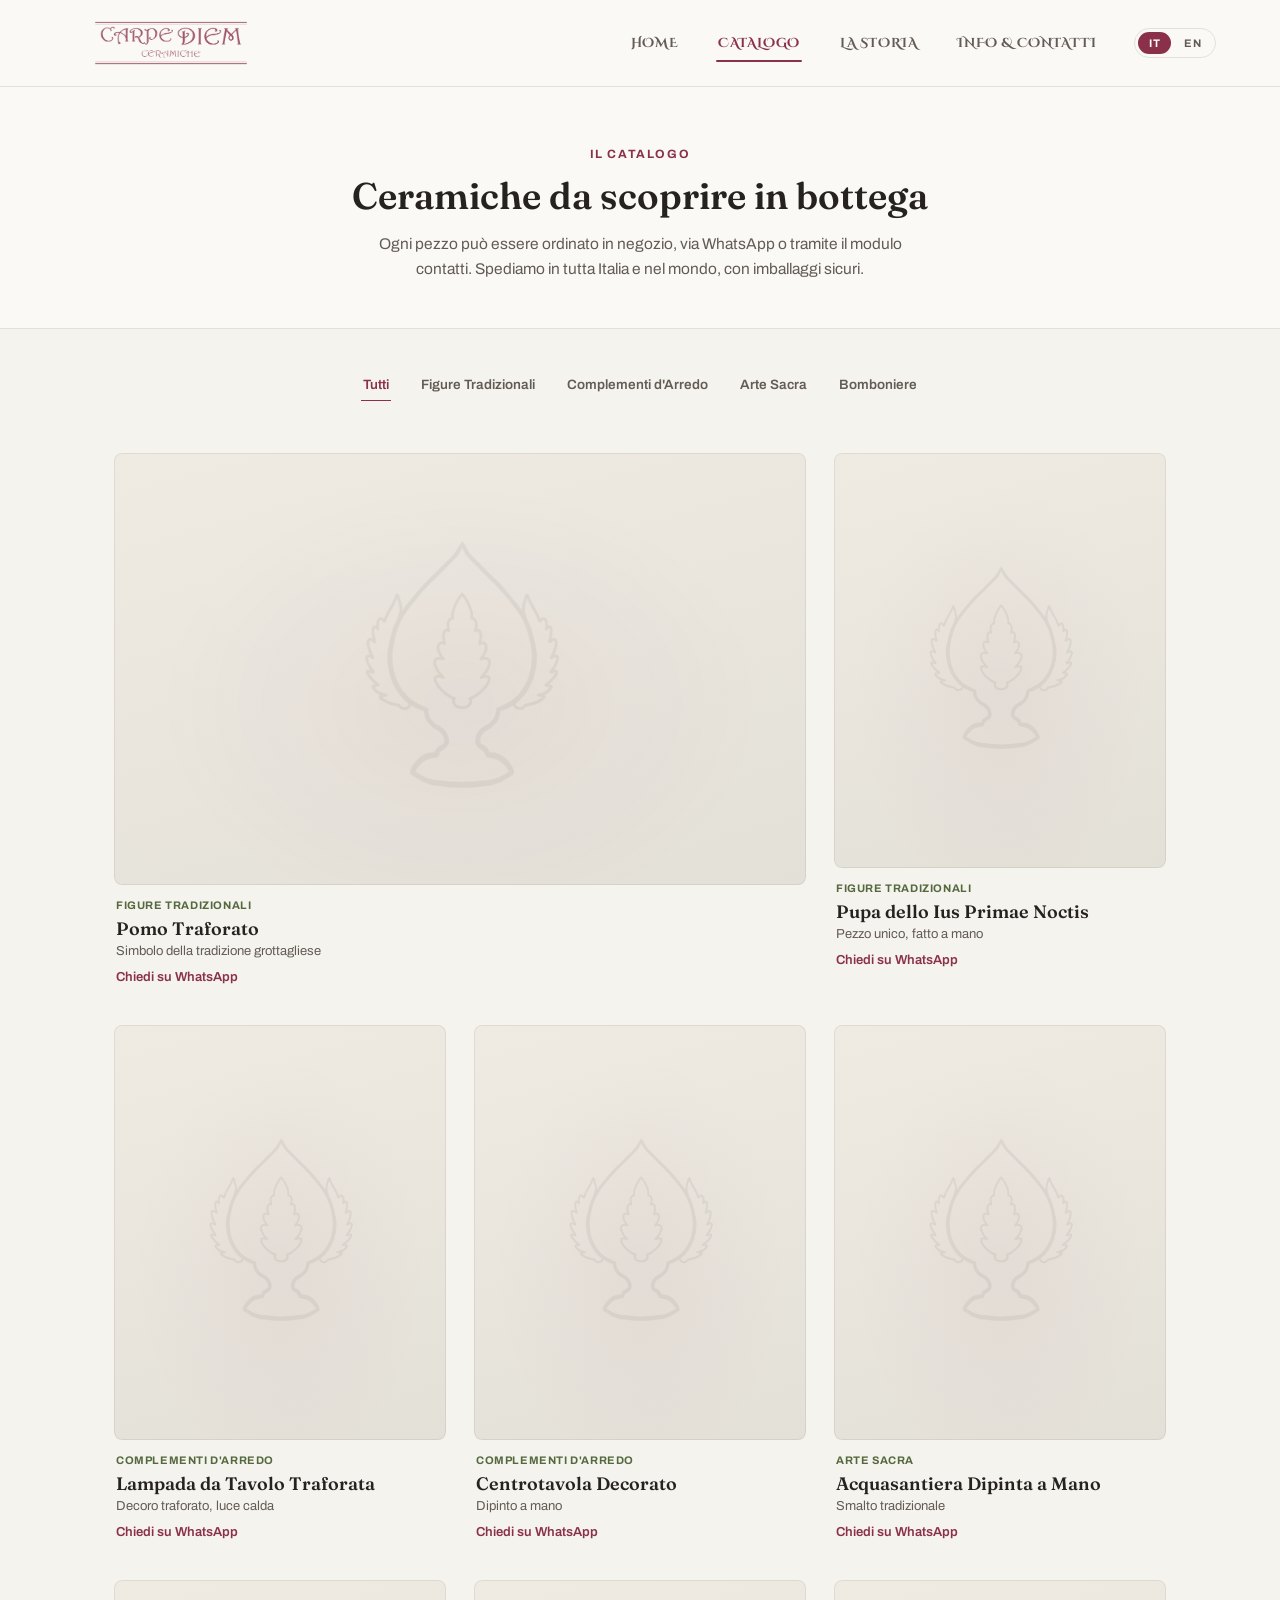
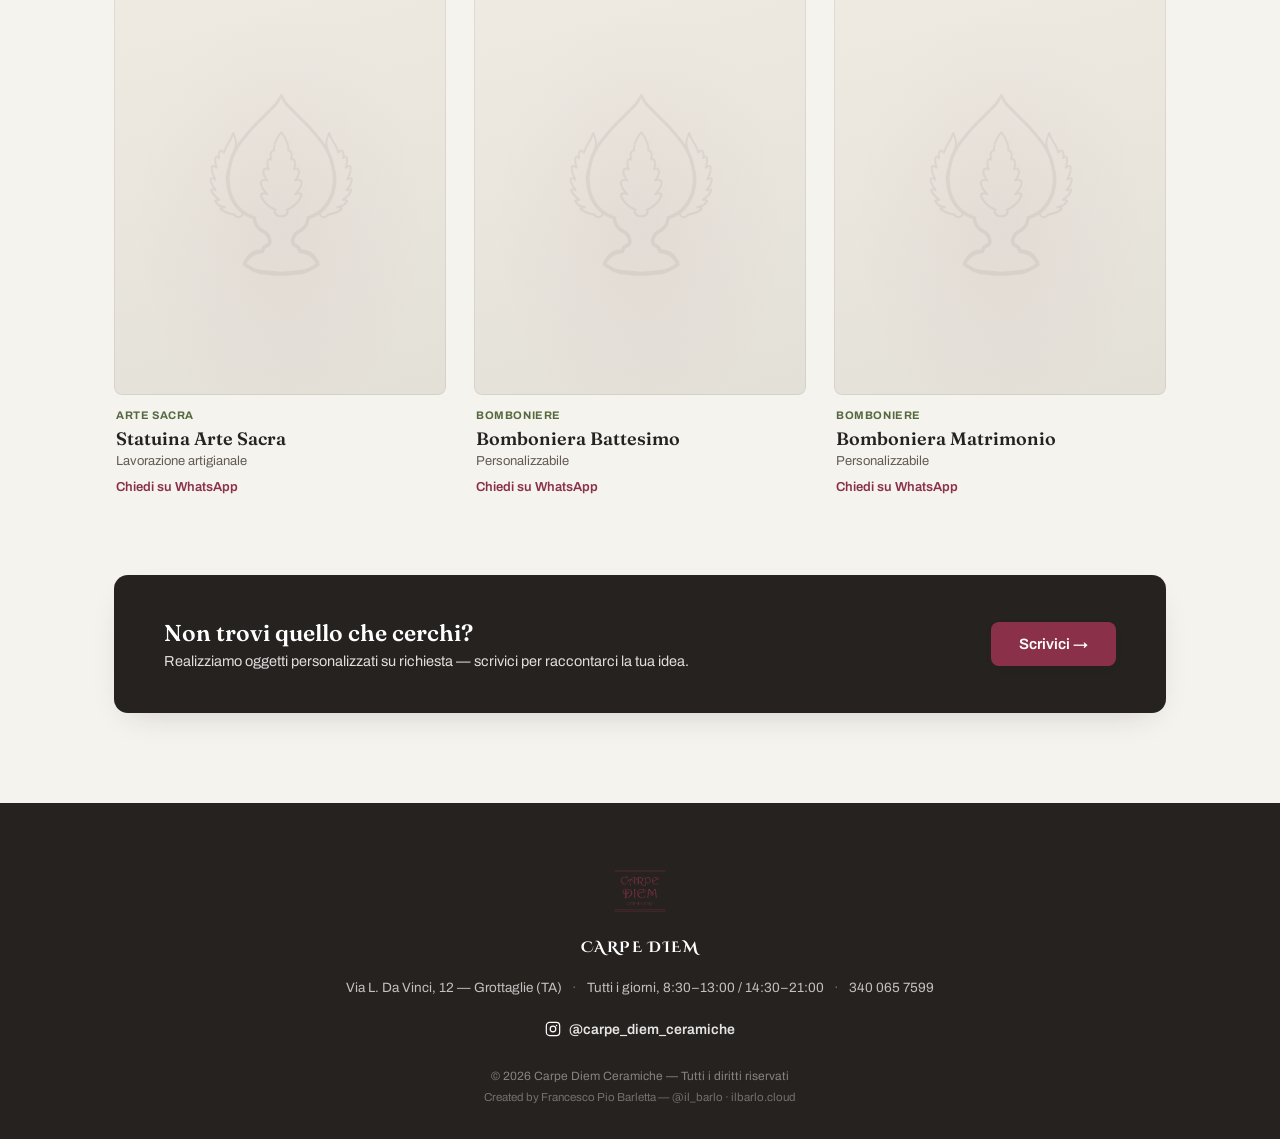
==== catalogo.html @ 472e9162 "beta version without photo" ====
<!DOCTYPE html>
<html lang="it">
<head>
<meta charset="UTF-8">
<meta name="viewport" content="width=device-width, initial-scale=1.0">
<title>Catalogo — Carpe Diem Ceramiche</title>
<link rel="icon" type="image/x-icon" href="favicon.ico">
<link rel="icon" type="image/png" sizes="32x32" href="assets/img/favicon-32.png">
<link rel="icon" type="image/png" sizes="16x16" href="assets/img/favicon-16.png">
<link rel="apple-touch-icon" sizes="180x180" href="assets/img/apple-touch-icon.png">
<link rel="stylesheet" href="css/style.css">
<link rel="preconnect" href="https://fonts.googleapis.com">
<link href="https://fonts.googleapis.com/css2?family=Cinzel+Decorative:wght@700&family=Fraunces:ital,wght@0,500;0,600;0,700;1,500;1,600&family=Archivo:wght@400;500;600;700&display=swap" rel="stylesheet">
</head>
<body>

<nav class="topnav">
  <a class="logo" href="index.html"><img src="assets/img/logo-wide.png" alt="Carpe Diem Ceramiche"></a>
  <button class="nav-toggle" type="button" aria-label="Menù" aria-expanded="false" aria-controls="site-menu">
    <span></span><span></span><span></span>
  </button>
  <div class="navlinks" id="site-menu">
    <div class="nav-list">
      <a href="index.html" data-en="Home">Home</a>
      <a href="catalogo.html" class="active" data-en="Catalog">Catalogo</a>
      <a href="storia.html" data-en="Our Story">La Storia</a>
      <a href="contatti.html" data-en="Info &amp; Contact">Info &amp; Contatti</a>
    </div>
    <div class="nav-meta">
      <div class="lang-toggle">
        <button class="lang-btn active" data-lang="it">IT</button>
        <button class="lang-btn" data-lang="en">EN</button>
      </div>
      <a class="nav-ig" href="https://www.instagram.com/carpe_diem_ceramiche/" target="_blank" rel="noopener">
        <svg viewBox="0 0 24 24" fill="none" aria-hidden="true"><rect x="2" y="2" width="20" height="20" rx="5" stroke="currentColor" stroke-width="1.8"/><circle cx="12" cy="12" r="4.2" stroke="currentColor" stroke-width="1.8"/><circle cx="17.3" cy="6.7" r="1.1" fill="currentColor"/></svg>
        @carpe_diem_ceramiche
      </a>
    </div>
  </div>
</nav>

<div class="page-hero">
  <div class="eyebrow" data-en="The Catalog">Il Catalogo</div>
  <h1 data-en="Ceramics to discover in our workshop">Ceramiche da scoprire in bottega</h1>
  <p data-en="Every piece can be ordered in-store, via WhatsApp, or through our contact form. We ship across Italy and worldwide, with secure packaging.">Ogni pezzo può essere ordinato in negozio, via WhatsApp o tramite il modulo contatti. Spediamo in tutta Italia e nel mondo, con imballaggi sicuri.</p>
</div>

<div class="wrap">
  <div class="filters reveal">
    <button class="filter-pill active" data-cat="all" data-en="All">Tutti</button>
    <button class="filter-pill" data-cat="tradizione" data-en="Traditional Figures">Figure Tradizionali</button>
    <button class="filter-pill" data-cat="arredo" data-en="Home Décor">Complementi d'Arredo</button>
    <button class="filter-pill" data-cat="sacra" data-en="Sacred Art">Arte Sacra</button>
    <button class="filter-pill" data-cat="bomboniere" data-en="Wedding Favors">Bomboniere</button>
  </div>

  <div class="prod-grid is-all reveal-stagger">
    <div class="prod-card is-featured" data-cat="tradizione">
      <div class="frame"></div>
      <div class="body">
        <div class="cat-tag" data-en="Traditional Figures">Figure Tradizionali</div>
        <div class="name" data-en="Pierced Pomo">Pomo Traforato</div>
        <div class="note" data-en="Symbol of Grottaglie's tradition">Simbolo della tradizione grottagliese</div>
        <a class="ask-wa" href="https://wa.me/393400657599?text=Ciao%2C%20vorrei%20informazioni%20su%20questo%20pezzo%3A%20Pomo%20Traforato" target="_blank" rel="noopener" data-en="Ask on WhatsApp">Chiedi su WhatsApp</a>
      </div>
    </div>
    <div class="prod-card" data-cat="tradizione">
      <div class="frame"></div>
      <div class="body">
        <div class="cat-tag" data-en="Traditional Figures">Figure Tradizionali</div>
        <div class="name" data-en="Ius Primae Noctis Figure">Pupa dello Ius Primae Noctis</div>
        <div class="note" data-en="One-of-a-kind, handmade">Pezzo unico, fatto a mano</div>
        <a class="ask-wa" href="https://wa.me/393400657599?text=Ciao%2C%20vorrei%20informazioni%20su%20questo%20pezzo%3A%20Pupa%20dello%20Ius%20Primae%20Noctis" target="_blank" rel="noopener" data-en="Ask on WhatsApp">Chiedi su WhatsApp</a>
      </div>
    </div>
    <div class="prod-card" data-cat="arredo">
      <div class="frame"></div>
      <div class="body">
        <div class="cat-tag" data-en="Home Décor">Complementi d'Arredo</div>
        <div class="name" data-en="Pierced Table Lamp">Lampada da Tavolo Traforata</div>
        <div class="note" data-en="Pierced design, warm light">Decoro traforato, luce calda</div>
        <a class="ask-wa" href="https://wa.me/393400657599?text=Ciao%2C%20vorrei%20informazioni%20su%20questo%20pezzo%3A%20Lampada%20da%20Tavolo%20Traforata" target="_blank" rel="noopener" data-en="Ask on WhatsApp">Chiedi su WhatsApp</a>
      </div>
    </div>
    <div class="prod-card" data-cat="arredo">
      <div class="frame"></div>
      <div class="body">
        <div class="cat-tag" data-en="Home Décor">Complementi d'Arredo</div>
        <div class="name" data-en="Decorated Centerpiece">Centrotavola Decorato</div>
        <div class="note" data-en="Hand-painted">Dipinto a mano</div>
        <a class="ask-wa" href="https://wa.me/393400657599?text=Ciao%2C%20vorrei%20informazioni%20su%20questo%20pezzo%3A%20Centrotavola%20Decorato" target="_blank" rel="noopener" data-en="Ask on WhatsApp">Chiedi su WhatsApp</a>
      </div>
    </div>
    <div class="prod-card" data-cat="sacra">
      <div class="frame"></div>
      <div class="body">
        <div class="cat-tag" data-en="Sacred Art">Arte Sacra</div>
        <div class="name" data-en="Hand-Painted Holy Water Font">Acquasantiera Dipinta a Mano</div>
        <div class="note" data-en="Traditional glaze">Smalto tradizionale</div>
        <a class="ask-wa" href="https://wa.me/393400657599?text=Ciao%2C%20vorrei%20informazioni%20su%20questo%20pezzo%3A%20Acquasantiera%20Dipinta%20a%20Mano" target="_blank" rel="noopener" data-en="Ask on WhatsApp">Chiedi su WhatsApp</a>
      </div>
    </div>
    <div class="prod-card" data-cat="sacra">
      <div class="frame"></div>
      <div class="body">
        <div class="cat-tag" data-en="Sacred Art">Arte Sacra</div>
        <div class="name" data-en="Sacred Art Figurine">Statuina Arte Sacra</div>
        <div class="note" data-en="Handcrafted">Lavorazione artigianale</div>
        <a class="ask-wa" href="https://wa.me/393400657599?text=Ciao%2C%20vorrei%20informazioni%20su%20questo%20pezzo%3A%20Statuina%20Arte%20Sacra" target="_blank" rel="noopener" data-en="Ask on WhatsApp">Chiedi su WhatsApp</a>
      </div>
    </div>
    <div class="prod-card" data-cat="bomboniere">
      <div class="frame"></div>
      <div class="body">
        <div class="cat-tag" data-en="Wedding Favors">Bomboniere</div>
        <div class="name" data-en="Christening Favor">Bomboniera Battesimo</div>
        <div class="note" data-en="Customizable">Personalizzabile</div>
        <a class="ask-wa" href="https://wa.me/393400657599?text=Ciao%2C%20vorrei%20informazioni%20su%20questo%20pezzo%3A%20Bomboniera%20Battesimo" target="_blank" rel="noopener" data-en="Ask on WhatsApp">Chiedi su WhatsApp</a>
      </div>
    </div>
    <div class="prod-card" data-cat="bomboniere">
      <div class="frame"></div>
      <div class="body">
        <div class="cat-tag" data-en="Wedding Favors">Bomboniere</div>
        <div class="name" data-en="Wedding Favor">Bomboniera Matrimonio</div>
        <div class="note" data-en="Customizable">Personalizzabile</div>
        <a class="ask-wa" href="https://wa.me/393400657599?text=Ciao%2C%20vorrei%20informazioni%20su%20questo%20pezzo%3A%20Bomboniera%20Matrimonio" target="_blank" rel="noopener" data-en="Ask on WhatsApp">Chiedi su WhatsApp</a>
      </div>
    </div>
  </div>

  <div class="cta-banner reveal">
    <div>
      <h3 data-en="Can't find what you're looking for?">Non trovi quello che cerchi?</h3>
      <p data-en="We create custom pieces on request — write to us and tell us your idea.">Realizziamo oggetti personalizzati su richiesta — scrivici per raccontarci la tua idea.</p>
    </div>
    <a href="contatti.html" class="btn-primary" data-en="Write to us →">Scrivici →</a>
  </div>
</div>


<footer class="site-footer">
  <div class="wrap footer-inner">
    <img class="footer-mark" src="assets/img/logo-mark.png" alt="">
    <p class="footer-sign">Carpe Diem</p>
    <div class="footer-facts">
      <span>Via L. Da Vinci, 12 — Grottaglie (TA)</span>
      <span data-en="Every day, 8:30–13:00 / 14:30–21:00">Tutti i giorni, 8:30–13:00 / 14:30–21:00</span>
      <a href="tel:+393400657599">340 065 7599</a>
    </div>
    <a href="https://www.instagram.com/carpe_diem_ceramiche/" target="_blank" rel="noopener" class="ig">
      <svg viewBox="0 0 24 24" fill="none" xmlns="http://www.w3.org/2000/svg"><rect x="2" y="2" width="20" height="20" rx="5" stroke="white" stroke-width="1.8"/><circle cx="12" cy="12" r="4.2" stroke="white" stroke-width="1.8"/><circle cx="17.3" cy="6.7" r="1.1" fill="white"/></svg>
      @carpe_diem_ceramiche
    </a>
    <div class="copyright" data-en="© 2026 Carpe Diem Ceramiche — All rights reserved">© 2026 Carpe Diem Ceramiche — Tutti i diritti riservati</div>
    <div class="credit">Created by Francesco Pio Barletta — <a href="https://www.instagram.com/il_barlo/" target="_blank" rel="noopener">@il_barlo</a> · <a href="https://ilbarlo.cloud" target="_blank" rel="noopener">ilbarlo.cloud</a></div>
  </div>
</footer>

<script src="js/motion.js"></script>
<script src="js/nav.js"></script>
<script src="js/i18n.js"></script>
<script src="js/catalogo.js"></script>

</body>
</html>
---- css/style.css ----
:root {
  --pietra: #F5F3EE;
  --pietra-soft: #FAF9F6;
  --pietra-line: #E3E0D8;
  --ink: #262220;
  --ink-soft: #635B54;
  --bordeaux: #8A3149;
  --bordeaux-deep: #5F2033;
  --ramina: #55693F;
  --white: #FFFFFF;
  --radius: 8px;
  --radius-lg: 14px;
  --shadow-card: 0 12px 32px -16px rgba(38, 34, 32, 0.22);
  --shadow-soft: 0 3px 14px -6px rgba(38, 34, 32, 0.12);
}

* { box-sizing: border-box; }
html, body { margin: 0; padding: 0; }

body {
  font-family: 'Archivo', sans-serif;
  color: var(--ink);
  background: var(--pietra);
  -webkit-font-smoothing: antialiased;
  overflow-x: hidden;
}

h1, h2, h3 { font-family: 'Fraunces', serif; font-weight: 600; margin: 0; text-wrap: balance; }
img, svg { display: block; max-width: 100%; }
a { color: inherit; text-decoration: none; }
button { font-family: inherit; cursor: pointer; border: none; background: none; }

/* ---------- Top nav ---------- */
.topnav {
  position: sticky;
  top: 0;
  z-index: 100;
  display: flex;
  align-items: center;
  justify-content: space-between;
  padding: 16px 64px;
  background: rgba(250, 249, 246, 0.94);
  backdrop-filter: blur(8px);
  border-bottom: 1px solid var(--pietra-line);
}

.topnav .logo { position: relative; z-index: 2; }
.topnav .logo img { height: 54px; width: auto; display: block; }

.topnav .navlinks { display: flex; align-items: center; gap: 36px; }
.nav-list,
.nav-meta { display: contents; }
.nav-ig { display: none; }

.lang-toggle {
  display: flex;
  align-items: center;
  border: 1.5px solid var(--pietra-line);
  border-radius: 20px;
  padding: 3px;
  gap: 2px;
}
.lang-btn {
  font-family: 'Archivo', sans-serif;
  font-size: 11px;
  font-weight: 700;
  letter-spacing: 0.4px;
  color: var(--ink-soft);
  padding: 5px 11px;
  border-radius: 16px;
  transition: background 0.2s ease, color 0.2s ease;
}
.lang-btn.active { background: var(--bordeaux); color: white; }
.lang-btn:not(.active):hover { color: var(--ink); }

.nav-list a {
  font-family: 'Cinzel Decorative', serif;
  font-size: 13px;
  font-weight: 700;
  text-transform: uppercase;
  letter-spacing: 0.6px;
  color: var(--ink-soft);
  padding: 8px 2px;
  position: relative;
  transition: color 0.25s ease;
}

.nav-list a::after {
  content: "";
  position: absolute;
  left: 0; right: 100%; bottom: -2px;
  height: 2px;
  background: var(--bordeaux);
  border-radius: 2px;
  transition: right 0.25s ease;
}

.nav-list a:hover { color: var(--bordeaux); }
.nav-list a:hover::after { right: 0; }

.nav-list a.active { color: var(--bordeaux); }
.nav-list a.active::after { right: 0; }

.nav-toggle {
  display: none;
  width: 44px;
  height: 44px;
  padding: 0;
  position: relative;
  flex-shrink: 0;
  z-index: 2;
  margin-right: -10px;
  -webkit-tap-highlight-color: transparent;
}
.nav-toggle span {
  position: absolute;
  left: 10px; right: 10px;
  height: 2px;
  background: var(--ink);
  border-radius: 2px;
  transition: transform 0.25s ease, opacity 0.25s ease, top 0.25s ease;
}
.nav-toggle span:nth-child(1) { top: 13px; }
.nav-toggle span:nth-child(2) { top: 21px; }
.nav-toggle span:nth-child(3) { top: 29px; }
.topnav.nav-open .nav-toggle span:nth-child(1) { top: 21px; transform: rotate(45deg); }
.topnav.nav-open .nav-toggle span:nth-child(2) { opacity: 0; }
.topnav.nav-open .nav-toggle span:nth-child(3) { top: 21px; transform: rotate(-45deg); }

html.nav-lock,
html.nav-lock body { overflow: hidden; }

@media (max-width: 780px) {
  .topnav { padding: 12px 20px; position: sticky; }
  .topnav .logo img { height: 40px; }
  .topnav.nav-open {
    background: var(--pietra-soft);
    border-bottom-color: transparent;
    backdrop-filter: none;
  }
  .nav-toggle { display: block; }

  .navlinks {
    position: fixed;
    inset: 0;
    z-index: 1;
    flex-direction: column;
    align-items: center;
    justify-content: center;
    gap: 0;
    padding: 88px 28px max(120px, calc(36px + env(safe-area-inset-bottom)));
    background: var(--pietra-soft);
    overflow: hidden;
    opacity: 0;
    visibility: hidden;
    pointer-events: none;
    transform: translateY(-6px);
    transition: opacity 0.28s ease, transform 0.28s ease, visibility 0s linear 0.28s;
  }
  .topnav.nav-open .navlinks {
    opacity: 1;
    visibility: visible;
    pointer-events: auto;
    transform: translateY(0);
    transition: opacity 0.28s ease, transform 0.28s ease;
  }
  .navlinks::before {
    content: "";
    position: absolute;
    top: 46%;
    left: 50%;
    width: min(420px, 90vw);
    aspect-ratio: 1;
    transform: translate(-50%, -50%);
    background: url("../assets/img/pumo-ink.png") center / contain no-repeat;
    opacity: 0.05;
    pointer-events: none;
  }
  .topnav.nav-open .navlinks::before {
    animation: pumoFloat 16s ease-in-out infinite;
  }

  .nav-list {
    display: flex;
    flex-direction: column;
    align-items: center;
    gap: 8px;
    position: relative;
    z-index: 1;
  }
  .nav-list a {
    display: inline-block;
    width: auto;
    text-align: center;
    padding: 12px 8px;
    font-size: clamp(17px, 5vw, 22px);
    letter-spacing: 1px;
    opacity: 0;
    transform: translateY(12px);
    transition: color 0.25s ease, opacity 0.4s ease, transform 0.4s ease;
  }
  .topnav.nav-open .nav-list a {
    opacity: 1;
    transform: none;
  }
  .topnav.nav-open .nav-list a:nth-child(1) { transition-delay: 0.06s; }
  .topnav.nav-open .nav-list a:nth-child(2) { transition-delay: 0.12s; }
  .topnav.nav-open .nav-list a:nth-child(3) { transition-delay: 0.18s; }
  .topnav.nav-open .nav-list a:nth-child(4) { transition-delay: 0.24s; }
  .nav-list a::after { bottom: 8px; height: 1.5px; }
  .nav-list a:focus-visible {
    outline: 2px solid var(--bordeaux);
    outline-offset: 6px;
    border-radius: 2px;
  }

  .nav-meta {
    display: flex;
    flex-direction: column;
    align-items: center;
    gap: 16px;
    position: absolute;
    left: 0;
    right: 0;
    bottom: max(28px, env(safe-area-inset-bottom));
    z-index: 1;
  }
  .lang-toggle { margin: 0; }

  .nav-ig {
    display: inline-flex;
    align-items: center;
    gap: 8px;
    font-family: 'Archivo', sans-serif;
    font-size: 13px;
    font-weight: 600;
    letter-spacing: 0.15px;
    text-transform: none;
    color: var(--ink-soft);
    padding: 4px 0;
    transition: color 0.2s ease;
  }
  .nav-ig svg { width: 15px; height: 15px; }
  .nav-ig:hover { color: var(--bordeaux); }
}

@media (prefers-reduced-motion: reduce) {
  .navlinks,
  .topnav.nav-open .navlinks,
  .nav-toggle span,
  .nav-list a::after { transition: none; }
  .nav-list a { opacity: 1; transform: none; }
}

.wrap { max-width: 1180px; margin: 0 auto; padding: 0 64px; }
@media (max-width: 860px) { .wrap { padding: 0 24px; } }

.eyebrow {
  font-family: 'Archivo', sans-serif;
  font-size: 12px;
  font-weight: 700;
  letter-spacing: 1.6px;
  text-transform: uppercase;
  color: var(--bordeaux);
}

/* Drop an <img> inside .frame to replace the placeholder. */
.frame {
  position: relative;
  overflow: hidden;
  background:
    radial-gradient(ellipse at 50% 58%, rgba(138, 49, 73, 0.05), transparent 62%),
    linear-gradient(165deg, #EFEBE3 0%, var(--pietra-line) 100%);
}
.frame:not(:has(img))::before {
  content: "";
  position: absolute;
  inset: 18%;
  background: url("../assets/img/pumo-ink.png") center / contain no-repeat;
  opacity: 0.08;
  pointer-events: none;
  transition: transform 0.6s ease, opacity 0.6s ease;
}
.frame::after {
  content: "";
  position: absolute;
  inset: 0;
  box-shadow: inset 0 0 0 1px rgba(38, 34, 32, 0.08);
  pointer-events: none;
  z-index: 2;
}
.frame img {
  position: absolute;
  inset: 0;
  width: 100%;
  height: 100%;
  object-fit: cover;
  z-index: 1;
  transition: transform 0.7s ease;
}

/* ================= HOME ================= */
.hero {
  position: relative;
  padding: 56px 0 72px;
  background: var(--pietra-soft);
  border-bottom: 1px solid var(--pietra-line);
  overflow: hidden;
}
.hero-ghost {
  position: absolute;
  top: 50%;
  left: 22%;
  transform: translate(-50%, -50%);
  width: 520px;
  height: auto;
  opacity: 0.045;
  z-index: 0;
  pointer-events: none;
  animation: pumoFloat 16s ease-in-out infinite;
}
.hero-grid {
  display: grid;
  grid-template-columns: 1fr 1.05fr;
  gap: 56px;
  align-items: center;
  position: relative;
  z-index: 1;
}
.hero-copy {
  display: flex;
  flex-direction: column;
  align-items: flex-start;
}
.hero h1 { font-size: 44px; font-weight: 600; line-height: 1.18; margin: 16px 0 18px; color: var(--ink); }
.hero p.lead { font-size: 17px; line-height: 1.65; color: var(--ink-soft); max-width: 42ch; margin-bottom: 28px; }
.hero-photo {
  position: relative;
  border-radius: var(--radius-lg);
  overflow: hidden;
  box-shadow: var(--shadow-card);
}
.hero-photo img.hero-image {
  display: block;
  width: 100%;
  aspect-ratio: 4/5;
  object-fit: cover;
  object-position: center 40%;
  transition: transform 1.1s ease;
}
.hero-photo:hover img.hero-image { transform: scale(1.035); }

@media (max-width: 780px) {
  .hero { padding: 36px 0 48px; }
  .hero-grid { grid-template-columns: 1fr; gap: 28px; }
  .hero-copy { order: 2; }
  .hero-photo { order: 1; }
  .hero h1 { font-size: 32px; }
  .hero p.lead { max-width: none; }
  .hero-ghost { width: 300px; left: 50%; top: 18%; }
  .hero-photo img.hero-image { aspect-ratio: 5/4; }
}

/* ---------- Entrance + scroll motion ---------- */
@keyframes fadeUp {
  from { opacity: 0; transform: translateY(16px); }
  to { opacity: 1; transform: translateY(0); }
}
@keyframes pumoFloat {
  0%, 100% { transform: translate(-50%, -50%); }
  50% { transform: translate(-50%, calc(-50% - 14px)); }
}
.hero-copy .eyebrow,
.hero-copy h1,
.hero-copy p.lead,
.hero-copy .btn-primary {
  opacity: 0;
  animation: fadeUp 0.7s ease forwards;
}
.hero-copy .eyebrow { animation-delay: 0.05s; }
.hero-copy h1 { animation-delay: 0.15s; }
.hero-copy p.lead { animation-delay: 0.28s; }
.hero-copy .btn-primary { animation-delay: 0.4s; }
.hero-photo {
  opacity: 0;
  animation: fadeUp 0.9s ease forwards;
  animation-delay: 0.18s;
}

.reveal {
  opacity: 0;
  transform: translateY(20px);
  transition: opacity 0.7s ease, transform 0.7s ease;
}
.reveal.is-visible { opacity: 1; transform: translateY(0); }

.reveal-stagger > * {
  opacity: 0;
  transform: translateY(18px);
  transition: opacity 0.55s ease, transform 0.55s ease;
}
.reveal-stagger.is-visible > * { opacity: 1; transform: none; }
.reveal-stagger.is-visible > *:nth-child(1) { transition-delay: 0.04s; }
.reveal-stagger.is-visible > *:nth-child(2) { transition-delay: 0.11s; }
.reveal-stagger.is-visible > *:nth-child(3) { transition-delay: 0.18s; }
.reveal-stagger.is-visible > *:nth-child(4) { transition-delay: 0.25s; }
.reveal-stagger.is-visible > *:nth-child(5) { transition-delay: 0.32s; }
.reveal-stagger.is-visible > *:nth-child(6) { transition-delay: 0.39s; }
.reveal-stagger.is-visible > *:nth-child(7) { transition-delay: 0.46s; }
.reveal-stagger.is-visible > *:nth-child(8) { transition-delay: 0.53s; }

.page-hero .eyebrow, .page-hero h1, .page-hero p {
  opacity: 0;
  animation: fadeUp 0.7s ease forwards;
}
.page-hero .eyebrow { animation-delay: 0.05s; }
.page-hero h1 { animation-delay: 0.15s; }
.page-hero p { animation-delay: 0.28s; }

@media (prefers-reduced-motion: reduce) {
  .hero-copy .eyebrow, .hero-copy h1, .hero-copy p.lead, .hero-copy .btn-primary, .hero-photo,
  .page-hero .eyebrow, .page-hero h1, .page-hero p {
    animation: none; opacity: 1;
  }
  .hero-ghost, .topnav.nav-open .navlinks::before { animation: none; transform: translate(-50%, -50%); }
  .reveal, .reveal-stagger > * { opacity: 1; transform: none; transition: none; }
  .frame img, .hero-photo img.hero-image, .frame:not(:has(img))::before { transition: none; }
}
.btn-primary {
  display: inline-flex;
  align-items: center;
  gap: 8px;
  background: var(--bordeaux);
  color: white;
  font-weight: 600;
  font-size: 15px;
  padding: 14px 28px;
  border-radius: var(--radius);
  box-shadow: var(--shadow-soft);
  transition: transform 0.18s ease, box-shadow 0.18s ease;
}
.btn-primary:hover { transform: translateY(-2px); box-shadow: var(--shadow-card); }
.btn-ghost {
  display: inline-flex;
  align-items: center;
  gap: 8px;
  border: 1.5px solid var(--ink);
  color: var(--ink);
  font-weight: 600;
  font-size: 15px;
  padding: 12px 26px;
  border-radius: var(--radius);
  transition: color 0.2s ease, border-color 0.2s ease, background 0.2s ease;
}
.btn-ghost:hover { color: var(--bordeaux); border-color: var(--bordeaux); }

.section-white { background: var(--white); padding: 80px 0; }
.section-pietra { background: var(--pietra); padding: 80px 0; }
@media (max-width: 560px) {
  .section-white, .section-pietra { padding: 52px 0; }
}
.section-head { text-align: center; margin-bottom: 46px; }
.section-head h2 { font-size: 32px; margin-top: 10px; }
.section-head p { color: var(--ink-soft); margin-top: 10px; font-size: 15.5px; }

.cat-grid { display: grid; grid-template-columns: repeat(4, 1fr); gap: 28px 22px; }
@media (max-width: 960px) { .cat-grid { grid-template-columns: repeat(2, 1fr); } }
.cat-card {
  display: block;
  color: inherit;
}
.cat-card .frame {
  aspect-ratio: 3/4;
  border-radius: var(--radius);
  transition: box-shadow 0.35s ease;
}
.cat-card .frame::after { border-radius: var(--radius); }
.cat-card:hover .frame { box-shadow: var(--shadow-card); }
.cat-card:hover .frame img { transform: scale(1.05); }
.cat-card:hover .frame:not(:has(img))::before { transform: scale(1.08); opacity: 0.14; }
.cat-card .body { padding: 14px 2px 0; }
.cat-card h3 { font-size: 18px; font-weight: 600; margin: 0 0 4px; }
.cat-card .count { font-size: 13px; color: var(--ink-soft); line-height: 1.4; }

.storia-teaser {
  display: grid;
  grid-template-columns: 0.9fr 1.2fr;
  gap: 56px;
  align-items: center;
}
.storia-teaser .frame {
  aspect-ratio: 4/5;
  border-radius: var(--radius-lg);
  box-shadow: var(--shadow-card);
}
.storia-teaser .frame::after { border-radius: var(--radius-lg); }
.storia-teaser h2 { font-size: 30px; margin: 10px 0 16px; }
.storia-teaser p { color: var(--ink-soft); line-height: 1.7; font-size: 15.5px; margin-bottom: 18px; }
.link-arrow { color: var(--bordeaux); font-weight: 600; font-size: 15px; border-bottom: 1px solid transparent; transition: border-color 0.2s ease, transform 0.2s ease; }
.link-arrow:hover { border-bottom-color: var(--bordeaux); transform: translateX(3px); }

@media (max-width: 780px) {
  .storia-teaser { grid-template-columns: 1fr; gap: 28px; }
  .storia-teaser .frame { margin-bottom: 0; aspect-ratio: 4/3; }
}

.info-teaser {
  display: grid;
  grid-template-columns: 1fr 1fr;
  gap: 60px;
  align-items: center;
}
.info-teaser .map { aspect-ratio: 4/3; border-radius: var(--radius-lg); overflow: hidden; box-shadow: var(--shadow-card); }
.info-teaser h2 { font-size: 30px; margin: 10px 0 18px; }
.info-teaser .line { display: flex; gap: 10px; margin-bottom: 10px; font-size: 15px; color: var(--ink-soft); }
.info-teaser .line b { color: var(--ink); font-weight: 700; min-width: 92px; display: inline-block; font-family: 'Archivo', sans-serif; }

@media (max-width: 780px) { .info-teaser { grid-template-columns: 1fr; gap: 28px; } }

/* ---------- Reviews carousel ---------- */
.reviews-carousel-wrap { position: relative; max-width: 720px; margin: 0 auto; }
.reviews-track {
  display: flex;
  overflow-x: auto;
  scroll-snap-type: x mandatory;
  gap: 24px;
  padding: 4px 4px 4px;
  scrollbar-width: none;
  -ms-overflow-style: none;
}
.reviews-track::-webkit-scrollbar { display: none; }
.review-card {
  flex: 0 0 100%;
  scroll-snap-align: center;
  background: var(--white);
  border-radius: var(--radius-lg);
  padding: 34px 38px;
  box-shadow: var(--shadow-soft);
}
.review-card .review-source { display: flex; align-items: center; gap: 9px; color: var(--bordeaux); margin-bottom: 16px; }
.review-card .review-source .google-g,
.review-card .review-source .fb-icon { width: 18px; height: 18px; flex-shrink: 0; }
.review-card .review-source span { font-size: 17px; letter-spacing: 3px; }
.review-card .review-source .fb-icon + span { font-size: 14px; font-weight: 700; letter-spacing: 0.3px; text-transform: uppercase; }
.review-card .review-text { font-size: 16px; line-height: 1.75; color: var(--ink); margin-bottom: 22px; white-space: pre-line; }
.review-card .review-author .name { font-family: 'Fraunces', serif; font-weight: 600; font-size: 15px; color: var(--ink); display: block; }
.review-card .review-author .meta { font-size: 12.5px; color: var(--ink-soft); }

.rev-nav {
  position: absolute; top: 50%; transform: translateY(-50%);
  width: 42px; height: 42px; border-radius: 50%;
  background: var(--white); box-shadow: var(--shadow-soft);
  display: flex; align-items: center; justify-content: center;
  font-size: 20px; color: var(--ink); z-index: 2;
  transition: transform 0.15s ease, box-shadow 0.15s ease;
}
.rev-nav:hover { transform: translateY(-50%) scale(1.08); box-shadow: var(--shadow-card); }
.rev-nav.prev { left: -21px; }
.rev-nav.next { right: -21px; }
@media (max-width: 860px) {
  .rev-nav.prev { left: -6px; }
  .rev-nav.next { right: -6px; }
}
@media (max-width: 640px) { .rev-nav { display: none; } }

.reviews-dots { display: flex; justify-content: center; gap: 8px; margin-top: 22px; }
.reviews-dots .dot { width: 8px; height: 8px; border-radius: 50%; background: var(--pietra-line); cursor: pointer; padding: 0; transition: background 0.2s ease, transform 0.2s ease; }
.reviews-dots .dot.active { background: var(--bordeaux); transform: scale(1.2); }

.reviews-cta { text-align: center; margin-top: 26px; }

footer.site-footer {
  background: var(--ink);
  color: rgba(255,255,255,0.88);
  padding: 56px 0 36px;
  text-align: center;
}
.footer-inner { display: flex; flex-direction: column; align-items: center; }
.footer-mark { height: 64px; width: auto; margin-bottom: 14px; opacity: 0.95; }
.footer-sign {
  font-family: 'Cinzel Decorative', serif;
  font-size: 15px;
  font-weight: 700;
  letter-spacing: 1.4px;
  text-transform: uppercase;
  color: white;
  margin: 0 0 22px;
}
.footer-facts {
  display: flex;
  flex-wrap: wrap;
  justify-content: center;
  gap: 8px 0;
  font-size: 13.5px;
  color: rgba(255,255,255,0.72);
  margin-bottom: 22px;
  max-width: 640px;
}
.footer-facts span + span::before,
.footer-facts a::before {
  content: "·";
  margin: 0 10px;
  opacity: 0.5;
}
.footer-facts a { color: inherit; }
.footer-facts a:hover { color: white; }
footer.site-footer .ig { display: inline-flex; align-items: center; gap: 8px; font-weight: 600; font-size: 14px; padding: 4px 0; color: rgba(255,255,255,0.88); }
footer.site-footer .ig svg { width: 16px; height: 16px; }
footer.site-footer .ig:hover { color: white; }
footer.site-footer .copyright { margin-top: 28px; font-size: 12px; opacity: 0.5; }
footer.site-footer .credit { margin-top: 8px; font-size: 11.5px; opacity: 0.4; }
footer.site-footer .credit a { border-bottom: 1px solid transparent; transition: border-color 0.15s ease, opacity 0.15s ease; }
footer.site-footer .credit a:hover { border-bottom-color: currentColor; opacity: 0.85; }

/* ================= CATALOGO ================= */
.page-hero {
  padding: 60px 0 46px;
  background: var(--pietra-soft);
  border-bottom: 1px solid var(--pietra-line);
  text-align: center;
}
.page-hero h1 { font-size: 37px; margin: 12px 0 14px; }
.page-hero p { color: var(--ink-soft); max-width: 560px; margin: 0 auto; font-size: 15.5px; line-height: 1.6; }

@media (max-width: 560px) {
  .page-hero { padding: 44px 0 36px; }
  .page-hero h1 { font-size: 28px; }
}

.filters { display: flex; gap: 6px 28px; justify-content: center; flex-wrap: wrap; margin: 40px 0 52px; }
.filter-pill {
  padding: 8px 2px;
  border-radius: 0;
  font-size: 13.5px;
  font-weight: 600;
  border: none;
  border-bottom: 1.5px solid transparent;
  color: var(--ink-soft);
  background: transparent;
  transition: color 0.2s ease, border-color 0.2s ease;
}
.filter-pill:hover { color: var(--ink); }
.filter-pill.active {
  background: transparent;
  color: var(--bordeaux);
  border-bottom-color: var(--bordeaux);
}

.prod-grid {
  display: grid;
  grid-template-columns: 1fr;
  gap: 40px 28px;
  padding-bottom: 80px;
}
@media (min-width: 700px) { .prod-grid { grid-template-columns: repeat(2, 1fr); } }
@media (min-width: 1100px) {
  .prod-grid { grid-template-columns: repeat(3, 1fr); }
  .prod-grid.is-all .prod-card.is-featured { grid-column: 1 / 3; }
  .prod-grid.is-all .prod-card.is-featured .frame { aspect-ratio: 16/10; }
}
.prod-card { background: none; }
.prod-card .frame {
  aspect-ratio: 4/5;
  border-radius: var(--radius);
  transition: box-shadow 0.35s ease;
}
.prod-card .frame::after { border-radius: var(--radius); }
.prod-card:hover .frame { box-shadow: var(--shadow-card); }
.prod-card:hover .frame img { transform: scale(1.05); }
.prod-card:hover .frame:not(:has(img))::before { transform: scale(1.08); opacity: 0.14; }
.prod-card .body { padding: 14px 2px 0; }
.prod-card .cat-tag { font-size: 11px; text-transform: uppercase; letter-spacing: 0.6px; color: var(--ramina); font-weight: 700; }
.prod-card .name { font-family: 'Fraunces', serif; font-size: 18px; font-weight: 600; margin-top: 6px; }
.prod-card .note { font-size: 13px; color: var(--ink-soft); margin-top: 4px; }
.prod-card .ask-wa {
  display: inline-block;
  margin-top: 12px;
  font-size: 13px;
  font-weight: 600;
  color: var(--bordeaux);
  border-bottom: 1px solid transparent;
  transition: border-color 0.2s ease;
}
.prod-card .ask-wa:hover { border-bottom-color: var(--bordeaux); }

.cta-banner {
  background: var(--ink);
  border-radius: var(--radius-lg);
  padding: 44px 50px;
  display: flex;
  align-items: center;
  justify-content: space-between;
  color: white;
  margin-bottom: 90px;
  box-shadow: var(--shadow-card);
}
.cta-banner h3 { font-size: 23px; margin-bottom: 6px; }
.cta-banner p { font-size: 14.5px; opacity: 0.85; margin: 0; }
.cta-banner .btn-primary { background: var(--bordeaux); color: white; }

@media (max-width: 640px) {
  .cta-banner { flex-direction: column; align-items: flex-start; gap: 20px; padding: 32px 28px; }
  .cta-banner .btn-primary { align-self: stretch; justify-content: center; }
}

/* ================= STORIA ================= */
.storia-banner { aspect-ratio: 16/7; min-height: 280px; }
.storia-banner.frame { border-radius: 0; }
.storia-banner.frame::after { border-radius: 0; }

.storia-seal { display: flex; justify-content: center; margin: -58px 0 40px; position: relative; z-index: 3; }
.storia-seal img { height: 116px; width: auto; background: var(--white); border-radius: 50%; padding: 14px; box-shadow: var(--shadow-card); }

.storia-body { padding-top: 66px; padding-bottom: 24px; display: grid; grid-template-columns: 1.3fr 1fr; gap: 70px; }
@media (max-width: 900px) { .storia-body { grid-template-columns: 1fr; gap: 44px; } }
@media (max-width: 560px) {
  .storia-seal img { height: 88px; padding: 10px; }
  .storia-seal { margin: -44px 0 28px; }
  .storia-banner { aspect-ratio: 16/10; min-height: 200px; }
}
.storia-body .prose p { font-size: 16px; line-height: 1.85; color: var(--ink-soft); margin-bottom: 20px; }
.pull-quote {
  font-family: 'Fraunces', serif;
  font-style: italic;
  font-weight: 500;
  font-size: 22px;
  line-height: 1.5;
  color: var(--ink);
  border-left: 3px solid var(--bordeaux);
  padding-left: 22px;
  margin: 34px 0;
}
.pull-quote .who { display: block; font-family: 'Archivo', sans-serif; font-style: normal; font-size: 13px; color: var(--ink-soft); margin-top: 10px; font-weight: 700; }

.block-label { font-size: 12px; font-weight: 700; letter-spacing: 1px; text-transform: uppercase; color: var(--bordeaux); margin: 30px 0 8px; }
.block-label:first-child { margin-top: 0; }

.fact-list { display: flex; flex-direction: column; gap: 26px; }
.fact-item { border-left: 3px solid var(--bordeaux); padding-left: 18px; }
.fact-item .fact-label { font-size: 11.5px; font-weight: 700; text-transform: uppercase; letter-spacing: 0.8px; color: var(--bordeaux); margin-bottom: 5px; }
.fact-item .fact-value { font-family: 'Fraunces', serif; font-size: 19px; font-weight: 600; color: var(--ink); line-height: 1.35; }
.fact-item .fact-note { font-size: 13.5px; color: var(--ink-soft); margin-top: 4px; }

.storia-gallery { display: grid; grid-template-columns: repeat(3, 1fr); gap: 18px; align-items: start; padding-top: 46px; padding-bottom: 90px; }
.storia-gallery .frame { aspect-ratio: 1/1; border-radius: var(--radius); cursor: default; }
.storia-gallery .frame::after { border-radius: var(--radius); }
.storia-gallery .frame:nth-child(2) { aspect-ratio: 3/4; margin-top: 36px; }
.storia-gallery .frame:hover img { transform: scale(1.05); }
.storia-gallery .frame:hover:not(:has(img))::before { transform: scale(1.08); opacity: 0.14; }
@media (max-width: 560px) {
  .storia-gallery { grid-template-columns: 1fr 1fr; }
  .storia-gallery .frame:nth-child(2) { margin-top: 0; aspect-ratio: 1/1; }
}

/* ================= INFO & CONTATTI ================= */
.info-grid { display: grid; grid-template-columns: 1fr 1.1fr; gap: 60px; padding-top: 60px; padding-bottom: 80px; }
@media (max-width: 900px) { .info-grid { grid-template-columns: 1fr; gap: 32px; } }
@media (max-width: 560px) {
  .info-grid { padding: 40px 0 50px; }
  .info-card { padding: 26px 22px; }
  .map-block { min-height: 280px; }
}

.info-card {
  background: var(--white);
  border-radius: var(--radius-lg);
  padding: 34px 36px;
  box-shadow: var(--shadow-soft);
}
.info-card h3 { font-size: 21px; margin-bottom: 20px; }
.info-row { display: flex; gap: 14px; padding: 14px 0; border-bottom: 1px solid var(--pietra-line); align-items: flex-start; }
.info-row:last-of-type { border-bottom: none; }
.info-row .ic { width: 20px; height: 20px; color: var(--bordeaux); flex-shrink: 0; margin-top: 2px; }
.info-row .lbl { font-size: 11.5px; text-transform: uppercase; letter-spacing: 0.6px; color: var(--ink-soft); font-weight: 700; margin-bottom: 3px; }
.info-row .val { font-size: 15px; color: var(--ink); font-weight: 500; }
.info-row .val a { border-bottom: 1px solid transparent; transition: border-color 0.15s ease; }
.info-row .val a:hover { border-bottom-color: var(--bordeaux); }

.btn-whatsapp {
  display: flex;
  align-items: center;
  justify-content: center;
  gap: 10px;
  background: var(--ramina);
  color: white;
  font-weight: 600;
  font-size: 15px;
  padding: 14px 22px;
  border-radius: var(--radius);
  margin-top: 18px;
  box-shadow: var(--shadow-soft);
  transition: transform 0.18s ease, box-shadow 0.18s ease;
}
.btn-whatsapp svg { width: 20px; height: 20px; }
.btn-whatsapp:hover { transform: translateY(-2px); box-shadow: var(--shadow-card); }

/* ---------- Contact form ---------- */
.contact-form-section { background: var(--white); padding: 72px 0 86px; border-top: 1px solid var(--pietra-line); }
.contact-form-section .inner {
  max-width: 620px;
  margin: 0 auto;
  text-align: center;
}
.contact-form-section .section-head { margin-bottom: 36px; }
form.contact-form {
  text-align: left;
  display: flex;
  flex-direction: column;
  gap: 18px;
}
form.contact-form .field { display: flex; flex-direction: column; gap: 6px; }
form.contact-form label {
  font-size: 12px;
  font-weight: 700;
  text-transform: uppercase;
  letter-spacing: 0.6px;
  color: var(--ink-soft);
}
form.contact-form input,
form.contact-form textarea {
  font-family: 'Archivo', sans-serif;
  font-size: 15px;
  color: var(--ink);
  background: var(--pietra-soft);
  border: 1.5px solid var(--pietra-line);
  border-radius: var(--radius);
  padding: 12px 14px;
  resize: vertical;
}
form.contact-form input:focus,
form.contact-form textarea:focus {
  outline: none;
  border-color: var(--bordeaux);
}
form.contact-form .honeypot { position: absolute; left: -9999px; }
form.contact-form button.btn-primary { align-self: flex-start; margin-top: 6px; }

table.hours { width: 100%; border-collapse: collapse; margin-top: 6px; }
table.hours td { padding: 6px 0; font-size: 14.5px; }
table.hours td:first-child { color: var(--ink-soft); }
table.hours td:last-child { text-align: right; font-weight: 600; font-variant-numeric: tabular-nums; }

.map-block { border-radius: var(--radius-lg); overflow: hidden; box-shadow: var(--shadow-card); position: relative; height: 100%; min-height: 380px; }
.map-open-btn { position: absolute; bottom: 20px; left: 20px; }

.ig-strip { background: var(--pietra-soft); padding: 60px 0 80px; text-align: center; border-top: 1px solid var(--pietra-line); }
.ig-strip h3 { font-size: 24px; margin-bottom: 6px; }
.ig-strip p.handle { color: var(--bordeaux); font-weight: 600; margin-bottom: 30px; }
.ig-tiles { display: grid; grid-template-columns: repeat(5, 1fr); gap: 14px; max-width: 720px; margin: 0 auto 30px; }
@media (max-width: 560px) { .ig-tiles { grid-template-columns: repeat(3, 1fr); } }
.ig-tiles .frame { aspect-ratio: 1/1; border-radius: var(--radius); }
.ig-tiles .frame::after { border-radius: var(--radius); }
.ig-tiles .frame:hover img { transform: scale(1.06); }
.ig-tiles .frame:hover:not(:has(img))::before { transform: scale(1.08); opacity: 0.14; }
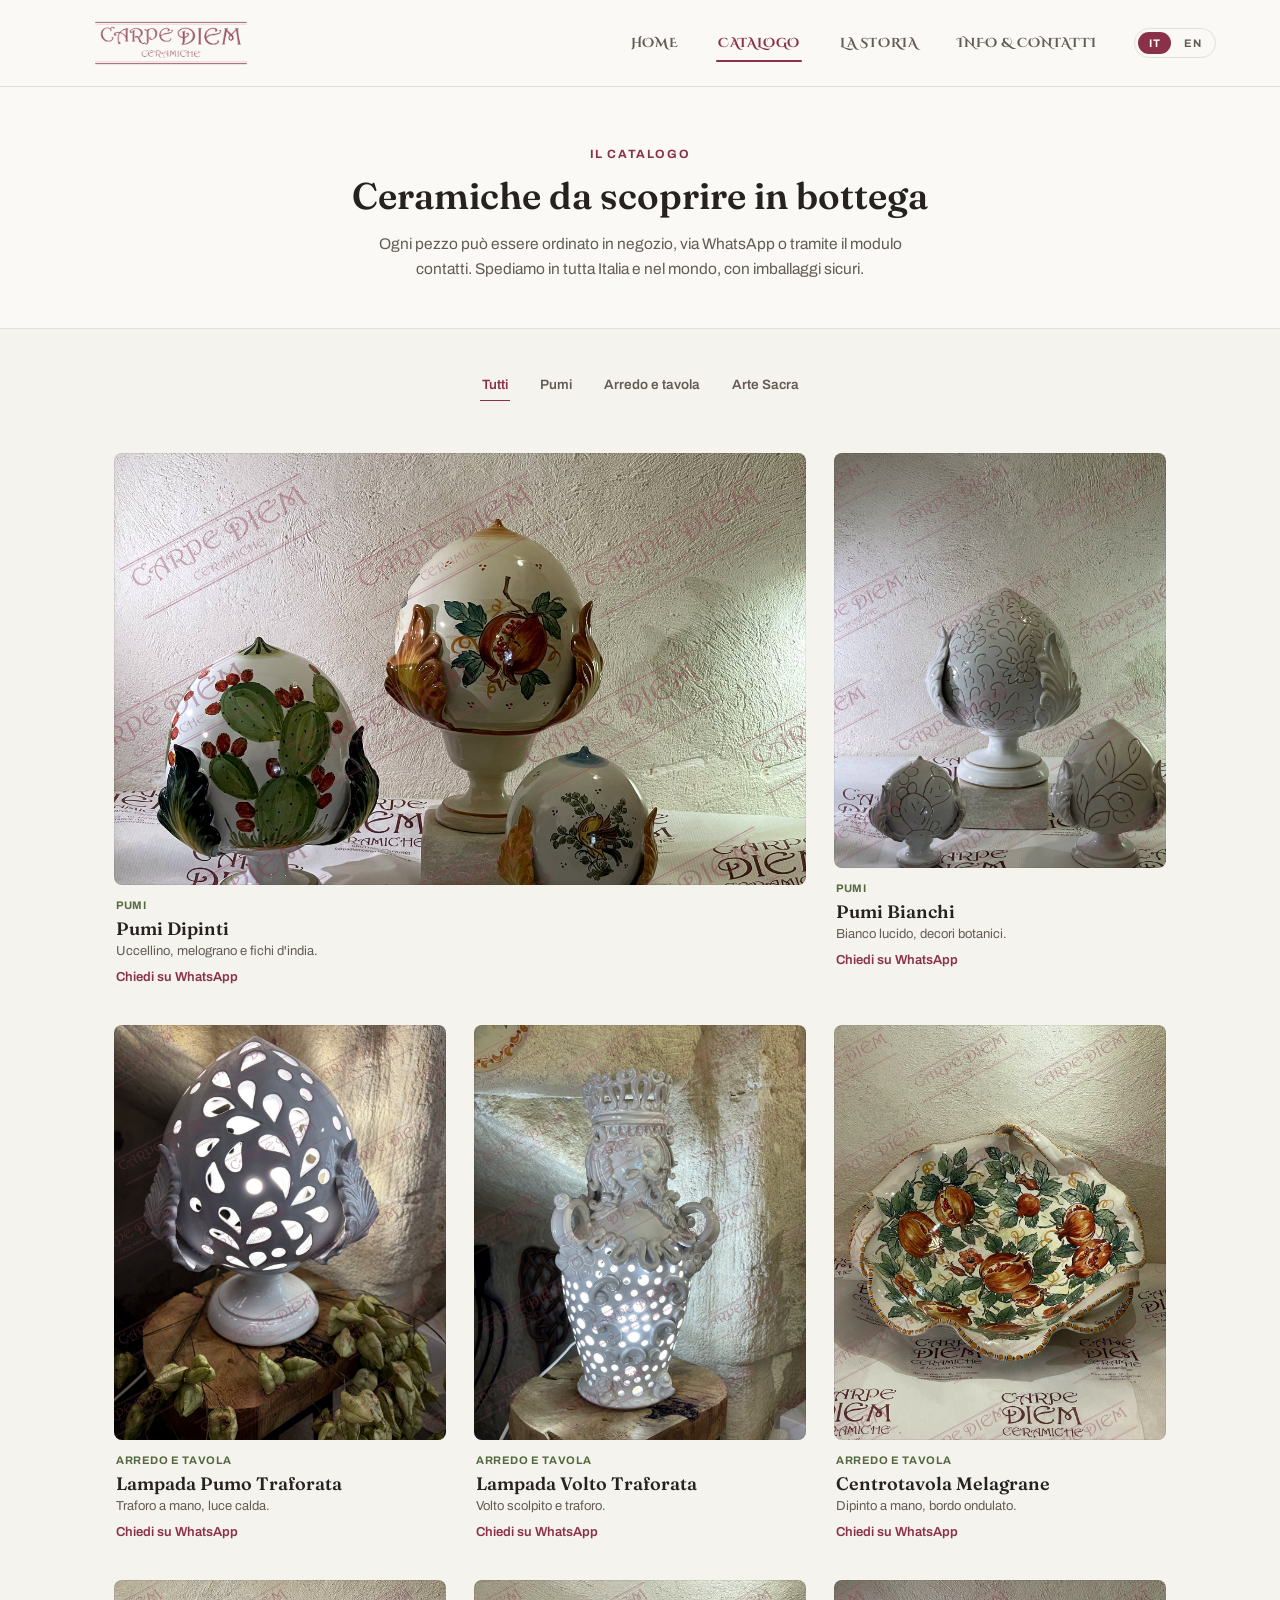
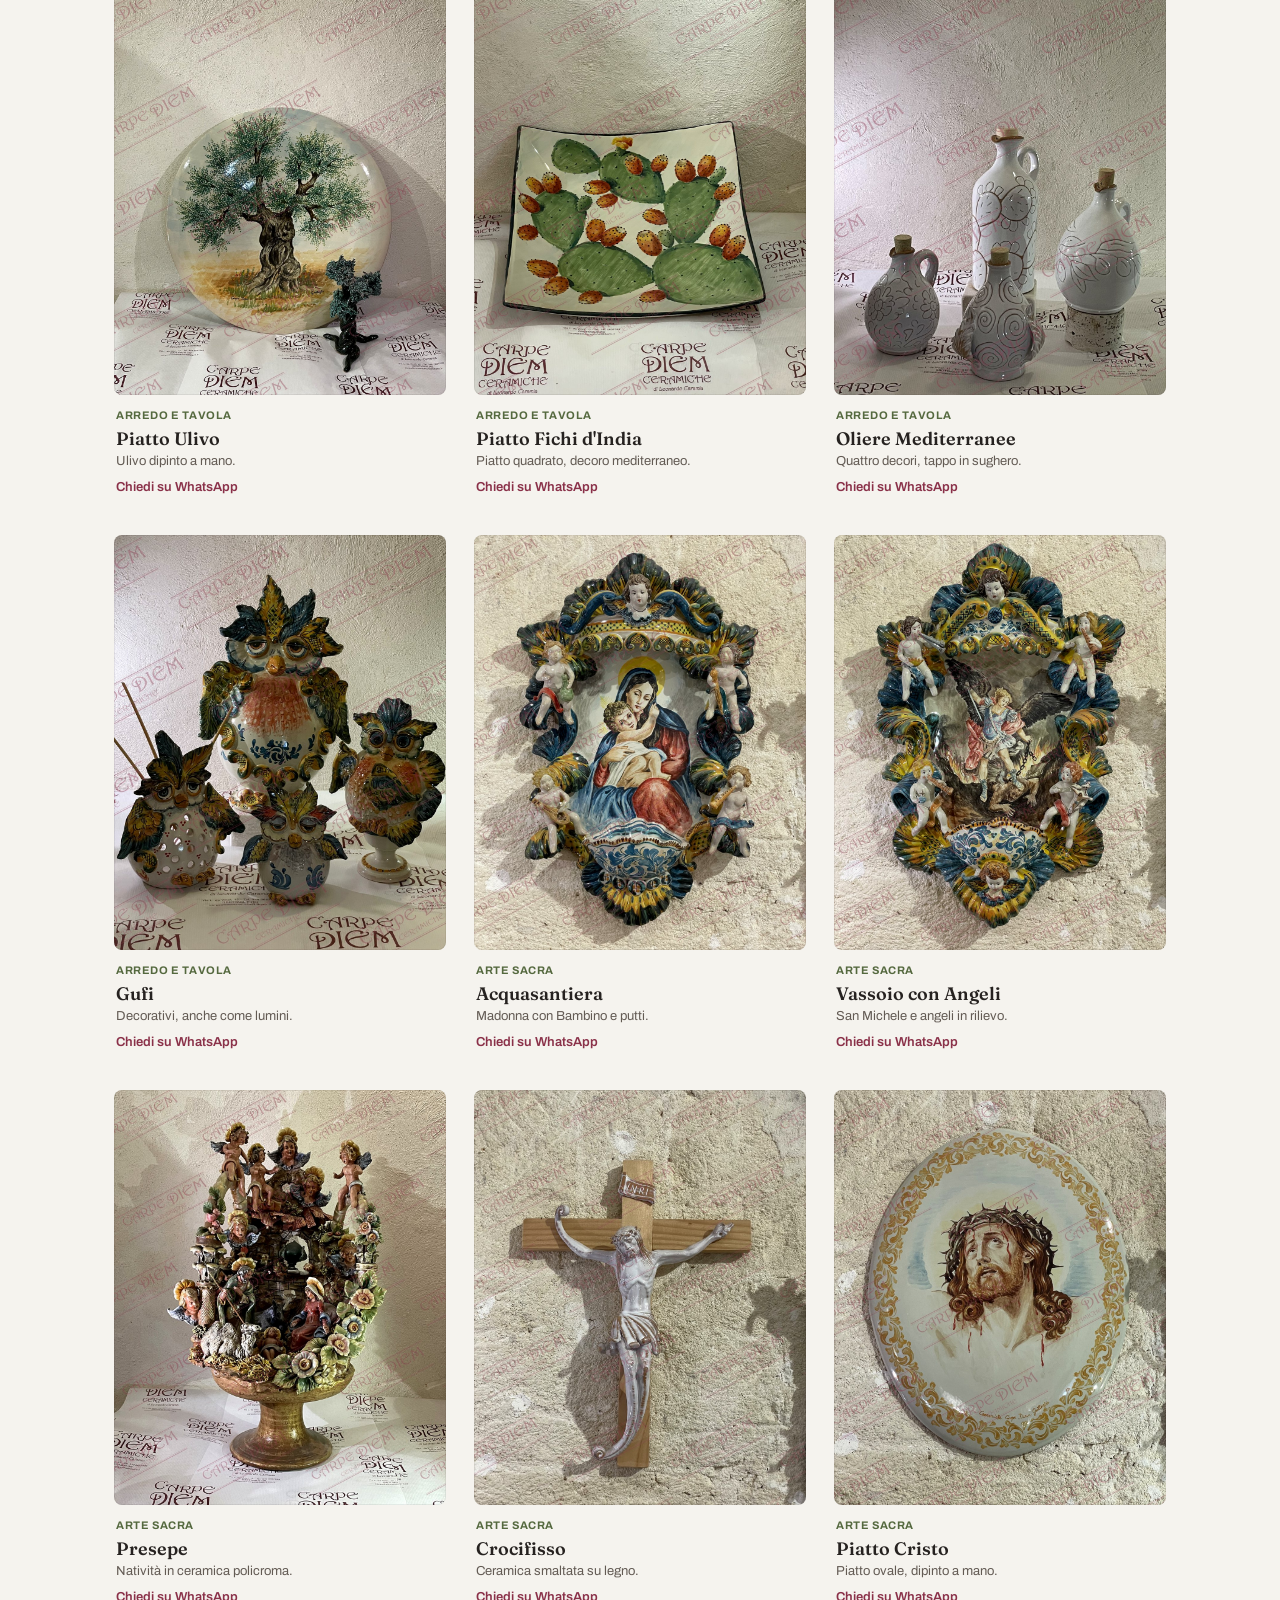
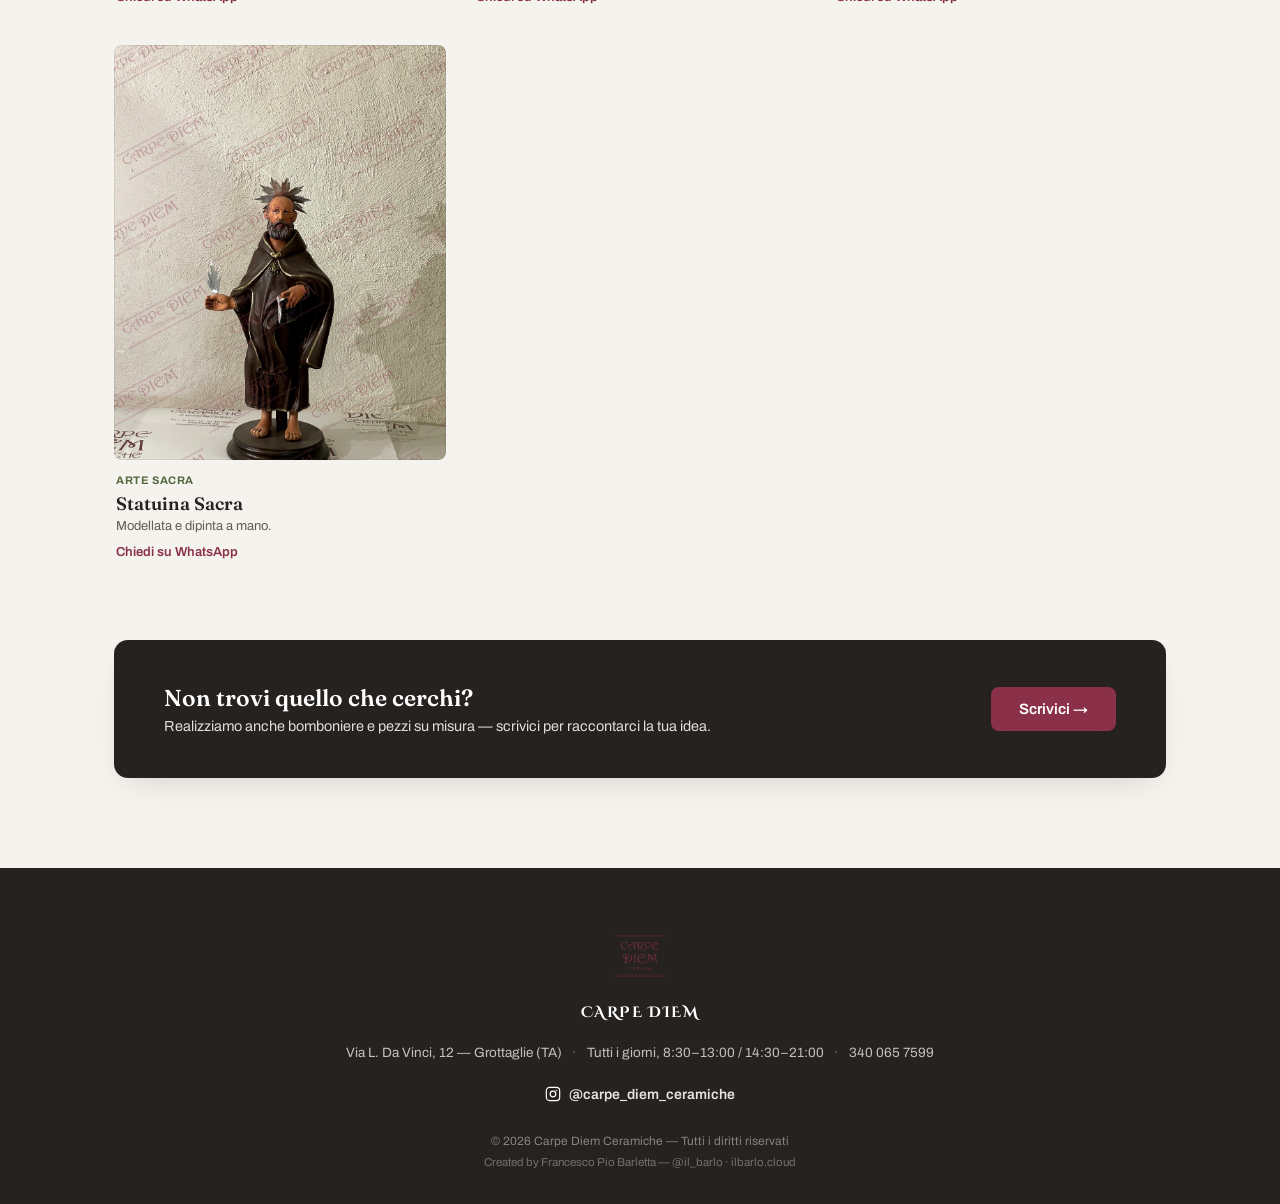
==== commit cb43e24c: "new version of website" ====
--- a/catalogo.html
+++ b/catalogo.html
@@ -48,83 +48,145 @@
 <div class="wrap">
   <div class="filters reveal">
     <button class="filter-pill active" data-cat="all" data-en="All">Tutti</button>
-    <button class="filter-pill" data-cat="tradizione" data-en="Traditional Figures">Figure Tradizionali</button>
-    <button class="filter-pill" data-cat="arredo" data-en="Home Décor">Complementi d'Arredo</button>
+    <button class="filter-pill" data-cat="pumi" data-en="Pumi">Pumi</button>
+    <button class="filter-pill" data-cat="arredo" data-en="Home &amp; Table">Arredo e tavola</button>
     <button class="filter-pill" data-cat="sacra" data-en="Sacred Art">Arte Sacra</button>
-    <button class="filter-pill" data-cat="bomboniere" data-en="Wedding Favors">Bomboniere</button>
   </div>
 
   <div class="prod-grid is-all reveal-stagger">
-    <div class="prod-card is-featured" data-cat="tradizione">
-      <div class="frame"></div>
-      <div class="body">
-        <div class="cat-tag" data-en="Traditional Figures">Figure Tradizionali</div>
-        <div class="name" data-en="Pierced Pomo">Pomo Traforato</div>
-        <div class="note" data-en="Symbol of Grottaglie's tradition">Simbolo della tradizione grottagliese</div>
-        <a class="ask-wa" href="https://wa.me/393400657599?text=Ciao%2C%20vorrei%20informazioni%20su%20questo%20pezzo%3A%20Pomo%20Traforato" target="_blank" rel="noopener" data-en="Ask on WhatsApp">Chiedi su WhatsApp</a>
-      </div>
-    </div>
-    <div class="prod-card" data-cat="tradizione">
-      <div class="frame"></div>
-      <div class="body">
-        <div class="cat-tag" data-en="Traditional Figures">Figure Tradizionali</div>
-        <div class="name" data-en="Ius Primae Noctis Figure">Pupa dello Ius Primae Noctis</div>
-        <div class="note" data-en="One-of-a-kind, handmade">Pezzo unico, fatto a mano</div>
-        <a class="ask-wa" href="https://wa.me/393400657599?text=Ciao%2C%20vorrei%20informazioni%20su%20questo%20pezzo%3A%20Pupa%20dello%20Ius%20Primae%20Noctis" target="_blank" rel="noopener" data-en="Ask on WhatsApp">Chiedi su WhatsApp</a>
-      </div>
-    </div>
-    <div class="prod-card" data-cat="arredo">
-      <div class="frame"></div>
-      <div class="body">
-        <div class="cat-tag" data-en="Home Décor">Complementi d'Arredo</div>
-        <div class="name" data-en="Pierced Table Lamp">Lampada da Tavolo Traforata</div>
-        <div class="note" data-en="Pierced design, warm light">Decoro traforato, luce calda</div>
-        <a class="ask-wa" href="https://wa.me/393400657599?text=Ciao%2C%20vorrei%20informazioni%20su%20questo%20pezzo%3A%20Lampada%20da%20Tavolo%20Traforata" target="_blank" rel="noopener" data-en="Ask on WhatsApp">Chiedi su WhatsApp</a>
-      </div>
-    </div>
-    <div class="prod-card" data-cat="arredo">
-      <div class="frame"></div>
-      <div class="body">
-        <div class="cat-tag" data-en="Home Décor">Complementi d'Arredo</div>
-        <div class="name" data-en="Decorated Centerpiece">Centrotavola Decorato</div>
-        <div class="note" data-en="Hand-painted">Dipinto a mano</div>
-        <a class="ask-wa" href="https://wa.me/393400657599?text=Ciao%2C%20vorrei%20informazioni%20su%20questo%20pezzo%3A%20Centrotavola%20Decorato" target="_blank" rel="noopener" data-en="Ask on WhatsApp">Chiedi su WhatsApp</a>
-      </div>
-    </div>
-    <div class="prod-card" data-cat="sacra">
-      <div class="frame"></div>
-      <div class="body">
-        <div class="cat-tag" data-en="Sacred Art">Arte Sacra</div>
-        <div class="name" data-en="Hand-Painted Holy Water Font">Acquasantiera Dipinta a Mano</div>
-        <div class="note" data-en="Traditional glaze">Smalto tradizionale</div>
-        <a class="ask-wa" href="https://wa.me/393400657599?text=Ciao%2C%20vorrei%20informazioni%20su%20questo%20pezzo%3A%20Acquasantiera%20Dipinta%20a%20Mano" target="_blank" rel="noopener" data-en="Ask on WhatsApp">Chiedi su WhatsApp</a>
-      </div>
-    </div>
-    <div class="prod-card" data-cat="sacra">
-      <div class="frame"></div>
-      <div class="body">
-        <div class="cat-tag" data-en="Sacred Art">Arte Sacra</div>
-        <div class="name" data-en="Sacred Art Figurine">Statuina Arte Sacra</div>
-        <div class="note" data-en="Handcrafted">Lavorazione artigianale</div>
-        <a class="ask-wa" href="https://wa.me/393400657599?text=Ciao%2C%20vorrei%20informazioni%20su%20questo%20pezzo%3A%20Statuina%20Arte%20Sacra" target="_blank" rel="noopener" data-en="Ask on WhatsApp">Chiedi su WhatsApp</a>
-      </div>
-    </div>
-    <div class="prod-card" data-cat="bomboniere">
-      <div class="frame"></div>
-      <div class="body">
-        <div class="cat-tag" data-en="Wedding Favors">Bomboniere</div>
-        <div class="name" data-en="Christening Favor">Bomboniera Battesimo</div>
-        <div class="note" data-en="Customizable">Personalizzabile</div>
-        <a class="ask-wa" href="https://wa.me/393400657599?text=Ciao%2C%20vorrei%20informazioni%20su%20questo%20pezzo%3A%20Bomboniera%20Battesimo" target="_blank" rel="noopener" data-en="Ask on WhatsApp">Chiedi su WhatsApp</a>
-      </div>
-    </div>
-    <div class="prod-card" data-cat="bomboniere">
-      <div class="frame"></div>
-      <div class="body">
-        <div class="cat-tag" data-en="Wedding Favors">Bomboniere</div>
-        <div class="name" data-en="Wedding Favor">Bomboniera Matrimonio</div>
-        <div class="note" data-en="Customizable">Personalizzabile</div>
-        <a class="ask-wa" href="https://wa.me/393400657599?text=Ciao%2C%20vorrei%20informazioni%20su%20questo%20pezzo%3A%20Bomboniera%20Matrimonio" target="_blank" rel="noopener" data-en="Ask on WhatsApp">Chiedi su WhatsApp</a>
+    <div class="prod-card is-featured" data-cat="pumi">
+      <div class="frame"><img src="assets/img/foto/web/pumi-dipinti.jpg" alt="Tris di pumi dipinti a mano"></div>
+      <div class="body">
+        <div class="cat-tag" data-en="Pumi">Pumi</div>
+        <div class="name" data-en="Hand-Painted Pumi">Pumi Dipinti</div>
+        <div class="note" data-en="Bird, pomegranate, prickly pear.">Uccellino, melograno e fichi d'india.</div>
+        <a class="ask-wa" href="https://wa.me/393400657599?text=Ciao%2C%20vorrei%20informazioni%20su%20questo%20pezzo%3A%20Pumi%20Dipinti" target="_blank" rel="noopener" data-en="Ask on WhatsApp">Chiedi su WhatsApp</a>
+      </div>
+    </div>
+    <div class="prod-card" data-cat="pumi">
+      <div class="frame"><img src="assets/img/foto/web/pumi-bianchi.jpg" alt="Tris di pumi bianchi" loading="lazy"></div>
+      <div class="body">
+        <div class="cat-tag" data-en="Pumi">Pumi</div>
+        <div class="name" data-en="White Floral Pumi">Pumi Bianchi</div>
+        <div class="note" data-en="Gloss white, botanical etching.">Bianco lucido, decori botanici.</div>
+        <a class="ask-wa" href="https://wa.me/393400657599?text=Ciao%2C%20vorrei%20informazioni%20su%20questo%20pezzo%3A%20Pumi%20Bianchi" target="_blank" rel="noopener" data-en="Ask on WhatsApp">Chiedi su WhatsApp</a>
+      </div>
+    </div>
+    <div class="prod-card" data-cat="arredo">
+      <div class="frame"><img src="assets/img/foto/web/lampada-pumo.jpg" alt="Lampada pumo traforata" loading="lazy"></div>
+      <div class="body">
+        <div class="cat-tag" data-en="Home &amp; Table">Arredo e tavola</div>
+        <div class="name" data-en="Pierced Pumo Lamp">Lampada Pumo Traforata</div>
+        <div class="note" data-en="Hand-pierced, warm glow.">Traforo a mano, luce calda.</div>
+        <a class="ask-wa" href="https://wa.me/393400657599?text=Ciao%2C%20vorrei%20informazioni%20su%20questo%20pezzo%3A%20Lampada%20Pumo%20Traforata" target="_blank" rel="noopener" data-en="Ask on WhatsApp">Chiedi su WhatsApp</a>
+      </div>
+    </div>
+    <div class="prod-card" data-cat="arredo">
+      <div class="frame"><img src="assets/img/foto/web/lampada-volto.jpg" alt="Lampada volto traforata" loading="lazy"></div>
+      <div class="body">
+        <div class="cat-tag" data-en="Home &amp; Table">Arredo e tavola</div>
+        <div class="name" data-en="Pierced Face Lamp">Lampada Volto Traforata</div>
+        <div class="note" data-en="Sculpted bust and pierced light.">Volto scolpito e traforo.</div>
+        <a class="ask-wa" href="https://wa.me/393400657599?text=Ciao%2C%20vorrei%20informazioni%20su%20questo%20pezzo%3A%20Lampada%20Volto%20Traforata" target="_blank" rel="noopener" data-en="Ask on WhatsApp">Chiedi su WhatsApp</a>
+      </div>
+    </div>
+    <div class="prod-card" data-cat="arredo">
+      <div class="frame"><img src="assets/img/foto/web/centrotavola-melagrane.jpg" alt="Centrotavola con melagrane" loading="lazy"></div>
+      <div class="body">
+        <div class="cat-tag" data-en="Home &amp; Table">Arredo e tavola</div>
+        <div class="name" data-en="Pomegranate Centerpiece">Centrotavola Melagrane</div>
+        <div class="note" data-en="Hand-painted, ruffled rim.">Dipinto a mano, bordo ondulato.</div>
+        <a class="ask-wa" href="https://wa.me/393400657599?text=Ciao%2C%20vorrei%20informazioni%20su%20questo%20pezzo%3A%20Centrotavola%20Melagrane" target="_blank" rel="noopener" data-en="Ask on WhatsApp">Chiedi su WhatsApp</a>
+      </div>
+    </div>
+    <div class="prod-card" data-cat="arredo">
+      <div class="frame"><img src="assets/img/foto/web/piatto-ulivo.jpg" alt="Piatto con ulivo" loading="lazy"></div>
+      <div class="body">
+        <div class="cat-tag" data-en="Home &amp; Table">Arredo e tavola</div>
+        <div class="name" data-en="Olive Tree Plate">Piatto Ulivo</div>
+        <div class="note" data-en="Hand-painted olive tree.">Ulivo dipinto a mano.</div>
+        <a class="ask-wa" href="https://wa.me/393400657599?text=Ciao%2C%20vorrei%20informazioni%20su%20questo%20pezzo%3A%20Piatto%20Ulivo" target="_blank" rel="noopener" data-en="Ask on WhatsApp">Chiedi su WhatsApp</a>
+      </div>
+    </div>
+    <div class="prod-card" data-cat="arredo">
+      <div class="frame"><img src="assets/img/foto/web/piatto-fichi-dindia.jpg" alt="Piatto fichi d'india" loading="lazy"></div>
+      <div class="body">
+        <div class="cat-tag" data-en="Home &amp; Table">Arredo e tavola</div>
+        <div class="name" data-en="Prickly Pear Plate">Piatto Fichi d'India</div>
+        <div class="note" data-en="Mediterranean square plate.">Piatto quadrato, decoro mediterraneo.</div>
+        <a class="ask-wa" href="https://wa.me/393400657599?text=Ciao%2C%20vorrei%20informazioni%20su%20questo%20pezzo%3A%20Piatto%20Fichi%20d%27India" target="_blank" rel="noopener" data-en="Ask on WhatsApp">Chiedi su WhatsApp</a>
+      </div>
+    </div>
+    <div class="prod-card" data-cat="arredo">
+      <div class="frame"><img src="assets/img/foto/web/oliere-mediterranee.jpg" alt="Oliere mediterranee" loading="lazy"></div>
+      <div class="body">
+        <div class="cat-tag" data-en="Home &amp; Table">Arredo e tavola</div>
+        <div class="name" data-en="Mediterranean Oil Bottles">Oliere Mediterranee</div>
+        <div class="note" data-en="Four motifs, cork stoppers.">Quattro decori, tappo in sughero.</div>
+        <a class="ask-wa" href="https://wa.me/393400657599?text=Ciao%2C%20vorrei%20informazioni%20su%20questo%20pezzo%3A%20Oliere%20Mediterranee" target="_blank" rel="noopener" data-en="Ask on WhatsApp">Chiedi su WhatsApp</a>
+      </div>
+    </div>
+    <div class="prod-card" data-cat="arredo">
+      <div class="frame"><img src="assets/img/foto/web/gufi.jpg" alt="Gufi in ceramica" loading="lazy"></div>
+      <div class="body">
+        <div class="cat-tag" data-en="Home &amp; Table">Arredo e tavola</div>
+        <div class="name" data-en="Ceramic Owls">Gufi</div>
+        <div class="note" data-en="Decorative, some as luminaries.">Decorativi, anche come lumini.</div>
+        <a class="ask-wa" href="https://wa.me/393400657599?text=Ciao%2C%20vorrei%20informazioni%20su%20questo%20pezzo%3A%20Gufi" target="_blank" rel="noopener" data-en="Ask on WhatsApp">Chiedi su WhatsApp</a>
+      </div>
+    </div>
+    <div class="prod-card" data-cat="sacra">
+      <div class="frame"><img src="assets/img/foto/web/acquasantiera.jpg" alt="Acquasantiera Madonna con Bambino" loading="lazy"></div>
+      <div class="body">
+        <div class="cat-tag" data-en="Sacred Art">Arte Sacra</div>
+        <div class="name" data-en="Madonna Holy Water Font">Acquasantiera</div>
+        <div class="note" data-en="Madonna and Child, cherubs.">Madonna con Bambino e putti.</div>
+        <a class="ask-wa" href="https://wa.me/393400657599?text=Ciao%2C%20vorrei%20informazioni%20su%20questo%20pezzo%3A%20Acquasantiera%20Madonna%20con%20Bambino" target="_blank" rel="noopener" data-en="Ask on WhatsApp">Chiedi su WhatsApp</a>
+      </div>
+    </div>
+    <div class="prod-card" data-cat="sacra">
+      <div class="frame"><img src="assets/img/foto/web/vassoio-angeli.jpg" alt="Vassoio con angeli" loading="lazy"></div>
+      <div class="body">
+        <div class="cat-tag" data-en="Sacred Art">Arte Sacra</div>
+        <div class="name" data-en="Angel Platter">Vassoio con Angeli</div>
+        <div class="note" data-en="St Michael, angels in relief.">San Michele e angeli in rilievo.</div>
+        <a class="ask-wa" href="https://wa.me/393400657599?text=Ciao%2C%20vorrei%20informazioni%20su%20questo%20pezzo%3A%20Vassoio%20con%20Angeli" target="_blank" rel="noopener" data-en="Ask on WhatsApp">Chiedi su WhatsApp</a>
+      </div>
+    </div>
+    <div class="prod-card" data-cat="sacra">
+      <div class="frame"><img src="assets/img/foto/web/presepe.jpg" alt="Presepe in ceramica" loading="lazy"></div>
+      <div class="body">
+        <div class="cat-tag" data-en="Sacred Art">Arte Sacra</div>
+        <div class="name" data-en="Nativity Centerpiece">Presepe</div>
+        <div class="note" data-en="Polychrome nativity, angels.">Natività in ceramica policroma.</div>
+        <a class="ask-wa" href="https://wa.me/393400657599?text=Ciao%2C%20vorrei%20informazioni%20su%20questo%20pezzo%3A%20Presepe" target="_blank" rel="noopener" data-en="Ask on WhatsApp">Chiedi su WhatsApp</a>
+      </div>
+    </div>
+    <div class="prod-card" data-cat="sacra">
+      <div class="frame"><img src="assets/img/foto/web/crocifisso.jpg" alt="Crocifisso in ceramica e legno" loading="lazy"></div>
+      <div class="body">
+        <div class="cat-tag" data-en="Sacred Art">Arte Sacra</div>
+        <div class="name" data-en="Ceramic Crucifix">Crocifisso</div>
+        <div class="note" data-en="Glazed ceramic on wood.">Ceramica smaltata su legno.</div>
+        <a class="ask-wa" href="https://wa.me/393400657599?text=Ciao%2C%20vorrei%20informazioni%20su%20questo%20pezzo%3A%20Crocifisso" target="_blank" rel="noopener" data-en="Ask on WhatsApp">Chiedi su WhatsApp</a>
+      </div>
+    </div>
+    <div class="prod-card" data-cat="sacra">
+      <div class="frame"><img src="assets/img/foto/web/piatto-cristo.jpg" alt="Piatto con Cristo" loading="lazy"></div>
+      <div class="body">
+        <div class="cat-tag" data-en="Sacred Art">Arte Sacra</div>
+        <div class="name" data-en="Christ Plate">Piatto Cristo</div>
+        <div class="note" data-en="Hand-painted oval plaque.">Piatto ovale, dipinto a mano.</div>
+        <a class="ask-wa" href="https://wa.me/393400657599?text=Ciao%2C%20vorrei%20informazioni%20su%20questo%20pezzo%3A%20Piatto%20Cristo" target="_blank" rel="noopener" data-en="Ask on WhatsApp">Chiedi su WhatsApp</a>
+      </div>
+    </div>
+    <div class="prod-card" data-cat="sacra">
+      <div class="frame"><img src="assets/img/foto/web/statuina-santo.jpg" alt="Statuina sacra" loading="lazy"></div>
+      <div class="body">
+        <div class="cat-tag" data-en="Sacred Art">Arte Sacra</div>
+        <div class="name" data-en="Saint Figurine">Statuina Sacra</div>
+        <div class="note" data-en="Hand-modeled and painted.">Modellata e dipinta a mano.</div>
+        <a class="ask-wa" href="https://wa.me/393400657599?text=Ciao%2C%20vorrei%20informazioni%20su%20questo%20pezzo%3A%20Statuina%20Sacra" target="_blank" rel="noopener" data-en="Ask on WhatsApp">Chiedi su WhatsApp</a>
       </div>
     </div>
   </div>
@@ -132,7 +194,7 @@
   <div class="cta-banner reveal">
     <div>
       <h3 data-en="Can't find what you're looking for?">Non trovi quello che cerchi?</h3>
-      <p data-en="We create custom pieces on request — write to us and tell us your idea.">Realizziamo oggetti personalizzati su richiesta — scrivici per raccontarci la tua idea.</p>
+      <p data-en="We also make wedding favors and custom pieces on request — write to us and tell us your idea.">Realizziamo anche bomboniere e pezzi su misura — scrivici per raccontarci la tua idea.</p>
     </div>
     <a href="contatti.html" class="btn-primary" data-en="Write to us →">Scrivici →</a>
   </div>
--- a/css/style.css
+++ b/css/style.css
@@ -172,12 +172,12 @@
     width: min(420px, 90vw);
     aspect-ratio: 1;
     transform: translate(-50%, -50%);
-    background: url("../assets/img/pumo-ink.png") center / contain no-repeat;
+    background: url("../assets/img/mascotte-ink.png") center / contain no-repeat;
     opacity: 0.05;
     pointer-events: none;
   }
   .topnav.nav-open .navlinks::before {
-    animation: pumoFloat 16s ease-in-out infinite;
+    animation: mascotteFloat 16s ease-in-out infinite;
   }
 
   .nav-list {
@@ -276,7 +276,7 @@
   content: "";
   position: absolute;
   inset: 18%;
-  background: url("../assets/img/pumo-ink.png") center / contain no-repeat;
+  background: url("../assets/img/mascotte-ink.png") center / contain no-repeat;
   opacity: 0.08;
   pointer-events: none;
   transition: transform 0.6s ease, opacity 0.6s ease;
@@ -295,9 +295,37 @@
   width: 100%;
   height: 100%;
   object-fit: cover;
+  object-position: 50% 42%;
   z-index: 1;
   transition: transform 0.7s ease;
-}
+  user-select: none;
+  -webkit-user-drag: none;
+}
+
+/*
+  Ritaglio foto — object-position: X% Y%
+  X: 0 = mostra la sinistra, 50 = centro, 100 = destra
+  Y: 0 = mostra l'alto,     50 = centro, 100 = il basso
+  Esempio: 70% 40% sposta il soggetto verso sinistra nel riquadro
+  (perché inquadra di più il lato destro della foto).
+*/
+.frame img[src*="pumi-dipinti"] { object-position: 50% 50%; }
+.frame img[src*="pumi-bianchi"] { object-position: 50% 50%; }
+.frame img[src*="lampada-pumo"] { object-position: 50% 38%; }
+.frame img[src*="lampada-volto"] { object-position: 50% 32%; }
+.frame img[src*="centrotavola-melagrane"] { object-position: 50% 50%; }
+.frame img[src*="piatto-ulivo"] { object-position: 50% 50%; }
+.frame img[src*="piatto-fichi-dindia"] { object-position: 50% 50%; }
+.frame img[src*="oliere-mediterranee"] { object-position: 50% 48%; }
+.frame img[src*="gufi"] { object-position: 50% 50%; }
+.frame img[src*="acquasantiera"] { object-position: 50% 38%; }
+.frame img[src*="vassoio-angeli"] { object-position: 50% 40%; }
+.frame img[src*="presepe"] { object-position: 50% 42%; }
+.frame img[src*="crocifisso"] { object-position: 50% 36%; }
+.frame img[src*="piatto-cristo"] { object-position: 50% 42%; }
+.frame img[src*="statuina-santo"] { object-position: 50% 28%; }
+.frame img[src*="artigiano"] { object-position: 50% 28%; }
+.frame img[src*="scaffale-bottega"] { object-position: 50% 32%; }
 
 /* ================= HOME ================= */
 .hero {
@@ -317,7 +345,7 @@
   opacity: 0.045;
   z-index: 0;
   pointer-events: none;
-  animation: pumoFloat 16s ease-in-out infinite;
+  animation: mascotteFloat 16s ease-in-out infinite;
 }
 .hero-grid {
   display: grid;
@@ -366,7 +394,7 @@
   from { opacity: 0; transform: translateY(16px); }
   to { opacity: 1; transform: translateY(0); }
 }
-@keyframes pumoFloat {
+@keyframes mascotteFloat {
   0%, 100% { transform: translate(-50%, -50%); }
   50% { transform: translate(-50%, calc(-50% - 14px)); }
 }
@@ -463,8 +491,8 @@
 .section-head h2 { font-size: 32px; margin-top: 10px; }
 .section-head p { color: var(--ink-soft); margin-top: 10px; font-size: 15.5px; }
 
-.cat-grid { display: grid; grid-template-columns: repeat(4, 1fr); gap: 28px 22px; }
-@media (max-width: 960px) { .cat-grid { grid-template-columns: repeat(2, 1fr); } }
+.cat-grid { display: grid; grid-template-columns: repeat(3, 1fr); gap: 28px 22px; }
+@media (max-width: 780px) { .cat-grid { grid-template-columns: 1fr; } }
 .cat-card {
   display: block;
   color: inherit;
@@ -707,6 +735,7 @@
 .storia-banner { aspect-ratio: 16/7; min-height: 280px; }
 .storia-banner.frame { border-radius: 0; }
 .storia-banner.frame::after { border-radius: 0; }
+.storia-banner img { object-position: center 32%; }
 
 .storia-seal { display: flex; justify-content: center; margin: -58px 0 40px; position: relative; z-index: 3; }
 .storia-seal img { height: 116px; width: auto; background: var(--white); border-radius: 50%; padding: 14px; box-shadow: var(--shadow-card); }
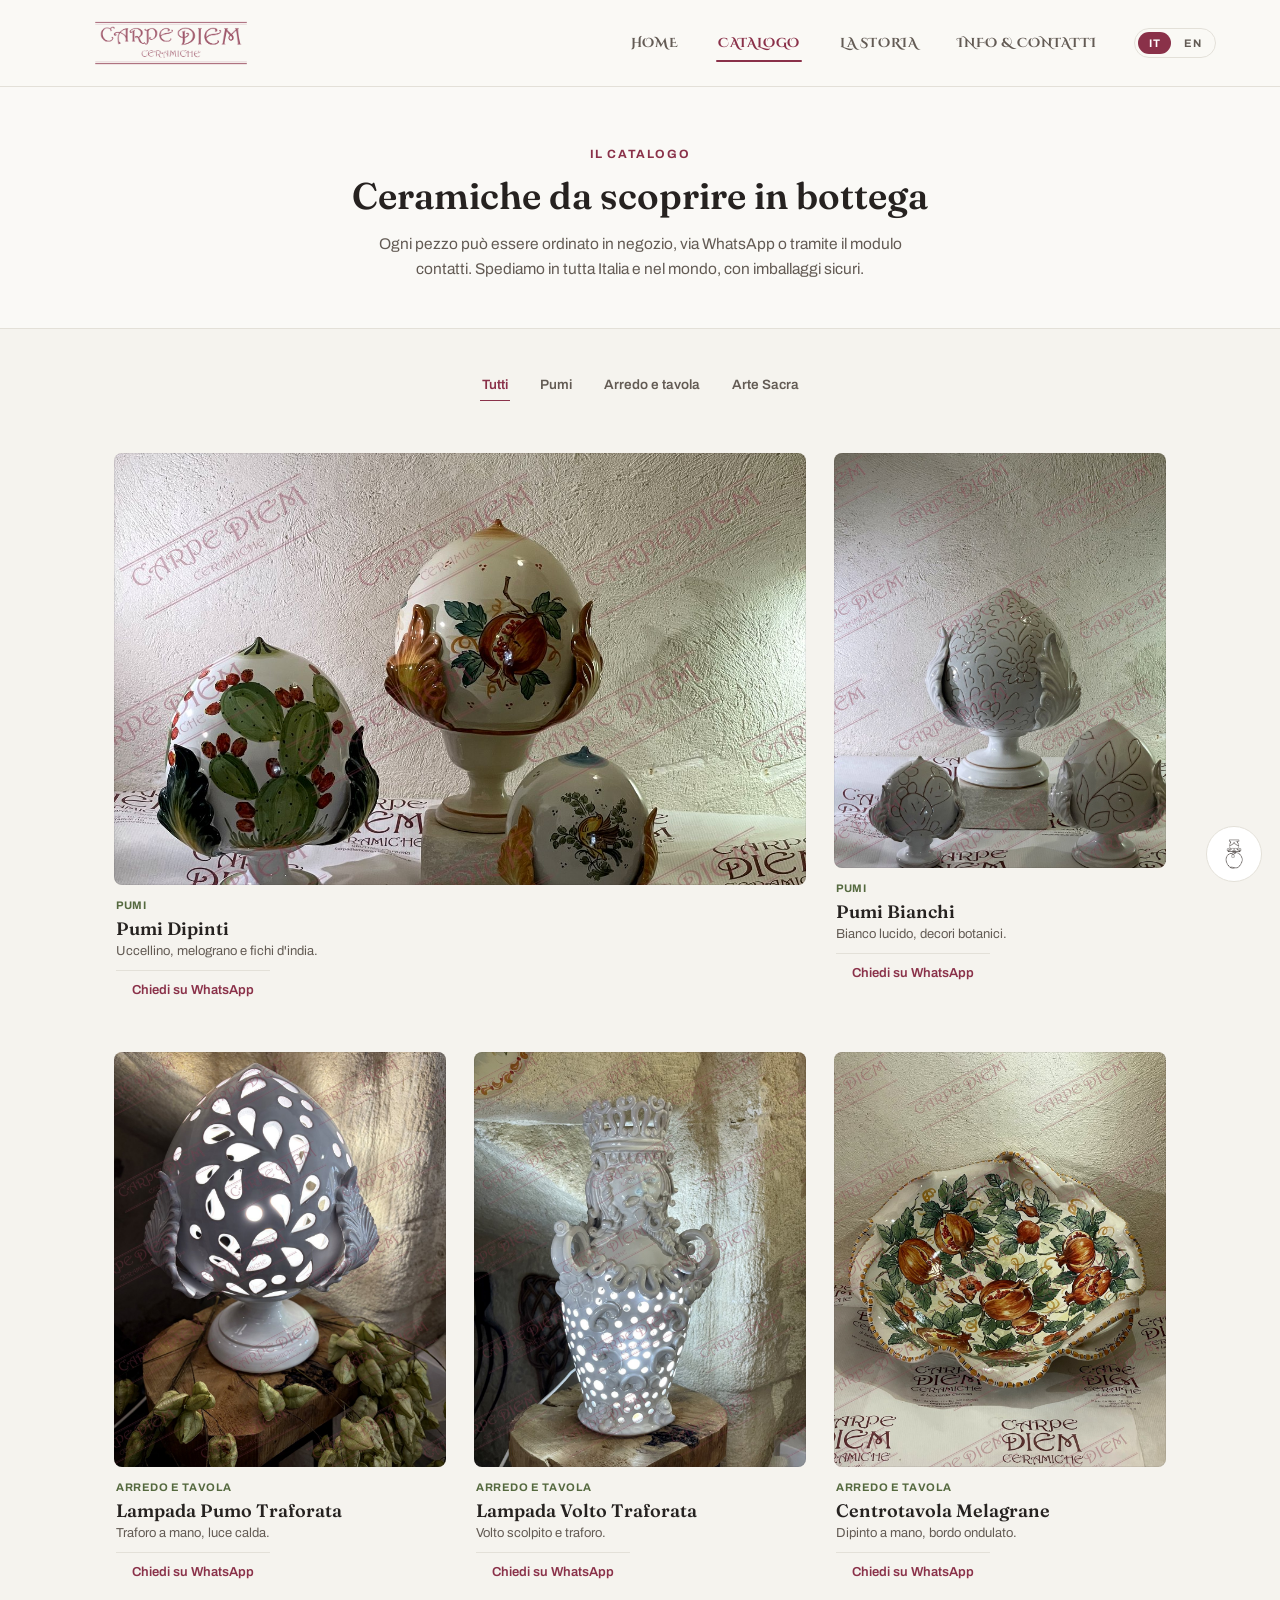
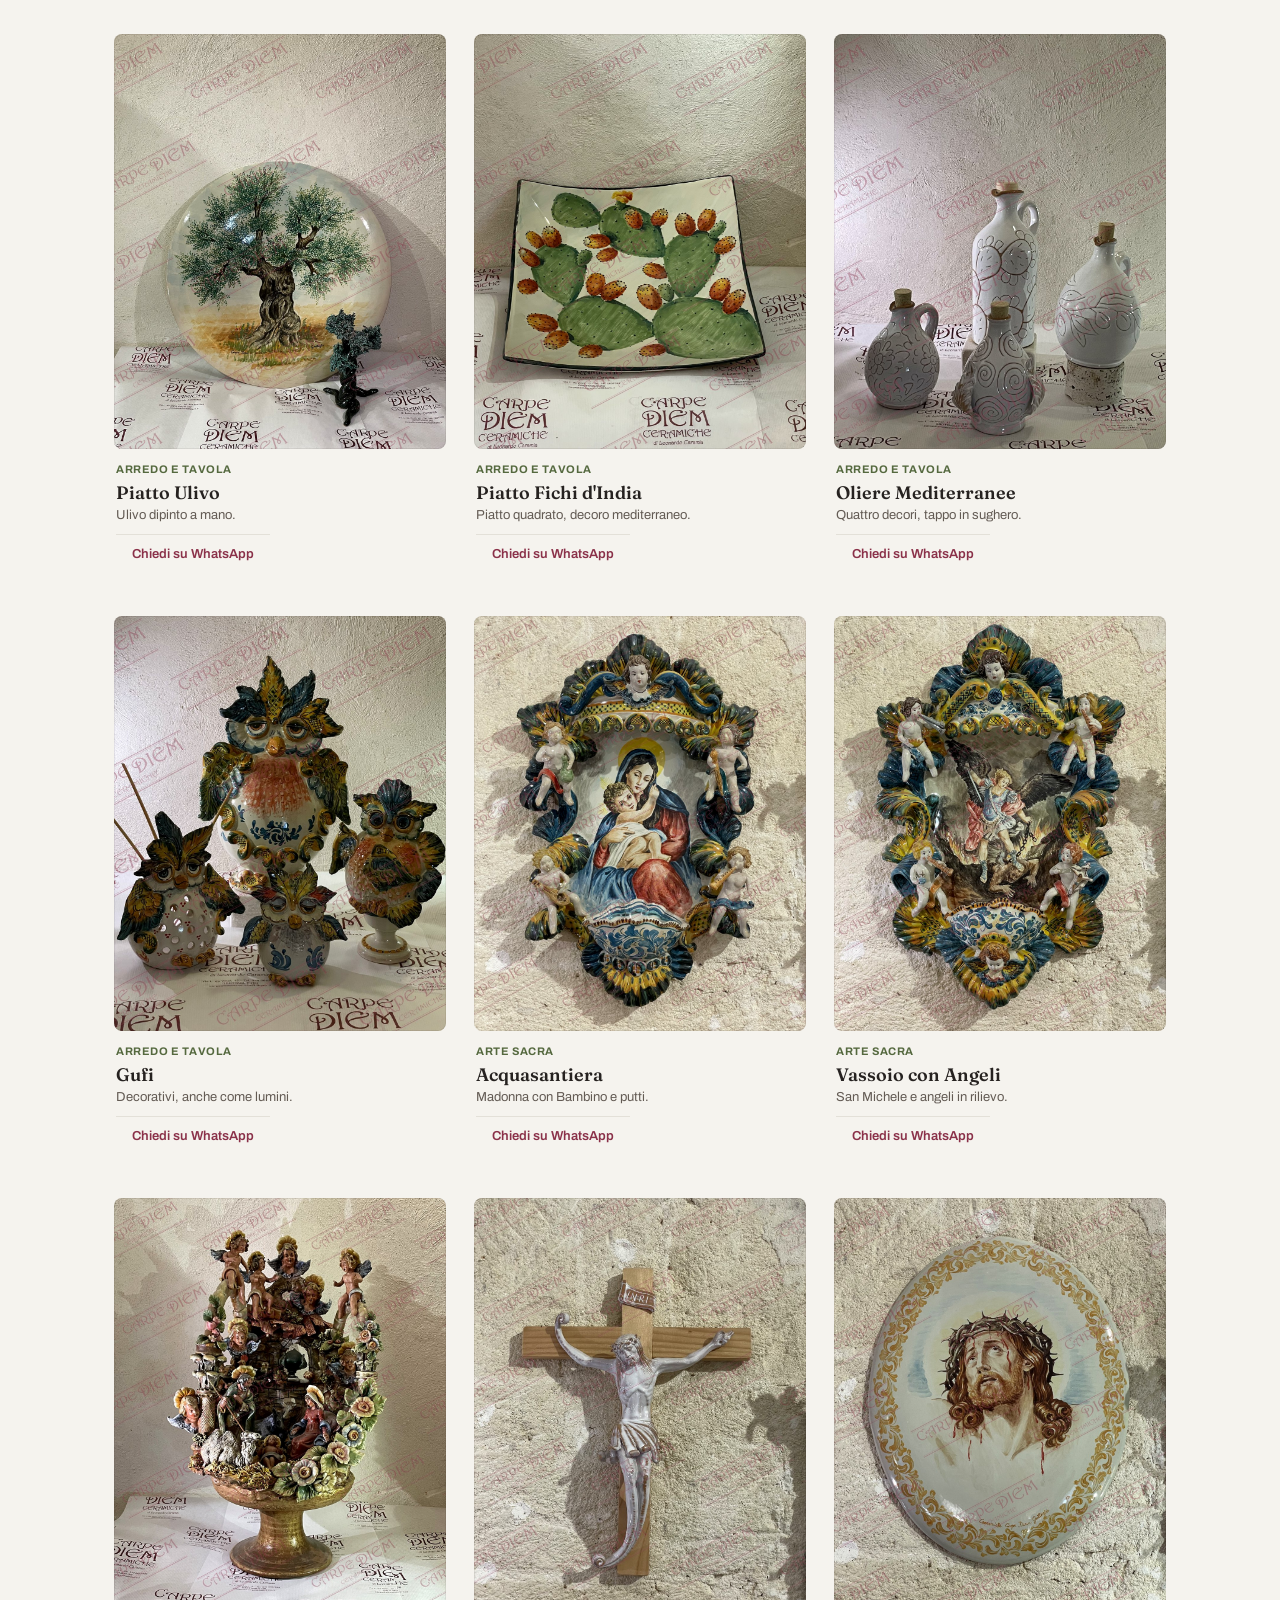
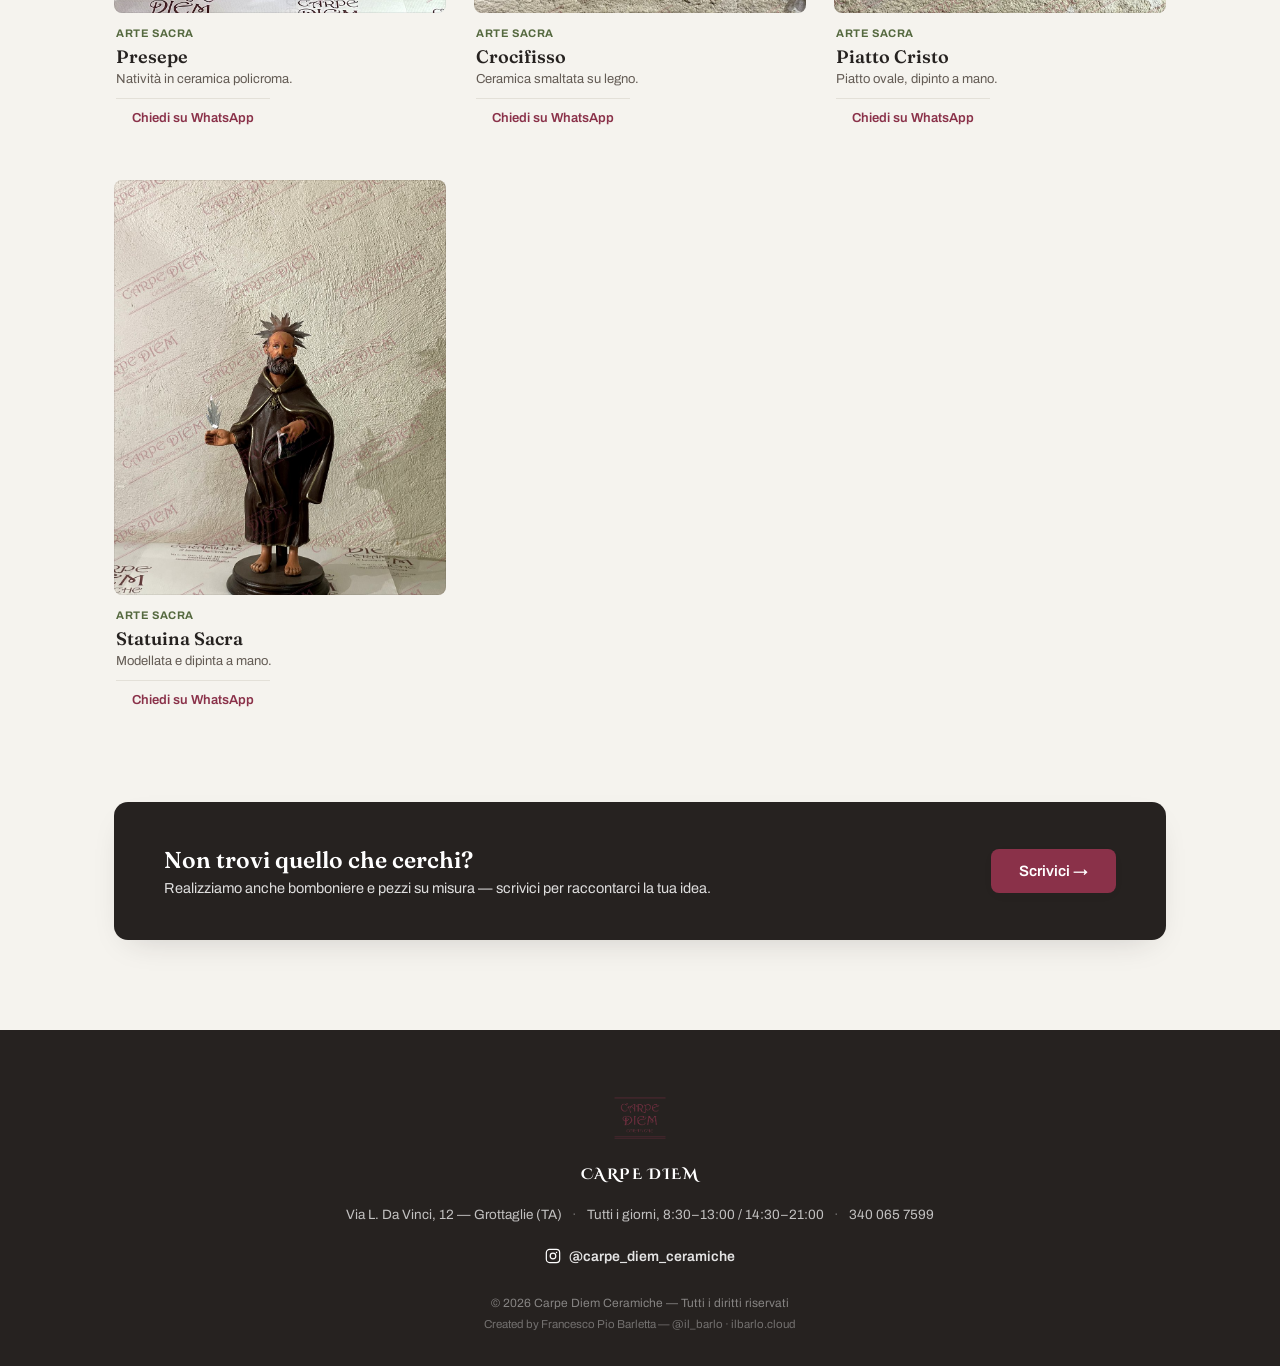
==== commit cb6b3283: "new version of website" ====
--- a/catalogo.html
+++ b/catalogo.html
@@ -46,14 +46,14 @@
 </div>
 
 <div class="wrap">
-  <div class="filters reveal">
+  <div class="filters appear">
     <button class="filter-pill active" data-cat="all" data-en="All">Tutti</button>
     <button class="filter-pill" data-cat="pumi" data-en="Pumi">Pumi</button>
     <button class="filter-pill" data-cat="arredo" data-en="Home &amp; Table">Arredo e tavola</button>
     <button class="filter-pill" data-cat="sacra" data-en="Sacred Art">Arte Sacra</button>
   </div>
 
-  <div class="prod-grid is-all reveal-stagger">
+  <div class="prod-grid is-all appear-in">
     <div class="prod-card is-featured" data-cat="pumi">
       <div class="frame"><img src="assets/img/foto/web/pumi-dipinti.jpg" alt="Tris di pumi dipinti a mano"></div>
       <div class="body">
@@ -191,7 +191,7 @@
     </div>
   </div>
 
-  <div class="cta-banner reveal">
+  <div class="cta-banner appear">
     <div>
       <h3 data-en="Can't find what you're looking for?">Non trovi quello che cerchi?</h3>
       <p data-en="We also make wedding favors and custom pieces on request — write to us and tell us your idea.">Realizziamo anche bomboniere e pezzi su misura — scrivici per raccontarci la tua idea.</p>
@@ -200,6 +200,22 @@
   </div>
 </div>
 
+<div class="look" id="look" hidden role="dialog" aria-modal="true" aria-labelledby="look-name">
+  <button class="look-close" type="button" aria-label="Chiudi">×</button>
+  <button class="look-nav prev" type="button" aria-label="Precedente">‹</button>
+  <div class="look-stage">
+    <img alt="">
+  </div>
+  <button class="look-nav next" type="button" aria-label="Successiva">›</button>
+  <div class="look-caption">
+    <div class="look-cat"></div>
+    <div class="look-name" id="look-name"></div>
+    <div class="look-bar">
+      <span class="look-count"></span>
+      <a class="look-wa" href="#" target="_blank" rel="noopener" data-en="Ask on WhatsApp">Chiedi su WhatsApp</a>
+    </div>
+  </div>
+</div>
 
 <footer class="site-footer">
   <div class="wrap footer-inner">
@@ -223,6 +239,7 @@
 <script src="js/nav.js"></script>
 <script src="js/i18n.js"></script>
 <script src="js/catalogo.js"></script>
+<script src="js/ask.js"></script>
 
 </body>
 </html>
--- a/css/style.css
+++ b/css/style.css
@@ -129,21 +129,45 @@
 
 html.nav-lock,
 html.nav-lock body { overflow: hidden; }
+html.nav-lock body { touch-action: none; }
 
 @media (max-width: 780px) {
-  .topnav { padding: 12px 20px; position: sticky; }
+  body { padding-top: 65px; }
+  .topnav {
+    position: fixed;
+    top: 0;
+    left: 0;
+    right: 0;
+    width: 100%;
+    padding: 12px 20px;
+    background: transparent;
+    backdrop-filter: none;
+  }
+  .topnav::before {
+    content: "";
+    position: absolute;
+    inset: 0;
+    z-index: 0;
+    background: rgba(250, 249, 246, 0.94);
+    backdrop-filter: blur(8px);
+    pointer-events: none;
+  }
+  .topnav.nav-open::before {
+    background: var(--pietra-soft);
+    backdrop-filter: none;
+  }
+  .topnav .logo { z-index: 3; }
   .topnav .logo img { height: 40px; }
-  .topnav.nav-open {
-    background: var(--pietra-soft);
-    border-bottom-color: transparent;
-    backdrop-filter: none;
-  }
-  .nav-toggle { display: block; }
+  .nav-toggle {
+    display: block;
+    z-index: 3;
+  }
 
   .navlinks {
     position: fixed;
     inset: 0;
     z-index: 1;
+    display: flex;
     flex-direction: column;
     align-items: center;
     justify-content: center;
@@ -156,6 +180,9 @@
     pointer-events: none;
     transform: translateY(-6px);
     transition: opacity 0.28s ease, transform 0.28s ease, visibility 0s linear 0.28s;
+  }
+  .topnav.nav-open {
+    border-bottom-color: transparent;
   }
   .topnav.nav-open .navlinks {
     opacity: 1;
@@ -445,14 +472,34 @@
 .page-hero h1 { animation-delay: 0.15s; }
 .page-hero p { animation-delay: 0.28s; }
 
+.appear {
+  animation: fadeUp 0.6s ease both;
+}
+.filters.appear { animation-delay: 0.2s; }
+.cta-banner.appear { animation-delay: 0.28s; }
+
+.appear-in > * {
+  animation: fadeUp 0.55s ease both;
+}
+.appear-in > *:nth-child(1) { animation-delay: 0.12s; }
+.appear-in > *:nth-child(2) { animation-delay: 0.18s; }
+.appear-in > *:nth-child(3) { animation-delay: 0.24s; }
+.appear-in > *:nth-child(4) { animation-delay: 0.30s; }
+.appear-in > *:nth-child(5) { animation-delay: 0.36s; }
+.appear-in > *:nth-child(6) { animation-delay: 0.42s; }
+.appear-in > *:nth-child(7) { animation-delay: 0.48s; }
+.appear-in > *:nth-child(8) { animation-delay: 0.54s; }
+.appear-in > *:nth-child(n+9) { animation-delay: 0.58s; }
+
 @media (prefers-reduced-motion: reduce) {
   .hero-copy .eyebrow, .hero-copy h1, .hero-copy p.lead, .hero-copy .btn-primary, .hero-photo,
-  .page-hero .eyebrow, .page-hero h1, .page-hero p {
+  .page-hero .eyebrow, .page-hero h1, .page-hero p,
+  .appear, .appear-in > * {
     animation: none; opacity: 1;
   }
   .hero-ghost, .topnav.nav-open .navlinks::before { animation: none; transform: translate(-50%, -50%); }
   .reveal, .reveal-stagger > * { opacity: 1; transform: none; transition: none; }
-  .frame img, .hero-photo img.hero-image, .frame:not(:has(img))::before { transition: none; }
+  .look-stage img { transition: none; }
 }
 .btn-primary {
   display: inline-flex;
@@ -710,6 +757,115 @@
   transition: border-color 0.2s ease;
 }
 .prod-card .ask-wa:hover { border-bottom-color: var(--bordeaux); }
+.prod-card .frame:has(img) {
+  cursor: zoom-in;
+}
+.prod-card .frame:has(img):focus-visible {
+  outline: 2px solid var(--bordeaux);
+  outline-offset: 3px;
+}
+
+.look {
+  position: fixed;
+  inset: 0;
+  z-index: 220;
+  display: flex;
+  flex-direction: column;
+  background: #1a1614;
+  color: var(--pietra);
+}
+.look[hidden] { display: none; }
+.look-stage {
+  flex: 1;
+  min-height: 0;
+  display: flex;
+  align-items: center;
+  justify-content: center;
+  padding: 64px 72px 8px;
+  touch-action: pan-y;
+  cursor: grab;
+}
+.look-stage:active { cursor: grabbing; }
+.look-stage img {
+  max-width: 100%;
+  max-height: 100%;
+  width: auto;
+  height: auto;
+  object-fit: contain;
+  border-radius: 4px;
+  box-shadow: 0 18px 48px -18px rgba(0, 0, 0, 0.55);
+  user-select: none;
+  -webkit-user-drag: none;
+  transition: opacity 0.28s ease, transform 0.28s ease;
+}
+.look-stage img.is-leave { opacity: 0; transform: translateX(var(--look-dir, 12px)); }
+.look-stage img.is-enter { opacity: 0; transform: translateX(calc(var(--look-dir, 12px) * -1)); }
+.look-caption {
+  flex-shrink: 0;
+  text-align: center;
+  padding: 16px 24px max(24px, env(safe-area-inset-bottom));
+}
+.look-cat {
+  font-size: 11px;
+  font-weight: 700;
+  letter-spacing: 0.8px;
+  text-transform: uppercase;
+  color: #b7c4a6;
+}
+.look-name {
+  font-family: 'Fraunces', serif;
+  font-size: clamp(20px, 3vw, 28px);
+  font-weight: 600;
+  margin-top: 6px;
+}
+.look-bar {
+  display: flex;
+  align-items: center;
+  justify-content: center;
+  gap: 18px;
+  margin-top: 10px;
+  font-size: 12.5px;
+  color: rgba(245, 243, 238, 0.55);
+}
+.look-wa {
+  color: #e8c9d1;
+  font-weight: 600;
+  border-bottom: 1px solid transparent;
+}
+.look-wa:hover { border-bottom-color: #e8c9d1; }
+.look-close,
+.look-nav {
+  position: absolute;
+  z-index: 2;
+  width: 44px;
+  height: 44px;
+  color: var(--pietra);
+  border-radius: 50%;
+  background: rgba(255, 255, 255, 0.06);
+  transition: background 0.2s ease, color 0.2s ease;
+}
+.look-close:hover,
+.look-nav:hover { background: rgba(255, 255, 255, 0.14); color: white; }
+.look-close {
+  top: max(12px, env(safe-area-inset-top));
+  right: 14px;
+  font-size: 28px;
+  line-height: 1;
+}
+.look-nav {
+  top: 46%;
+  transform: translateY(-50%);
+  font-size: 32px;
+  line-height: 1;
+}
+.look-nav.prev { left: 12px; }
+.look-nav.next { right: 12px; }
+@media (max-width: 700px) {
+  .look-stage { padding: 56px 18px 8px; }
+  .look-nav { top: auto; bottom: max(86px, calc(72px + env(safe-area-inset-bottom))); transform: none; }
+  .look-nav.prev { left: 10px; }
+  .look-nav.next { right: 10px; }
+}
 
 .cta-banner {
   background: var(--ink);
@@ -770,15 +926,23 @@
 .fact-item .fact-value { font-family: 'Fraunces', serif; font-size: 19px; font-weight: 600; color: var(--ink); line-height: 1.35; }
 .fact-item .fact-note { font-size: 13.5px; color: var(--ink-soft); margin-top: 4px; }
 
-.storia-gallery { display: grid; grid-template-columns: repeat(3, 1fr); gap: 18px; align-items: start; padding-top: 46px; padding-bottom: 90px; }
-.storia-gallery .frame { aspect-ratio: 1/1; border-radius: var(--radius); cursor: default; }
-.storia-gallery .frame::after { border-radius: var(--radius); }
-.storia-gallery .frame:nth-child(2) { aspect-ratio: 3/4; margin-top: 36px; }
-.storia-gallery .frame:hover img { transform: scale(1.05); }
-.storia-gallery .frame:hover:not(:has(img))::before { transform: scale(1.08); opacity: 0.14; }
-@media (max-width: 560px) {
-  .storia-gallery { grid-template-columns: 1fr 1fr; }
-  .storia-gallery .frame:nth-child(2) { margin-top: 0; aspect-ratio: 1/1; }
+.storia-portrait {
+  max-width: 440px;
+  padding-top: 24px;
+  padding-bottom: 90px;
+}
+.storia-portrait .frame {
+  aspect-ratio: 4/5;
+  border-radius: var(--radius-lg);
+  box-shadow: var(--shadow-card);
+}
+.storia-portrait .frame::after { border-radius: var(--radius-lg); }
+.storia-portrait-name {
+  font-family: 'Fraunces', serif;
+  font-size: 18px;
+  font-weight: 600;
+  text-align: center;
+  margin: 16px 0 0;
 }
 
 /* ================= INFO & CONTATTI ================= */
@@ -872,12 +1036,209 @@
 .map-block { border-radius: var(--radius-lg); overflow: hidden; box-shadow: var(--shadow-card); position: relative; height: 100%; min-height: 380px; }
 .map-open-btn { position: absolute; bottom: 20px; left: 20px; }
 
-.ig-strip { background: var(--pietra-soft); padding: 60px 0 80px; text-align: center; border-top: 1px solid var(--pietra-line); }
-.ig-strip h3 { font-size: 24px; margin-bottom: 6px; }
-.ig-strip p.handle { color: var(--bordeaux); font-weight: 600; margin-bottom: 30px; }
-.ig-tiles { display: grid; grid-template-columns: repeat(5, 1fr); gap: 14px; max-width: 720px; margin: 0 auto 30px; }
-@media (max-width: 560px) { .ig-tiles { grid-template-columns: repeat(3, 1fr); } }
-.ig-tiles .frame { aspect-ratio: 1/1; border-radius: var(--radius); }
-.ig-tiles .frame::after { border-radius: var(--radius); }
-.ig-tiles .frame:hover img { transform: scale(1.06); }
-.ig-tiles .frame:hover:not(:has(img))::before { transform: scale(1.08); opacity: 0.14; }
+.ig-strip { background: var(--pietra-soft); padding: 64px 24px 80px; text-align: center; border-top: 1px solid var(--pietra-line); }
+.ig-card {
+  display: flex;
+  flex-direction: column;
+  align-items: center;
+  max-width: 420px;
+  margin: 0 auto;
+  color: inherit;
+}
+.ig-glyph {
+  width: 72px;
+  height: 72px;
+  display: grid;
+  place-items: center;
+  margin-bottom: 22px;
+  color: var(--bordeaux);
+  border: 1.5px solid var(--pietra-line);
+  border-radius: 22px;
+  background: var(--white);
+  box-shadow: var(--shadow-soft);
+  transition: transform 0.3s ease, border-color 0.3s ease, color 0.3s ease;
+}
+.ig-glyph svg { width: 34px; height: 34px; }
+.ig-card h3 { font-size: 24px; margin: 0 0 6px; }
+.ig-card .handle { color: var(--bordeaux); font-weight: 600; margin: 0 0 18px; }
+.ig-go {
+  font-weight: 600;
+  font-size: 15px;
+  color: var(--ink);
+  border-bottom: 1px solid transparent;
+  transition: color 0.2s ease, border-color 0.2s ease;
+}
+.ig-card:hover .ig-glyph {
+  transform: translateY(-3px);
+  border-color: var(--bordeaux);
+  color: var(--bordeaux-deep);
+}
+.ig-card:hover .ig-go { color: var(--bordeaux); border-bottom-color: var(--bordeaux); }
+
+/* ---------- Assistente bottega ---------- */
+.ask {
+  position: fixed;
+  right: 18px;
+  bottom: max(18px, env(safe-area-inset-bottom));
+  z-index: 160;
+  font-family: 'Archivo', sans-serif;
+}
+.topnav.nav-open ~ .ask,
+.look:not([hidden]) ~ .ask { display: none; }
+.ask-fab {
+  position: relative;
+  width: 56px;
+  height: 56px;
+  padding: 0;
+  background: none;
+  border: none;
+  z-index: 2;
+}
+.ask-hint {
+  position: absolute;
+  right: 64px;
+  top: 50%;
+  transform: translateY(-50%) translateX(6px);
+  white-space: nowrap;
+  font-size: 13px;
+  font-weight: 600;
+  color: var(--ink);
+  background: var(--white);
+  border: 1px solid var(--pietra-line);
+  border-radius: 999px;
+  padding: 6px 12px;
+  opacity: 0;
+  pointer-events: none;
+  transition: opacity 0.2s ease, transform 0.2s ease;
+}
+.ask-dot {
+  width: 56px;
+  height: 56px;
+  border-radius: 50%;
+  background: var(--white);
+  border: 1px solid var(--pietra-line);
+  display: grid;
+  place-items: center;
+  position: relative;
+  transition: border-color 0.2s ease, transform 0.2s ease;
+}
+.ask-fab img {
+  width: 32px;
+  height: 32px;
+  object-fit: contain;
+  opacity: 0.85;
+}
+.ask-fab-x {
+  position: absolute;
+  inset: 0;
+  display: grid;
+  place-items: center;
+  font-size: 26px;
+  color: var(--ink-soft);
+  opacity: 0;
+  transform: scale(0.7);
+  transition: opacity 0.2s ease, transform 0.2s ease;
+}
+.ask-fab:hover .ask-hint,
+.ask-fab:focus-visible .ask-hint {
+  opacity: 1;
+  transform: translateY(-50%);
+}
+.ask.is-open .ask-hint { opacity: 0 !important; }
+.ask.is-open .ask-fab img { opacity: 0; }
+.ask.is-open .ask-fab-x { opacity: 1; transform: none; }
+.ask-fab:hover .ask-dot { border-color: var(--bordeaux); transform: translateY(-1px); }
+.ask-panel {
+  position: absolute;
+  right: 0;
+  bottom: 68px;
+  width: min(320px, calc(100vw - 40px));
+  max-height: min(480px, calc(100vh - 100px));
+  display: flex;
+  flex-direction: column;
+  background: var(--white);
+  border: 1px solid var(--pietra-line);
+  border-radius: 8px;
+  box-shadow: none;
+  overflow: hidden;
+}
+.ask-panel[hidden] { display: none; }
+.ask-head {
+  display: flex;
+  align-items: center;
+  justify-content: space-between;
+  padding: 14px 14px 12px 18px;
+  border-bottom: 1px solid var(--pietra-line);
+  background: var(--white);
+}
+.ask-head strong {
+  font-family: 'Fraunces', serif;
+  font-size: 16px;
+  font-weight: 600;
+}
+.ask-x {
+  width: 36px;
+  height: 36px;
+  font-size: 22px;
+  color: var(--ink-soft);
+  border-radius: 50%;
+}
+.ask-x:hover { color: var(--ink); }
+.ask-thread {
+  flex: 1;
+  overflow-y: auto;
+  padding: 14px 14px 8px;
+  display: flex;
+  flex-direction: column;
+  gap: 8px;
+  min-height: 120px;
+}
+.ask-bubble {
+  max-width: 92%;
+  padding: 10px 13px;
+  font-size: 13.5px;
+  line-height: 1.45;
+  border-radius: 12px;
+}
+.ask-bubble.is-bot {
+  align-self: flex-start;
+  background: var(--white);
+  color: var(--ink);
+  border: 1px solid var(--pietra-line);
+  border-bottom-left-radius: 4px;
+}
+.ask-bubble.is-me {
+  align-self: flex-end;
+  background: var(--bordeaux);
+  color: white;
+  border-bottom-right-radius: 4px;
+}
+.ask-chips {
+  display: flex;
+  flex-wrap: wrap;
+  gap: 6px;
+  padding: 4px 14px 12px;
+}
+.ask-chip {
+  font-size: 12.5px;
+  font-weight: 600;
+  padding: 7px 11px;
+  border-radius: 999px;
+  border: 1px solid var(--pietra-line);
+  background: var(--white);
+  color: var(--ink);
+  transition: border-color 0.2s ease, color 0.2s ease;
+}
+.ask-chip:hover { border-color: var(--bordeaux); color: var(--bordeaux); }
+.ask-wa {
+  display: block;
+  text-align: center;
+  padding: 12px 16px 14px;
+  font-size: 12.5px;
+  font-weight: 600;
+  color: var(--bordeaux);
+  background: none;
+  border-top: 1px solid var(--pietra-line);
+}
+.ask-wa:hover { background: none; color: var(--bordeaux-deep); }
+@media print { .ask { display: none; } }
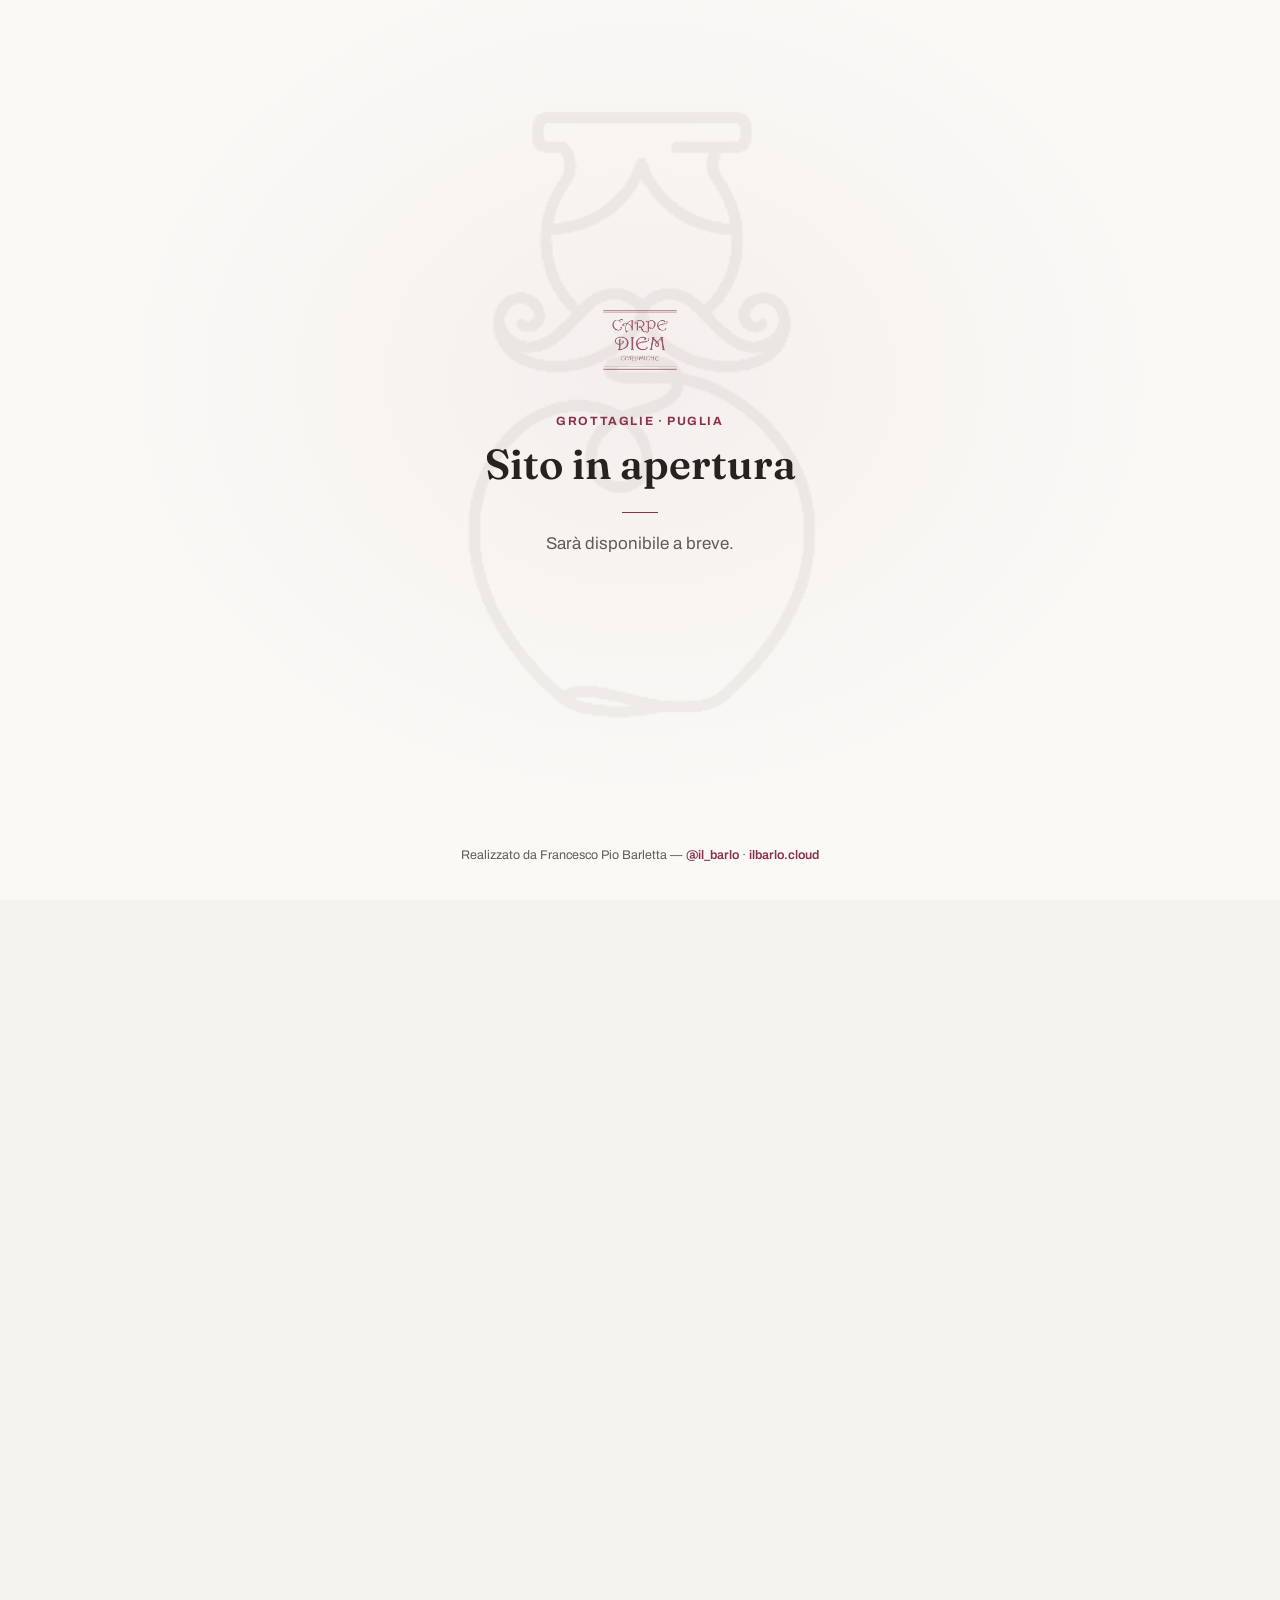
==== commit 427a8a31: "website almost ready" ====
--- a/catalogo.html
+++ b/catalogo.html
@@ -9,10 +9,28 @@
 <link rel="icon" type="image/png" sizes="16x16" href="assets/img/favicon-16.png">
 <link rel="apple-touch-icon" sizes="180x180" href="assets/img/apple-touch-icon.png">
 <link rel="stylesheet" href="css/style.css">
+<script src="js/gate.js"></script>
 <link rel="preconnect" href="https://fonts.googleapis.com">
 <link href="https://fonts.googleapis.com/css2?family=Cinzel+Decorative:wght@700&family=Fraunces:ital,wght@0,500;0,600;0,700;1,500;1,600&family=Archivo:wght@400;500;600;700&display=swap" rel="stylesheet">
 </head>
 <body>
+
+<div class="site-gate" role="status">
+  <img class="site-gate-ghost" src="assets/img/mascotte-ink.png" alt="">
+  <div class="site-gate-inner">
+    <img class="site-gate-logo" src="assets/img/logo-mark.png" alt="Carpe Diem Ceramiche">
+    <div class="eyebrow">Grottaglie · Puglia</div>
+    <h1>Sito in apertura</h1>
+    <span class="site-gate-rule" aria-hidden="true"></span>
+    <p>Sarà disponibile a breve.</p>
+  </div>
+  <p class="site-gate-credit">
+    Realizzato da Francesco Pio Barletta —
+    <a href="https://www.instagram.com/il_barlo/" target="_blank" rel="noopener">@il_barlo</a>
+    ·
+    <a href="https://ilbarlo.cloud" target="_blank" rel="noopener">ilbarlo.cloud</a>
+  </p>
+</div>
 
 <nav class="topnav">
   <a class="logo" href="index.html"><img src="assets/img/logo-wide.png" alt="Carpe Diem Ceramiche"></a>
@@ -51,142 +69,281 @@
     <button class="filter-pill" data-cat="pumi" data-en="Pumi">Pumi</button>
     <button class="filter-pill" data-cat="arredo" data-en="Home &amp; Table">Arredo e tavola</button>
     <button class="filter-pill" data-cat="sacra" data-en="Sacred Art">Arte Sacra</button>
+    <button class="filter-pill" data-cat="natale" data-en="Christmas">Natale</button>
+    <button class="filter-pill" data-cat="pasqua" data-en="Easter">Pasqua</button>
+    <button class="filter-pill" data-cat="estate" data-en="Summer">Estate</button>
+    <button class="filter-pill" data-cat="bomboniere" data-en="Wedding favors">Bomboniere</button>
   </div>
 
   <div class="prod-grid is-all appear-in">
     <div class="prod-card is-featured" data-cat="pumi">
-      <div class="frame"><img src="assets/img/foto/web/pumi-dipinti.jpg" alt="Tris di pumi dipinti a mano"></div>
+      <div class="frame"><img src="assets/img/foto/web/studio/pumi-dipinti.jpg" alt="Tris di pumi dipinti a mano"></div>
       <div class="body">
         <div class="cat-tag" data-en="Pumi">Pumi</div>
         <div class="name" data-en="Hand-Painted Pumi">Pumi Dipinti</div>
-        <div class="note" data-en="Bird, pomegranate, prickly pear.">Uccellino, melograno e fichi d'india.</div>
+        <div class="note" data-en="Lucky charms, hand-painted: bird, pomegranate, prickly pear.">Tris portafortuna dipinto a mano: uccellino, melograno e fichi d'india.</div>
         <a class="ask-wa" href="https://wa.me/393400657599?text=Ciao%2C%20vorrei%20informazioni%20su%20questo%20pezzo%3A%20Pumi%20Dipinti" target="_blank" rel="noopener" data-en="Ask on WhatsApp">Chiedi su WhatsApp</a>
       </div>
     </div>
     <div class="prod-card" data-cat="pumi">
-      <div class="frame"><img src="assets/img/foto/web/pumi-bianchi.jpg" alt="Tris di pumi bianchi" loading="lazy"></div>
+      <div class="frame"><img src="assets/img/foto/web/studio/pumi-bianchi.jpg" alt="Tris di pumi bianchi" loading="lazy"></div>
       <div class="body">
         <div class="cat-tag" data-en="Pumi">Pumi</div>
         <div class="name" data-en="White Floral Pumi">Pumi Bianchi</div>
-        <div class="note" data-en="Gloss white, botanical etching.">Bianco lucido, decori botanici.</div>
+        <div class="note" data-en="Gloss white, hand-etched botanical motifs.">Bianco lucido, decori botanici incisi a mano.</div>
         <a class="ask-wa" href="https://wa.me/393400657599?text=Ciao%2C%20vorrei%20informazioni%20su%20questo%20pezzo%3A%20Pumi%20Bianchi" target="_blank" rel="noopener" data-en="Ask on WhatsApp">Chiedi su WhatsApp</a>
       </div>
     </div>
     <div class="prod-card" data-cat="arredo">
-      <div class="frame"><img src="assets/img/foto/web/lampada-pumo.jpg" alt="Lampada pumo traforata" loading="lazy"></div>
+      <div class="frame"><img src="assets/img/foto/web/studio/lampada-pumo.jpg" alt="Lampada pumo traforata" loading="lazy"></div>
       <div class="body">
         <div class="cat-tag" data-en="Home &amp; Table">Arredo e tavola</div>
         <div class="name" data-en="Pierced Pumo Lamp">Lampada Pumo Traforata</div>
-        <div class="note" data-en="Hand-pierced, warm glow.">Traforo a mano, luce calda.</div>
+        <div class="note" data-en="Hand-pierced pumo lamp, warm glow through the holes.">Pumo traforato a mano, da accendere: luce calda tra i fori.</div>
         <a class="ask-wa" href="https://wa.me/393400657599?text=Ciao%2C%20vorrei%20informazioni%20su%20questo%20pezzo%3A%20Lampada%20Pumo%20Traforata" target="_blank" rel="noopener" data-en="Ask on WhatsApp">Chiedi su WhatsApp</a>
       </div>
     </div>
     <div class="prod-card" data-cat="arredo">
-      <div class="frame"><img src="assets/img/foto/web/lampada-volto.jpg" alt="Lampada volto traforata" loading="lazy"></div>
+      <div class="frame"><img src="assets/img/foto/web/studio/lampada-volto.jpg" alt="Lampada volto traforata" loading="lazy"></div>
       <div class="body">
         <div class="cat-tag" data-en="Home &amp; Table">Arredo e tavola</div>
         <div class="name" data-en="Pierced Face Lamp">Lampada Volto Traforata</div>
-        <div class="note" data-en="Sculpted bust and pierced light.">Volto scolpito e traforo.</div>
+        <div class="note" data-en="Sculpted face, pierced base, light from within.">Volto scolpito e base traforata, luce da dentro.</div>
         <a class="ask-wa" href="https://wa.me/393400657599?text=Ciao%2C%20vorrei%20informazioni%20su%20questo%20pezzo%3A%20Lampada%20Volto%20Traforata" target="_blank" rel="noopener" data-en="Ask on WhatsApp">Chiedi su WhatsApp</a>
       </div>
     </div>
     <div class="prod-card" data-cat="arredo">
-      <div class="frame"><img src="assets/img/foto/web/centrotavola-melagrane.jpg" alt="Centrotavola con melagrane" loading="lazy"></div>
+      <div class="frame"><img src="assets/img/foto/web/studio/testa-dipinta.jpg" alt="Testa traforata dipinta" loading="lazy"></div>
+      <div class="body">
+        <div class="cat-tag" data-en="Home &amp; Table">Arredo e tavola</div>
+        <div class="name" data-en="Painted Face Lamp">Testa Dipinta Traforata</div>
+        <div class="note" data-en="Painted head, crown and pierced light.">Testa policroma, corona e traforo, da usare come lampada.</div>
+        <a class="ask-wa" href="https://wa.me/393400657599?text=Ciao%2C%20vorrei%20informazioni%20su%20questo%20pezzo%3A%20Testa%20Dipinta%20Traforata" target="_blank" rel="noopener" data-en="Ask on WhatsApp">Chiedi su WhatsApp</a>
+      </div>
+    </div>
+    <div class="prod-card" data-cat="arredo">
+      <div class="frame"><img src="assets/img/foto/web/studio/cavalieri.jpg" alt="Cavalieri in ceramica bianca" loading="lazy"></div>
+      <div class="body">
+        <div class="cat-tag" data-en="Home &amp; Table">Arredo e tavola</div>
+        <div class="name" data-en="White Knights">Cavalieri</div>
+        <div class="note" data-en="Pair in gloss white: king and queen on horseback.">Coppia in bianco lucido: re e regina a cavallo.</div>
+        <a class="ask-wa" href="https://wa.me/393400657599?text=Ciao%2C%20vorrei%20informazioni%20su%20questo%20pezzo%3A%20Cavalieri" target="_blank" rel="noopener" data-en="Ask on WhatsApp">Chiedi su WhatsApp</a>
+      </div>
+    </div>
+    <div class="prod-card" data-cat="arredo">
+      <div class="frame"><img src="assets/img/foto/web/studio/centrotavola-melagrane.jpg" alt="Centrotavola con melagrane" loading="lazy"></div>
       <div class="body">
         <div class="cat-tag" data-en="Home &amp; Table">Arredo e tavola</div>
         <div class="name" data-en="Pomegranate Centerpiece">Centrotavola Melagrane</div>
-        <div class="note" data-en="Hand-painted, ruffled rim.">Dipinto a mano, bordo ondulato.</div>
+        <div class="note" data-en="Wavy bowl, hand-painted pomegranates.">Ciotola ondulata, melagrane dipinte a mano.</div>
         <a class="ask-wa" href="https://wa.me/393400657599?text=Ciao%2C%20vorrei%20informazioni%20su%20questo%20pezzo%3A%20Centrotavola%20Melagrane" target="_blank" rel="noopener" data-en="Ask on WhatsApp">Chiedi su WhatsApp</a>
       </div>
     </div>
     <div class="prod-card" data-cat="arredo">
-      <div class="frame"><img src="assets/img/foto/web/piatto-ulivo.jpg" alt="Piatto con ulivo" loading="lazy"></div>
+      <div class="frame"><img src="assets/img/foto/web/studio/piatto-ulivo.jpg" alt="Piatto con ulivo" loading="lazy"></div>
       <div class="body">
         <div class="cat-tag" data-en="Home &amp; Table">Arredo e tavola</div>
         <div class="name" data-en="Olive Tree Plate">Piatto Ulivo</div>
-        <div class="note" data-en="Hand-painted olive tree.">Ulivo dipinto a mano.</div>
+        <div class="note" data-en="Round plate, olive tree painted by hand.">Piatto tondo, ulivo dipinto a mano.</div>
         <a class="ask-wa" href="https://wa.me/393400657599?text=Ciao%2C%20vorrei%20informazioni%20su%20questo%20pezzo%3A%20Piatto%20Ulivo" target="_blank" rel="noopener" data-en="Ask on WhatsApp">Chiedi su WhatsApp</a>
       </div>
     </div>
     <div class="prod-card" data-cat="arredo">
-      <div class="frame"><img src="assets/img/foto/web/piatto-fichi-dindia.jpg" alt="Piatto fichi d'india" loading="lazy"></div>
+      <div class="frame"><img src="assets/img/foto/web/studio/piatto-fichi-dindia.jpg" alt="Piatto fichi d'india" loading="lazy"></div>
       <div class="body">
         <div class="cat-tag" data-en="Home &amp; Table">Arredo e tavola</div>
         <div class="name" data-en="Prickly Pear Plate">Piatto Fichi d'India</div>
-        <div class="note" data-en="Mediterranean square plate.">Piatto quadrato, decoro mediterraneo.</div>
+        <div class="note" data-en="Square plate, prickly pear, Mediterranean motif.">Piatto quadrato, fichi d'india e decoro mediterraneo.</div>
         <a class="ask-wa" href="https://wa.me/393400657599?text=Ciao%2C%20vorrei%20informazioni%20su%20questo%20pezzo%3A%20Piatto%20Fichi%20d%27India" target="_blank" rel="noopener" data-en="Ask on WhatsApp">Chiedi su WhatsApp</a>
       </div>
     </div>
     <div class="prod-card" data-cat="arredo">
-      <div class="frame"><img src="assets/img/foto/web/oliere-mediterranee.jpg" alt="Oliere mediterranee" loading="lazy"></div>
+      <div class="frame"><img src="assets/img/foto/web/studio/oliere-mediterranee.jpg" alt="Oliere mediterranee" loading="lazy"></div>
       <div class="body">
         <div class="cat-tag" data-en="Home &amp; Table">Arredo e tavola</div>
         <div class="name" data-en="Mediterranean Oil Bottles">Oliere Mediterranee</div>
-        <div class="note" data-en="Four motifs, cork stoppers.">Quattro decori, tappo in sughero.</div>
+        <div class="note" data-en="Four bottles, different motifs, cork stoppers.">Quattro oliere, decori diversi, tappo in sughero.</div>
         <a class="ask-wa" href="https://wa.me/393400657599?text=Ciao%2C%20vorrei%20informazioni%20su%20questo%20pezzo%3A%20Oliere%20Mediterranee" target="_blank" rel="noopener" data-en="Ask on WhatsApp">Chiedi su WhatsApp</a>
       </div>
     </div>
     <div class="prod-card" data-cat="arredo">
-      <div class="frame"><img src="assets/img/foto/web/gufi.jpg" alt="Gufi in ceramica" loading="lazy"></div>
+      <div class="frame"><img src="assets/img/foto/web/studio/gufi.jpg" alt="Gufi in ceramica" loading="lazy"></div>
       <div class="body">
         <div class="cat-tag" data-en="Home &amp; Table">Arredo e tavola</div>
         <div class="name" data-en="Ceramic Owls">Gufi</div>
-        <div class="note" data-en="Decorative, some as luminaries.">Decorativi, anche come lumini.</div>
+        <div class="note" data-en="Decorative owls; some also work as lights or incense holders.">Gufi decorativi; alcuni anche come lumini o porta incenso.</div>
         <a class="ask-wa" href="https://wa.me/393400657599?text=Ciao%2C%20vorrei%20informazioni%20su%20questo%20pezzo%3A%20Gufi" target="_blank" rel="noopener" data-en="Ask on WhatsApp">Chiedi su WhatsApp</a>
       </div>
     </div>
     <div class="prod-card" data-cat="sacra">
-      <div class="frame"><img src="assets/img/foto/web/acquasantiera.jpg" alt="Acquasantiera Madonna con Bambino" loading="lazy"></div>
+      <div class="frame"><img src="assets/img/foto/web/studio/acquasantiera.jpg" alt="Acquasantiera Madonna con Bambino" loading="lazy"></div>
       <div class="body">
         <div class="cat-tag" data-en="Sacred Art">Arte Sacra</div>
         <div class="name" data-en="Madonna Holy Water Font">Acquasantiera</div>
-        <div class="note" data-en="Madonna and Child, cherubs.">Madonna con Bambino e putti.</div>
+        <div class="note" data-en="Madonna and Child with cherubs, for the wall.">Madonna con Bambino e putti, da parete.</div>
         <a class="ask-wa" href="https://wa.me/393400657599?text=Ciao%2C%20vorrei%20informazioni%20su%20questo%20pezzo%3A%20Acquasantiera%20Madonna%20con%20Bambino" target="_blank" rel="noopener" data-en="Ask on WhatsApp">Chiedi su WhatsApp</a>
       </div>
     </div>
     <div class="prod-card" data-cat="sacra">
-      <div class="frame"><img src="assets/img/foto/web/vassoio-angeli.jpg" alt="Vassoio con angeli" loading="lazy"></div>
-      <div class="body">
-        <div class="cat-tag" data-en="Sacred Art">Arte Sacra</div>
-        <div class="name" data-en="Angel Platter">Vassoio con Angeli</div>
-        <div class="note" data-en="St Michael, angels in relief.">San Michele e angeli in rilievo.</div>
-        <a class="ask-wa" href="https://wa.me/393400657599?text=Ciao%2C%20vorrei%20informazioni%20su%20questo%20pezzo%3A%20Vassoio%20con%20Angeli" target="_blank" rel="noopener" data-en="Ask on WhatsApp">Chiedi su WhatsApp</a>
-      </div>
-    </div>
-    <div class="prod-card" data-cat="sacra">
-      <div class="frame"><img src="assets/img/foto/web/presepe.jpg" alt="Presepe in ceramica" loading="lazy"></div>
+      <div class="frame"><img src="assets/img/foto/web/studio/acquasantiera-angeli.jpg" alt="Acquasantiera San Michele" loading="lazy"></div>
+      <div class="body">
+        <div class="cat-tag" data-en="Sacred Art">Arte Sacra</div>
+        <div class="name" data-en="St Michael Holy Water Font">Acquasantiera San Michele</div>
+        <div class="note" data-en="St Michael and angels in relief, for the wall.">San Michele e angeli in rilievo, da parete.</div>
+        <a class="ask-wa" href="https://wa.me/393400657599?text=Ciao%2C%20vorrei%20informazioni%20su%20questo%20pezzo%3A%20Acquasantiera%20San%20Michele" target="_blank" rel="noopener" data-en="Ask on WhatsApp">Chiedi su WhatsApp</a>
+      </div>
+    </div>
+    <div class="prod-card" data-cat="sacra">
+      <div class="frame"><img src="assets/img/foto/web/studio/presepe.jpg" alt="Presepe in ceramica" loading="lazy"></div>
       <div class="body">
         <div class="cat-tag" data-en="Sacred Art">Arte Sacra</div>
         <div class="name" data-en="Nativity Centerpiece">Presepe</div>
-        <div class="note" data-en="Polychrome nativity, angels.">Natività in ceramica policroma.</div>
+        <div class="note" data-en="Polychrome nativity, angels and flowers, on a pedestal.">Natività policroma, angeli e fiori, su piedistallo.</div>
         <a class="ask-wa" href="https://wa.me/393400657599?text=Ciao%2C%20vorrei%20informazioni%20su%20questo%20pezzo%3A%20Presepe" target="_blank" rel="noopener" data-en="Ask on WhatsApp">Chiedi su WhatsApp</a>
       </div>
     </div>
     <div class="prod-card" data-cat="sacra">
-      <div class="frame"><img src="assets/img/foto/web/crocifisso.jpg" alt="Crocifisso in ceramica e legno" loading="lazy"></div>
+      <div class="frame"><img src="assets/img/foto/web/studio/crocifisso.jpg" alt="Crocifisso in ceramica e legno" loading="lazy"></div>
       <div class="body">
         <div class="cat-tag" data-en="Sacred Art">Arte Sacra</div>
         <div class="name" data-en="Ceramic Crucifix">Crocifisso</div>
-        <div class="note" data-en="Glazed ceramic on wood.">Ceramica smaltata su legno.</div>
+        <div class="note" data-en="Glazed ceramic Christ on a wooden cross.">Cristo in ceramica smaltata su croce in legno.</div>
         <a class="ask-wa" href="https://wa.me/393400657599?text=Ciao%2C%20vorrei%20informazioni%20su%20questo%20pezzo%3A%20Crocifisso" target="_blank" rel="noopener" data-en="Ask on WhatsApp">Chiedi su WhatsApp</a>
       </div>
     </div>
     <div class="prod-card" data-cat="sacra">
-      <div class="frame"><img src="assets/img/foto/web/piatto-cristo.jpg" alt="Piatto con Cristo" loading="lazy"></div>
+      <div class="frame"><img src="assets/img/foto/web/studio/piatto-cristo.jpg" alt="Piatto con Cristo" loading="lazy"></div>
       <div class="body">
         <div class="cat-tag" data-en="Sacred Art">Arte Sacra</div>
         <div class="name" data-en="Christ Plate">Piatto Cristo</div>
-        <div class="note" data-en="Hand-painted oval plaque.">Piatto ovale, dipinto a mano.</div>
+        <div class="note" data-en="Oval plaque, Christ painted by hand.">Piatto ovale dipinto a mano, Cristo con corona di spine.</div>
         <a class="ask-wa" href="https://wa.me/393400657599?text=Ciao%2C%20vorrei%20informazioni%20su%20questo%20pezzo%3A%20Piatto%20Cristo" target="_blank" rel="noopener" data-en="Ask on WhatsApp">Chiedi su WhatsApp</a>
       </div>
     </div>
     <div class="prod-card" data-cat="sacra">
-      <div class="frame"><img src="assets/img/foto/web/statuina-santo.jpg" alt="Statuina sacra" loading="lazy"></div>
+      <div class="frame"><img src="assets/img/foto/web/studio/statuina-santo.jpg" alt="Statuina sacra" loading="lazy"></div>
       <div class="body">
         <div class="cat-tag" data-en="Sacred Art">Arte Sacra</div>
         <div class="name" data-en="Saint Figurine">Statuina Sacra</div>
-        <div class="note" data-en="Hand-modeled and painted.">Modellata e dipinta a mano.</div>
+        <div class="note" data-en="Figurine modeled and painted by hand.">Figura modellata e dipinta a mano.</div>
         <a class="ask-wa" href="https://wa.me/393400657599?text=Ciao%2C%20vorrei%20informazioni%20su%20questo%20pezzo%3A%20Statuina%20Sacra" target="_blank" rel="noopener" data-en="Ask on WhatsApp">Chiedi su WhatsApp</a>
+      </div>
+    </div>
+    <div class="prod-card" data-cat="natale">
+      <div class="frame"><img src="assets/img/foto/web/studio/alberi-natale.jpg" alt="Alberi di Natale in ceramica" loading="lazy"></div>
+      <div class="body">
+        <div class="cat-tag" data-en="Christmas">Natale</div>
+        <div class="name" data-en="Christmas Tree Lanterns">Alberi di Natale</div>
+        <div class="note" data-en="Cone trees, pierced and lit from within.">Alberi conici traforati, da accendere.</div>
+        <a class="ask-wa" href="https://wa.me/393400657599?text=Ciao%2C%20vorrei%20informazioni%20su%20questo%20pezzo%3A%20Alberi%20di%20Natale" target="_blank" rel="noopener" data-en="Ask on WhatsApp">Chiedi su WhatsApp</a>
+      </div>
+    </div>
+    <div class="prod-card" data-cat="natale">
+      <div class="frame"><img src="assets/img/foto/web/studio/palline-natale.jpg" alt="Palline di Natale in ceramica" loading="lazy"></div>
+      <div class="body">
+        <div class="cat-tag" data-en="Christmas">Natale</div>
+        <div class="name" data-en="Ceramic Baubles">Palline di Natale</div>
+        <div class="note" data-en="Hand-painted ceramic baubles for the tree.">Palline in ceramica dipinte a mano, per l'albero.</div>
+        <a class="ask-wa" href="https://wa.me/393400657599?text=Ciao%2C%20vorrei%20informazioni%20su%20questo%20pezzo%3A%20Palline%20di%20Natale" target="_blank" rel="noopener" data-en="Ask on WhatsApp">Chiedi su WhatsApp</a>
+      </div>
+    </div>
+    <div class="prod-card" data-cat="natale">
+      <div class="frame"><img src="assets/img/foto/web/studio/presepi-piccoli.jpg" alt="Presepi da tavolo in ceramica" loading="lazy"></div>
+      <div class="body">
+        <div class="cat-tag" data-en="Christmas">Natale</div>
+        <div class="name" data-en="Table Nativities">Presepi da Tavolo</div>
+        <div class="note" data-en="Two table nativities, terracotta grotto and Holy Family.">Due presepi da tavolo, grotta in terracotta e Natività.</div>
+        <a class="ask-wa" href="https://wa.me/393400657599?text=Ciao%2C%20vorrei%20informazioni%20su%20questo%20pezzo%3A%20Presepi%20da%20Tavolo" target="_blank" rel="noopener" data-en="Ask on WhatsApp">Chiedi su WhatsApp</a>
+      </div>
+    </div>
+    <div class="prod-card" data-cat="natale">
+      <div class="frame"><img src="assets/img/foto/web/studio/presepe-pumo.jpg" alt="Presepe pumo in ceramica" loading="lazy"></div>
+      <div class="body">
+        <div class="cat-tag" data-en="Christmas">Natale</div>
+        <div class="name" data-en="Pumo Nativity">Presepe Pumo</div>
+        <div class="note" data-en="The Nativity inside a pumo, cherub on top.">La Natività dentro un pumo, con cherubino in cima.</div>
+        <a class="ask-wa" href="https://wa.me/393400657599?text=Ciao%2C%20vorrei%20informazioni%20su%20questo%20pezzo%3A%20Presepe%20Pumo" target="_blank" rel="noopener" data-en="Ask on WhatsApp">Chiedi su WhatsApp</a>
+      </div>
+    </div>
+    <div class="prod-card" data-cat="pasqua">
+      <div class="frame"><img src="assets/img/foto/web/studio/uovo-colomba.jpg" alt="Uovo di Pasqua con colomba" loading="lazy"></div>
+      <div class="body">
+        <div class="cat-tag" data-en="Easter">Pasqua</div>
+        <div class="name" data-en="Dove Egg">Uovo Colomba</div>
+        <div class="note" data-en="Egg jar with a bow, dove and olive sprig.">Ovetto con fiocco, colomba e rametto d'ulivo.</div>
+        <a class="ask-wa" href="https://wa.me/393400657599?text=Ciao%2C%20vorrei%20informazioni%20su%20questo%20pezzo%3A%20Uovo%20Colomba" target="_blank" rel="noopener" data-en="Ask on WhatsApp">Chiedi su WhatsApp</a>
+      </div>
+    </div>
+    <div class="prod-card" data-cat="pasqua">
+      <div class="frame"><img src="assets/img/foto/web/studio/uova-rose.jpg" alt="Uova di Pasqua con rose" loading="lazy"></div>
+      <div class="body">
+        <div class="cat-tag" data-en="Easter">Pasqua</div>
+        <div class="name" data-en="Rose Eggs">Uova con Rose</div>
+        <div class="note" data-en="Two white eggs, sculpted roses, hand-painted.">Due uova bianche, rose in rilievo e decori a mano.</div>
+        <a class="ask-wa" href="https://wa.me/393400657599?text=Ciao%2C%20vorrei%20informazioni%20su%20questo%20pezzo%3A%20Uova%20con%20Rose" target="_blank" rel="noopener" data-en="Ask on WhatsApp">Chiedi su WhatsApp</a>
+      </div>
+    </div>
+    <div class="prod-card" data-cat="estate">
+      <div class="frame"><img src="assets/img/foto/web/studio/vassoi-mare.jpg" alt="Vassoi pesce e cavalluccio" loading="lazy"></div>
+      <div class="body">
+        <div class="cat-tag" data-en="Summer">Estate</div>
+        <div class="name" data-en="Sea Platters">Vassoi Mare</div>
+        <div class="note" data-en="Two platters: green fish and blue seahorse.">Due vassoi: pesce verde e cavalluccio blu.</div>
+        <a class="ask-wa" href="https://wa.me/393400657599?text=Ciao%2C%20vorrei%20informazioni%20su%20questo%20pezzo%3A%20Vassoi%20Mare" target="_blank" rel="noopener" data-en="Ask on WhatsApp">Chiedi su WhatsApp</a>
+      </div>
+    </div>
+    <div class="prod-card" data-cat="estate">
+      <div class="frame"><img src="assets/img/foto/web/studio/pesci-parete.jpg" alt="Pesci in ceramica da parete" loading="lazy"></div>
+      <div class="body">
+        <div class="cat-tag" data-en="Summer">Estate</div>
+        <div class="name" data-en="Wall Fish">Pesci a Parete</div>
+        <div class="note" data-en="Pair of fish in relief, for the wall.">Coppia di pesci in rilievo, da appendere.</div>
+        <a class="ask-wa" href="https://wa.me/393400657599?text=Ciao%2C%20vorrei%20informazioni%20su%20questo%20pezzo%3A%20Pesci%20a%20Parete" target="_blank" rel="noopener" data-en="Ask on WhatsApp">Chiedi su WhatsApp</a>
+      </div>
+    </div>
+    <div class="prod-card" data-cat="estate">
+      <div class="frame"><img src="assets/img/foto/web/studio/ricci-mare.jpg" alt="Ricci di mare in ceramica" loading="lazy"></div>
+      <div class="body">
+        <div class="cat-tag" data-en="Summer">Estate</div>
+        <div class="name" data-en="Sea Urchins">Ricci di Mare</div>
+        <div class="note" data-en="Glazed urchins, four colours.">Ricci smaltati, quattro colori.</div>
+        <a class="ask-wa" href="https://wa.me/393400657599?text=Ciao%2C%20vorrei%20informazioni%20su%20questo%20pezzo%3A%20Ricci%20di%20Mare" target="_blank" rel="noopener" data-en="Ask on WhatsApp">Chiedi su WhatsApp</a>
+      </div>
+    </div>
+    <div class="prod-card" data-cat="estate">
+      <div class="frame"><img src="assets/img/foto/web/studio/ovetto-ancora.jpg" alt="Ovetto con ancora" loading="lazy"></div>
+      <div class="body">
+        <div class="cat-tag" data-en="Summer">Estate</div>
+        <div class="name" data-en="Anchor Egg">Ovetto Ancora</div>
+        <div class="note" data-en="White pierced egg, blue anchor in relief.">Ovetto bianco traforato, ancora blu in rilievo.</div>
+        <a class="ask-wa" href="https://wa.me/393400657599?text=Ciao%2C%20vorrei%20informazioni%20su%20questo%20pezzo%3A%20Ovetto%20Ancora" target="_blank" rel="noopener" data-en="Ask on WhatsApp">Chiedi su WhatsApp</a>
+      </div>
+    </div>
+    <div class="prod-card" data-cat="estate">
+      <div class="frame"><img src="assets/img/foto/web/studio/polpo.jpg" alt="Polpo in ceramica" loading="lazy"></div>
+      <div class="body">
+        <div class="cat-tag" data-en="Summer">Estate</div>
+        <div class="name" data-en="Ceramic Octopus">Polpo</div>
+        <div class="note" data-en="Wall octopus, colourful splatter glaze.">Polpo da parete, smalto a schizzi colorati.</div>
+        <a class="ask-wa" href="https://wa.me/393400657599?text=Ciao%2C%20vorrei%20informazioni%20su%20questo%20pezzo%3A%20Polpo" target="_blank" rel="noopener" data-en="Ask on WhatsApp">Chiedi su WhatsApp</a>
+      </div>
+    </div>
+    <div class="prod-card" data-cat="bomboniere">
+      <div class="frame"><img src="assets/img/foto/web/studio/bonsai-ulivo.jpg" alt="Bonsai di ulivo in ceramica" loading="lazy"></div>
+      <div class="body">
+        <div class="cat-tag" data-en="Wedding favors">Bomboniere</div>
+        <div class="name" data-en="Olive Bonsai">Bonsai di Ulivo</div>
+        <div class="note" data-en="Wedding favor: live olive in a ceramic bowl.">Bomboniera: ulivo vivo in ciotola di ceramica.</div>
+        <a class="ask-wa" href="https://wa.me/393400657599?text=Ciao%2C%20vorrei%20informazioni%20su%20questo%20pezzo%3A%20Bonsai%20di%20Ulivo" target="_blank" rel="noopener" data-en="Ask on WhatsApp">Chiedi su WhatsApp</a>
+      </div>
+    </div>
+    <div class="prod-card" data-cat="bomboniere">
+      <div class="frame"><img src="assets/img/foto/web/studio/bomboniere-traforate.jpg" alt="Bomboniere traforate in ceramica" loading="lazy"></div>
+      <div class="body">
+        <div class="cat-tag" data-en="Wedding favors">Bomboniere</div>
+        <div class="name" data-en="Pierced Favors">Bomboniere Traforate</div>
+        <div class="note" data-en="Two pierced favors, red and white.">Due bomboniere traforate, rosso e bianco.</div>
+        <a class="ask-wa" href="https://wa.me/393400657599?text=Ciao%2C%20vorrei%20informazioni%20su%20questo%20pezzo%3A%20Bomboniere%20Traforate" target="_blank" rel="noopener" data-en="Ask on WhatsApp">Chiedi su WhatsApp</a>
       </div>
     </div>
   </div>
@@ -194,7 +351,7 @@
   <div class="cta-banner appear">
     <div>
       <h3 data-en="Can't find what you're looking for?">Non trovi quello che cerchi?</h3>
-      <p data-en="We also make wedding favors and custom pieces on request — write to us and tell us your idea.">Realizziamo anche bomboniere e pezzi su misura — scrivici per raccontarci la tua idea.</p>
+      <p data-en="We also make custom pieces on request — write to us and tell us your idea.">Realizziamo anche pezzi su misura — scrivici per raccontarci la tua idea.</p>
     </div>
     <a href="contatti.html" class="btn-primary" data-en="Write to us →">Scrivici →</a>
   </div>
--- a/css/style.css
+++ b/css/style.css
@@ -346,13 +346,15 @@
 .frame img[src*="oliere-mediterranee"] { object-position: 50% 48%; }
 .frame img[src*="gufi"] { object-position: 50% 50%; }
 .frame img[src*="acquasantiera"] { object-position: 50% 38%; }
-.frame img[src*="vassoio-angeli"] { object-position: 50% 40%; }
+.frame img[src*="acquasantiera-angeli"] { object-position: 50% 40%; }
 .frame img[src*="presepe"] { object-position: 50% 42%; }
 .frame img[src*="crocifisso"] { object-position: 50% 36%; }
 .frame img[src*="piatto-cristo"] { object-position: 50% 42%; }
 .frame img[src*="statuina-santo"] { object-position: 50% 28%; }
 .frame img[src*="artigiano"] { object-position: 50% 28%; }
 .frame img[src*="scaffale-bottega"] { object-position: 50% 32%; }
+.frame img[src*="vetrina"] { object-position: 50% 42%; }
+.frame img[src*="/studio/"] { object-position: 50% 48%; }
 
 /* ================= HOME ================= */
 .hero {
@@ -538,24 +540,37 @@
 .section-head h2 { font-size: 32px; margin-top: 10px; }
 .section-head p { color: var(--ink-soft); margin-top: 10px; font-size: 15.5px; }
 
-.cat-grid { display: grid; grid-template-columns: repeat(3, 1fr); gap: 28px 22px; }
-@media (max-width: 780px) { .cat-grid { grid-template-columns: 1fr; } }
+.cat-grid {
+  display: flex;
+  flex-wrap: wrap;
+  justify-content: center;
+  gap: 22px 18px;
+}
 .cat-card {
   display: block;
   color: inherit;
+  width: 108px;
+  text-align: center;
 }
 .cat-card .frame {
-  aspect-ratio: 3/4;
-  border-radius: var(--radius);
-  transition: box-shadow 0.35s ease;
-}
-.cat-card .frame::after { border-radius: var(--radius); }
-.cat-card:hover .frame { box-shadow: var(--shadow-card); }
-.cat-card:hover .frame img { transform: scale(1.05); }
+  width: 88px;
+  height: 88px;
+  aspect-ratio: 1;
+  margin: 0 auto;
+  border-radius: 50%;
+  transition: box-shadow 0.35s ease, transform 0.35s ease;
+}
+.cat-card .frame::after { border-radius: 50%; }
+.cat-card:hover .frame { box-shadow: var(--shadow-soft); transform: translateY(-2px); }
+.cat-card:hover .frame img { transform: scale(1.06); }
 .cat-card:hover .frame:not(:has(img))::before { transform: scale(1.08); opacity: 0.14; }
-.cat-card .body { padding: 14px 2px 0; }
-.cat-card h3 { font-size: 18px; font-weight: 600; margin: 0 0 4px; }
-.cat-card .count { font-size: 13px; color: var(--ink-soft); line-height: 1.4; }
+.cat-card .body { padding: 10px 0 0; }
+.cat-card h3 { font-size: 13.5px; font-weight: 600; margin: 0; line-height: 1.3; }
+.cat-card .count { display: none; }
+.cat-more {
+  text-align: center;
+  margin-top: 28px;
+}
 
 .storia-teaser {
   display: grid;
@@ -891,7 +906,7 @@
 .storia-banner { aspect-ratio: 16/7; min-height: 280px; }
 .storia-banner.frame { border-radius: 0; }
 .storia-banner.frame::after { border-radius: 0; }
-.storia-banner img { object-position: center 32%; }
+.storia-banner img { object-position: center 45%; }
 
 .storia-seal { display: flex; justify-content: center; margin: -58px 0 40px; position: relative; z-index: 3; }
 .storia-seal img { height: 116px; width: auto; background: var(--white); border-radius: 50%; padding: 14px; box-shadow: var(--shadow-card); }
@@ -1242,3 +1257,109 @@
 }
 .ask-wa:hover { background: none; color: var(--bordeaux-deep); }
 @media print { .ask { display: none; } }
+
+/* Per aprire il sito: in js/gate.js metti SITE_OPEN = true */
+.site-gate {
+  display: flex;
+  flex-direction: column;
+  align-items: center;
+  justify-content: center;
+  position: fixed;
+  inset: 0;
+  z-index: 10000;
+  padding: 48px 28px 96px;
+  text-align: center;
+  background:
+    radial-gradient(ellipse at 50% 42%, rgba(138, 49, 73, 0.05), transparent 58%),
+    var(--pietra-soft);
+  overflow: hidden;
+}
+.site-gate-ghost {
+  position: absolute;
+  top: 46%;
+  left: 50%;
+  width: min(420px, 78vw);
+  height: auto;
+  transform: translate(-50%, -50%);
+  opacity: 0.05;
+  pointer-events: none;
+  animation: mascotteFloat 16s ease-in-out infinite;
+}
+.site-gate-inner {
+  position: relative;
+  z-index: 1;
+  display: flex;
+  flex-direction: column;
+  align-items: center;
+  max-width: 28rem;
+  animation: fadeUp 0.8s ease both;
+}
+.site-gate-logo {
+  height: 92px;
+  width: auto;
+  margin-bottom: 28px;
+}
+.site-gate .eyebrow {
+  margin-bottom: 12px;
+}
+.site-gate h1 {
+  font-family: 'Fraunces', serif;
+  font-size: clamp(28px, 5.4vw, 42px);
+  font-weight: 600;
+  line-height: 1.18;
+  color: var(--ink);
+  margin: 0;
+}
+.site-gate-rule {
+  display: block;
+  width: 36px;
+  height: 1.5px;
+  margin: 22px 0 18px;
+  background: var(--bordeaux);
+}
+.site-gate-inner > p {
+  font-family: 'Archivo', sans-serif;
+  font-size: clamp(15px, 2.2vw, 17px);
+  font-weight: 400;
+  line-height: 1.55;
+  color: var(--ink-soft);
+  max-width: 28ch;
+  margin: 0;
+}
+.site-gate-credit {
+  position: absolute;
+  left: 24px;
+  right: 24px;
+  bottom: max(22px, env(safe-area-inset-bottom));
+  z-index: 1;
+  font-size: 12.5px;
+  line-height: 1.55;
+  color: var(--ink-soft);
+  animation: fadeUp 0.8s ease 0.2s both;
+}
+.site-gate-credit a {
+  color: var(--bordeaux);
+  font-weight: 600;
+  border-bottom: 1px solid transparent;
+  transition: border-color 0.2s ease;
+}
+.site-gate-credit a:hover { border-bottom-color: var(--bordeaux); }
+@media (max-width: 560px) {
+  .site-gate-logo { height: 76px; }
+  .site-gate-credit { font-size: 12px; }
+}
+@media (prefers-reduced-motion: reduce) {
+  .site-gate-ghost { animation: none; }
+}
+html:not(.site-open),
+html:not(.site-open) body {
+  overflow: hidden;
+  height: 100%;
+}
+html.site-open .site-gate { display: none; }
+html.site-open,
+html.site-open body {
+  overflow: auto;
+  height: auto;
+}
+html:not(.site-open) .ask { display: none !important; }
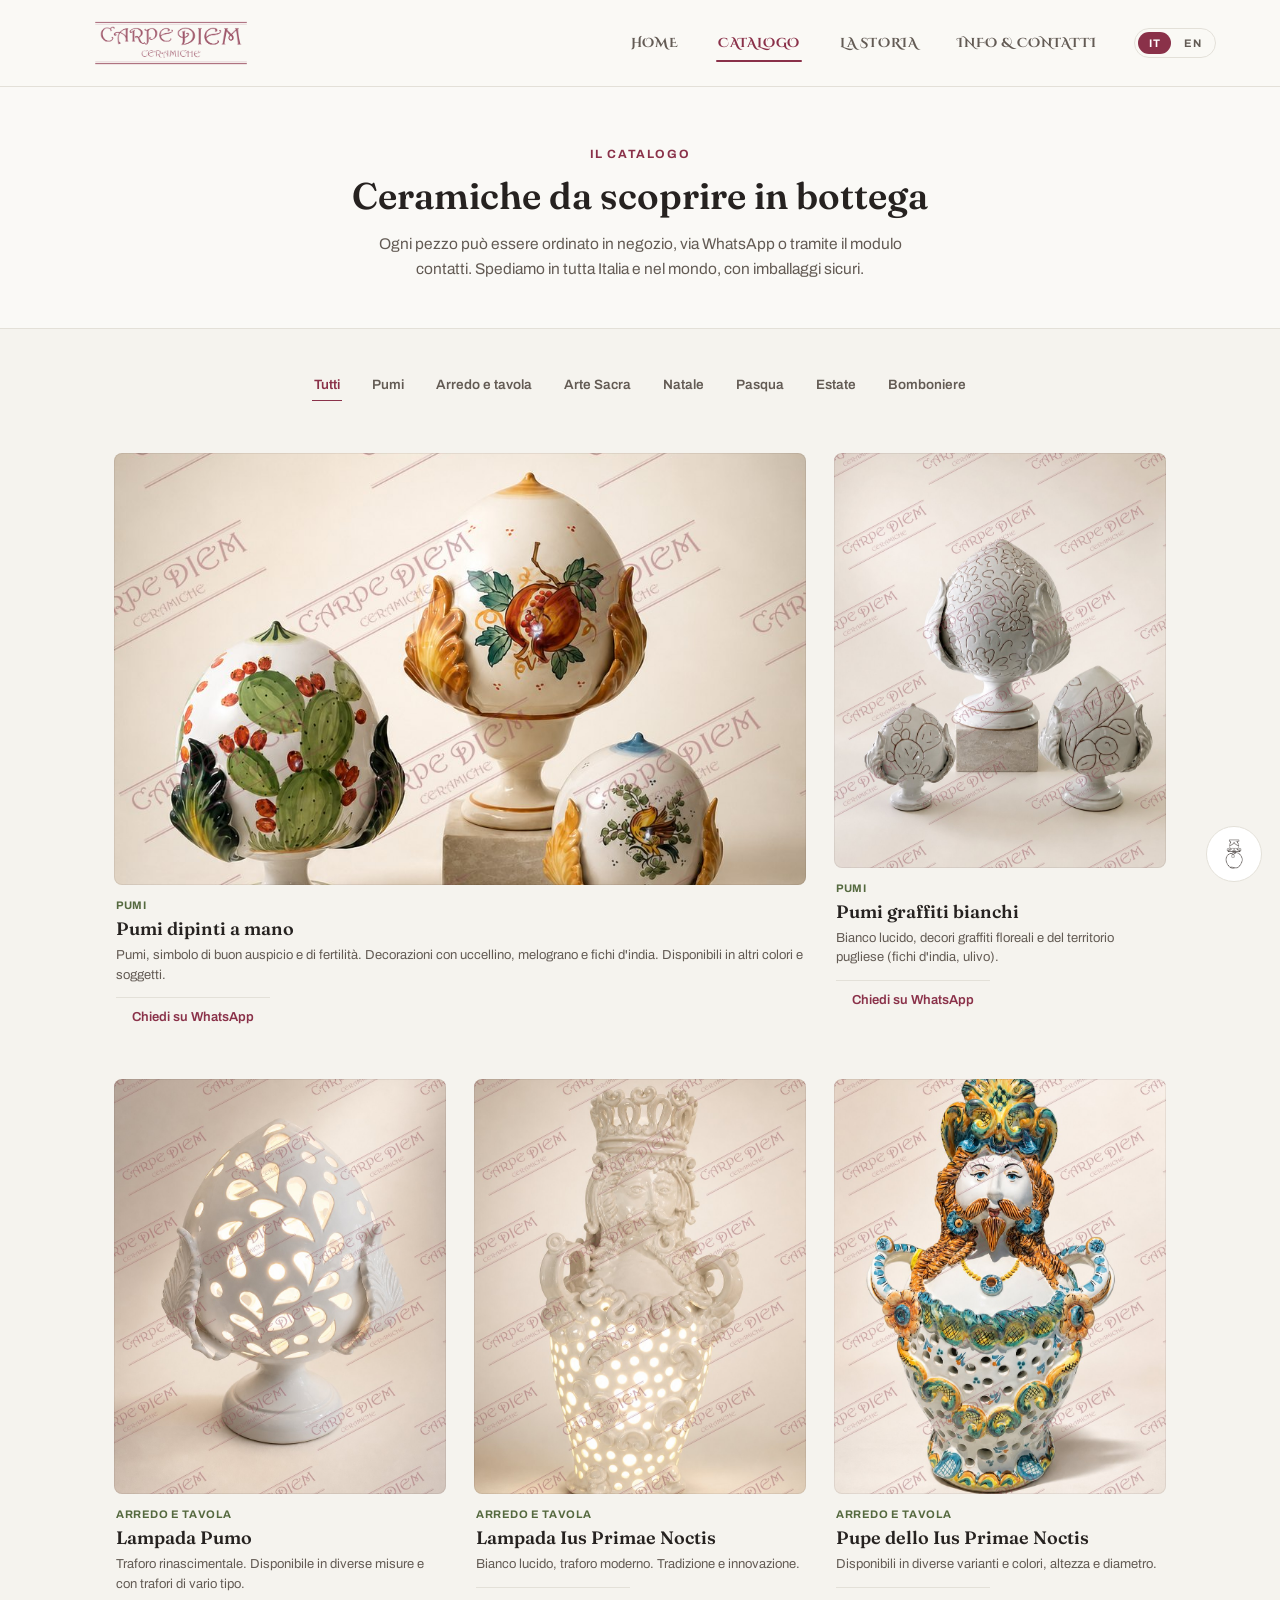
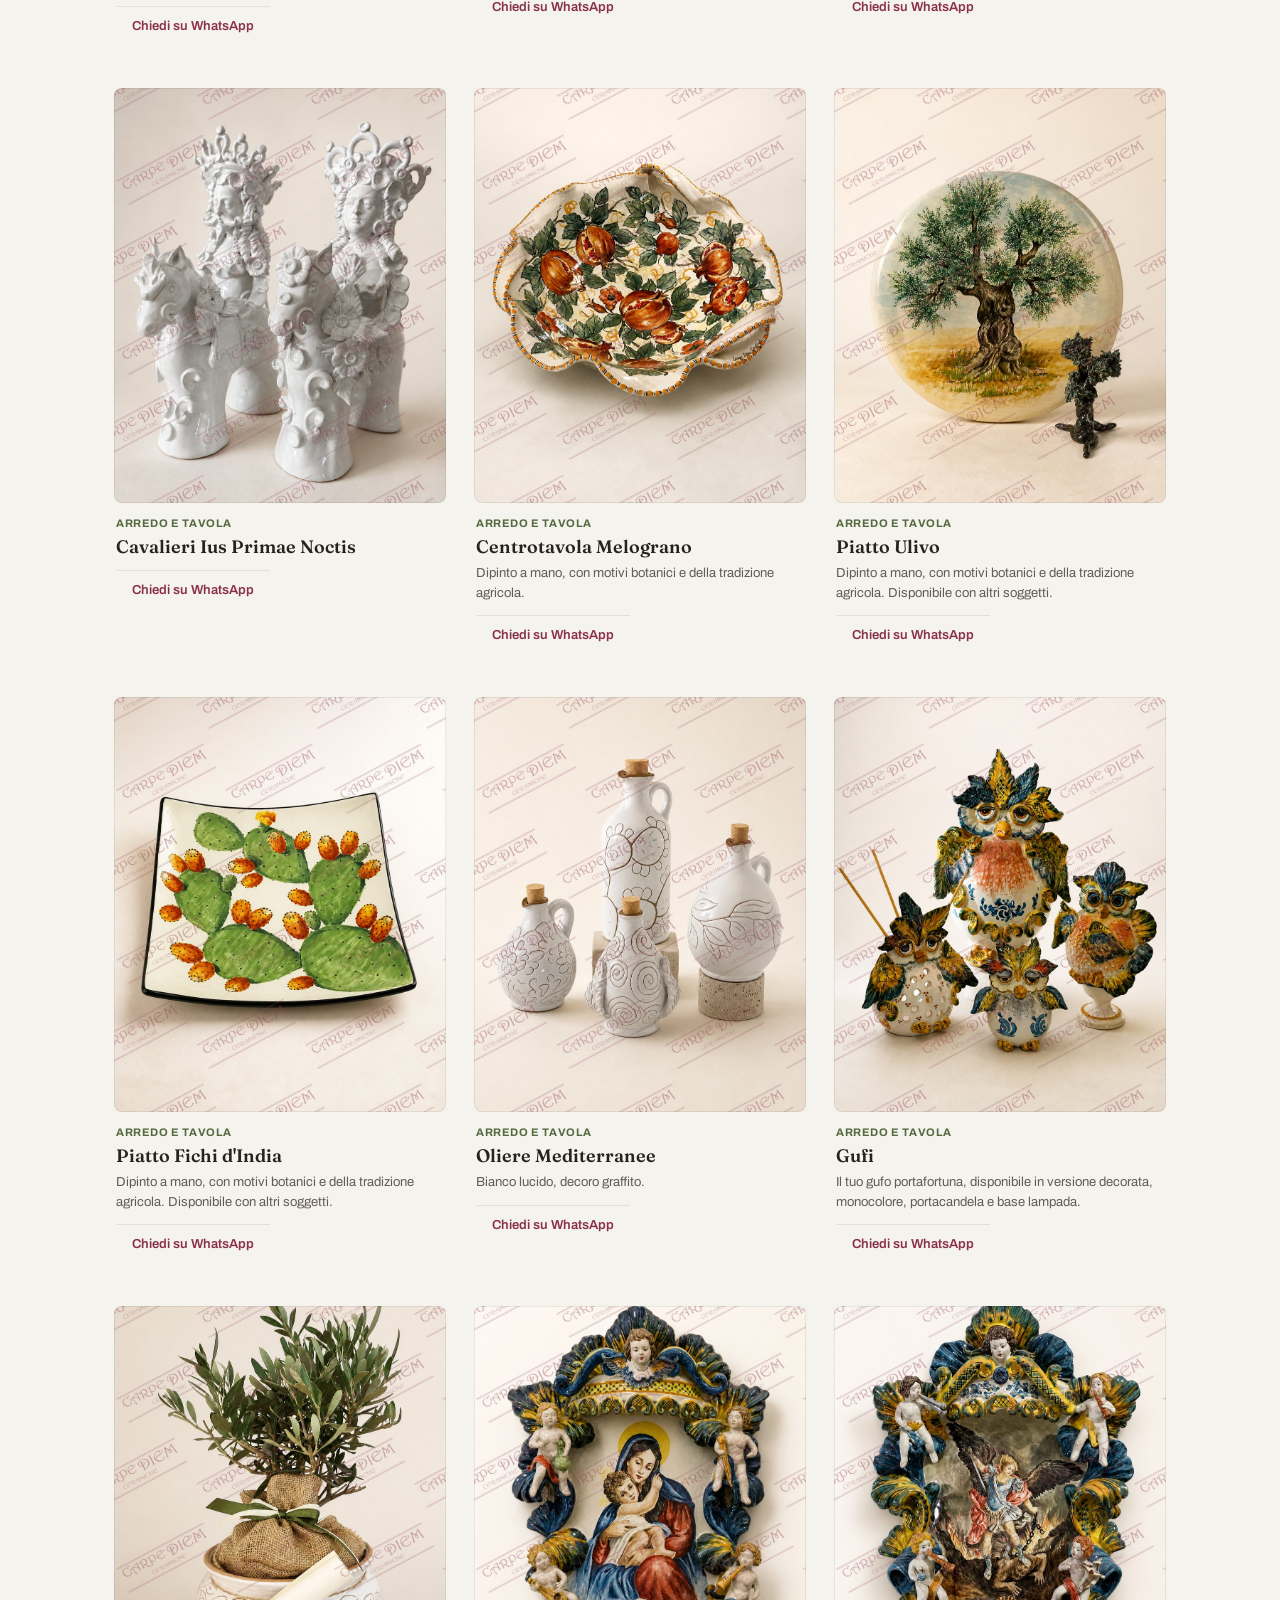
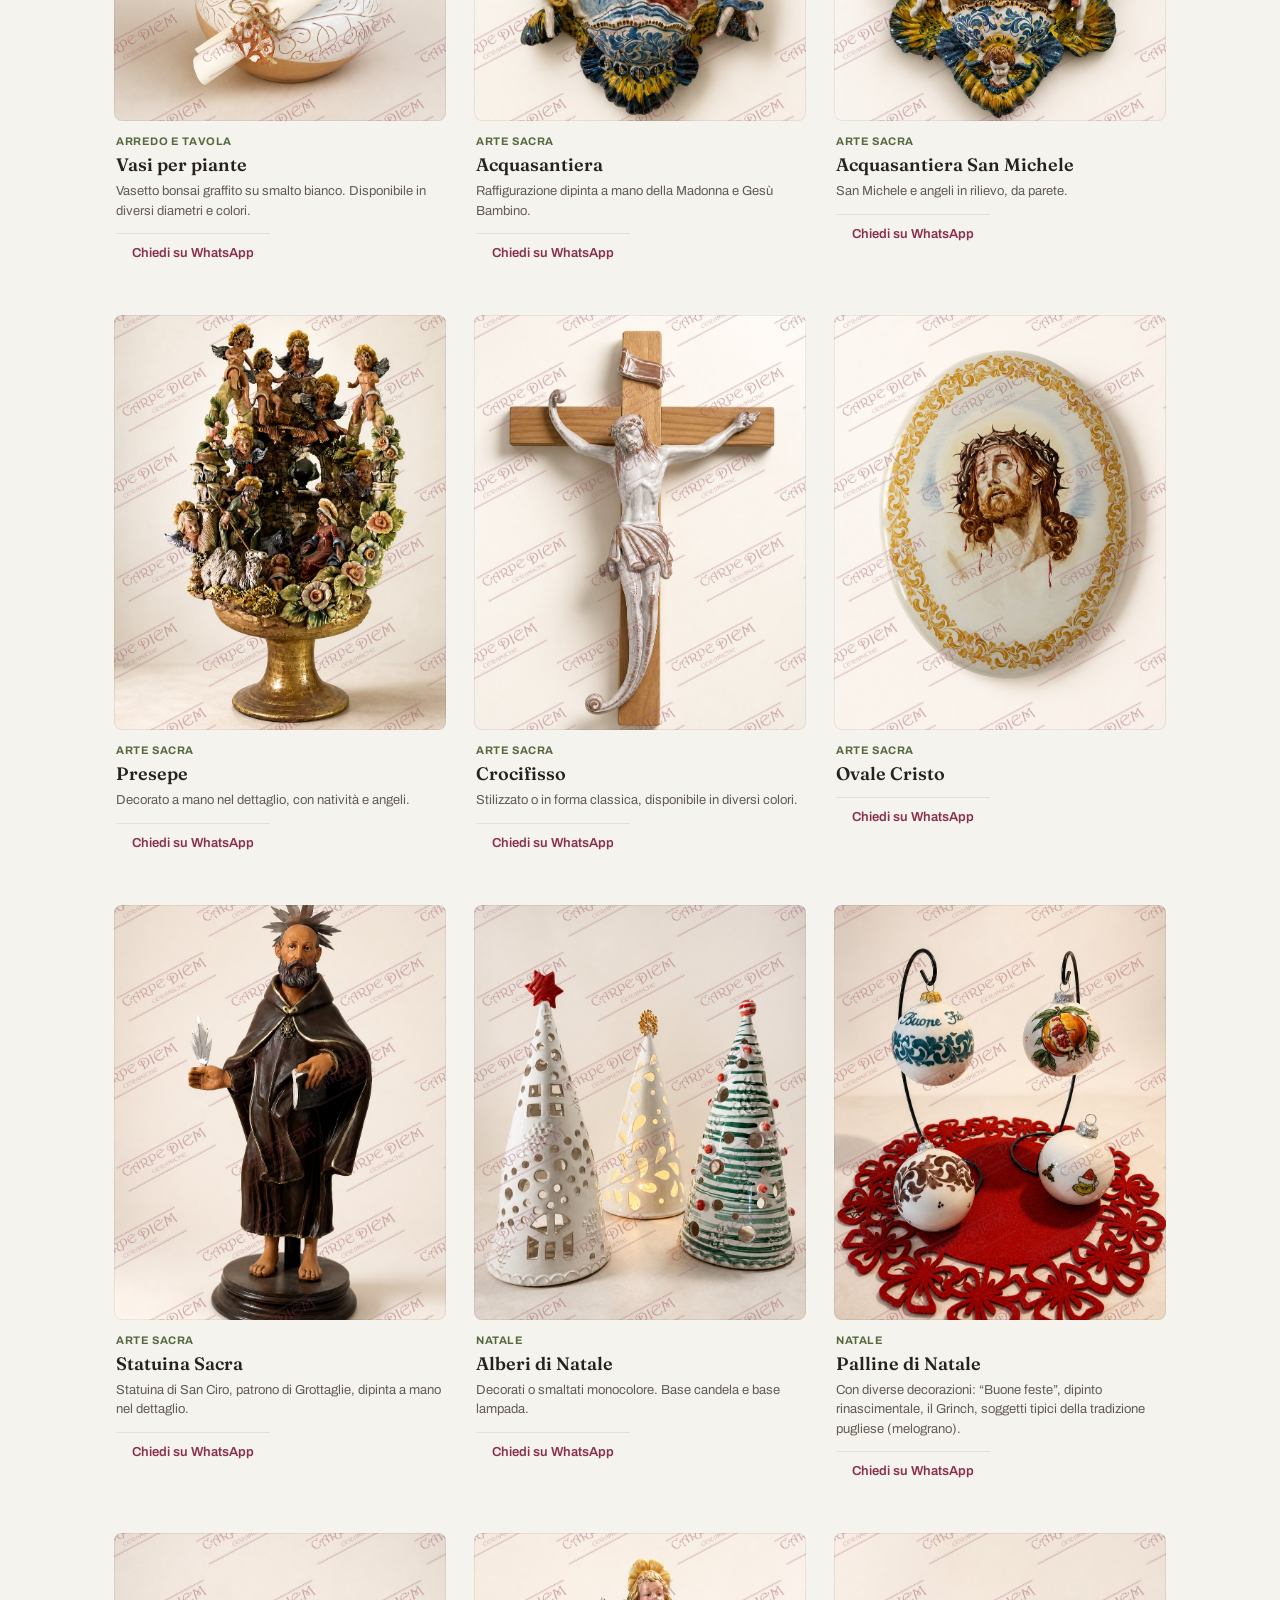
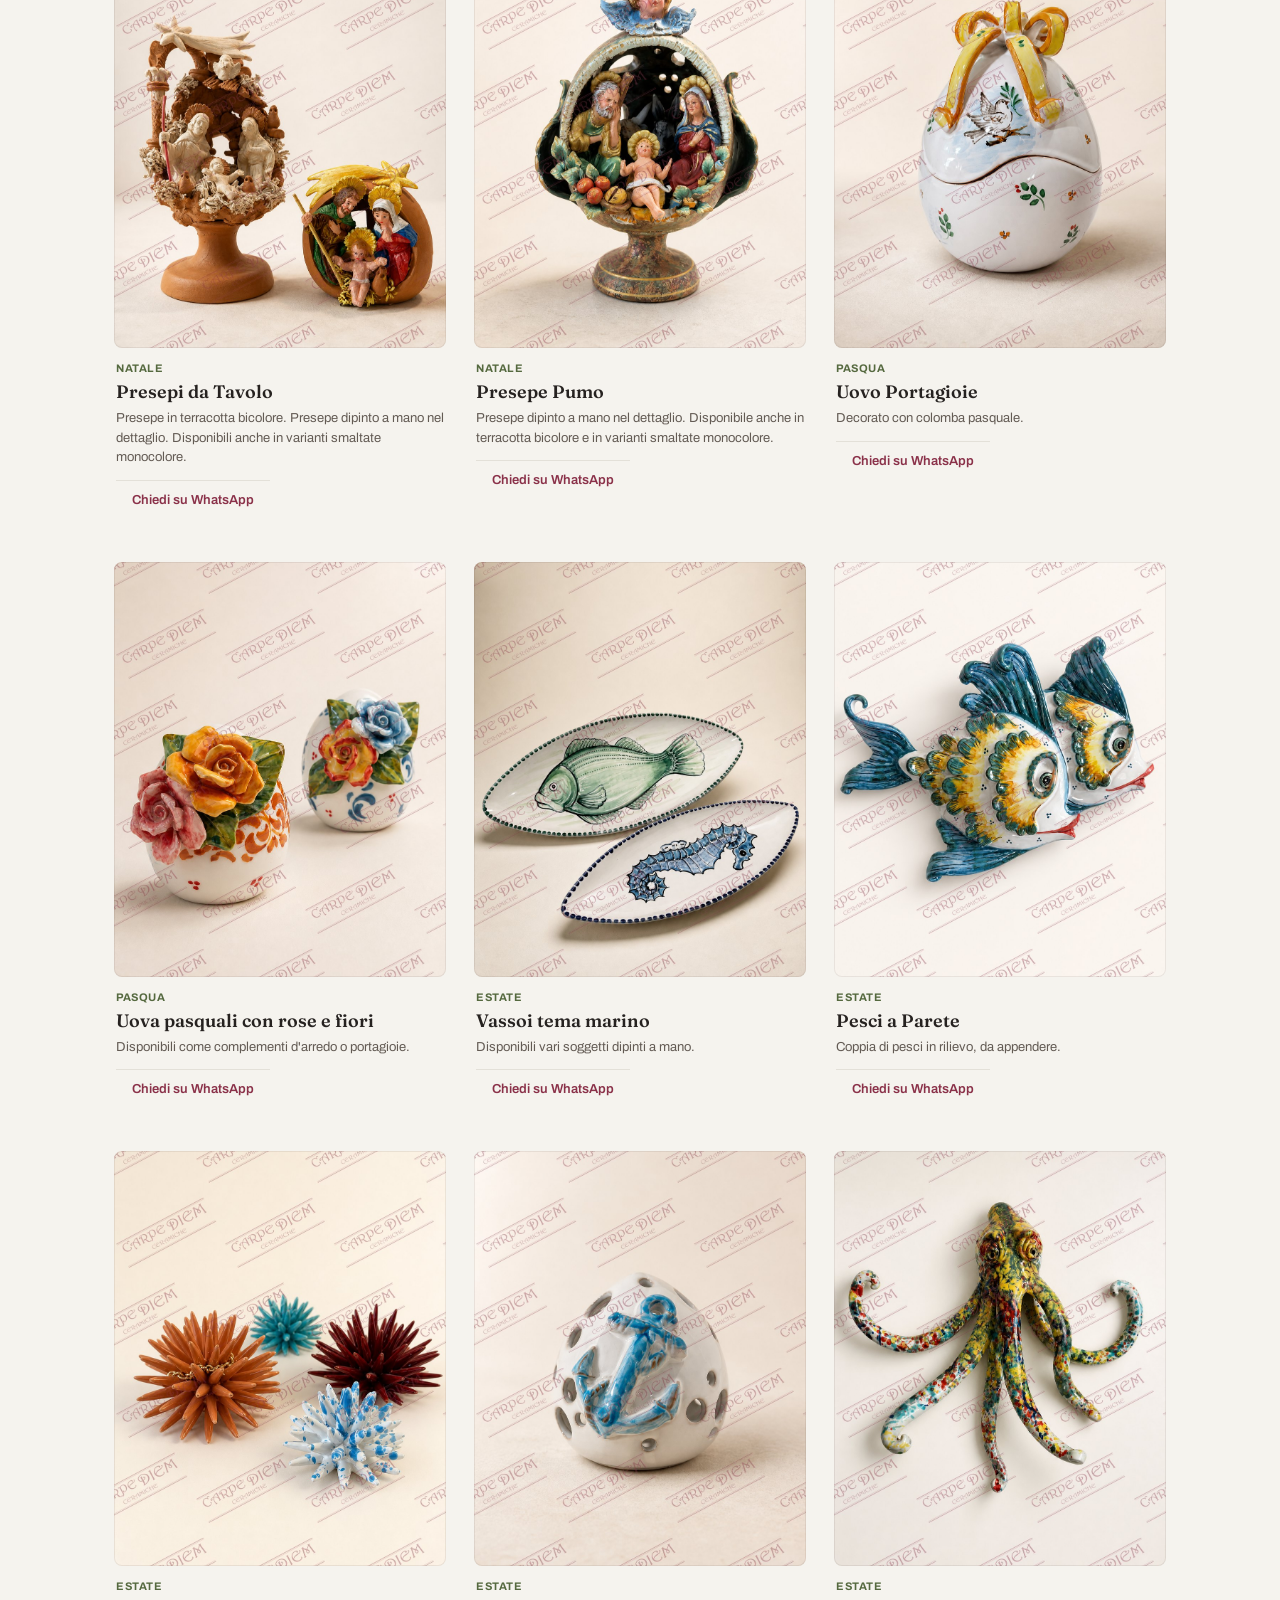
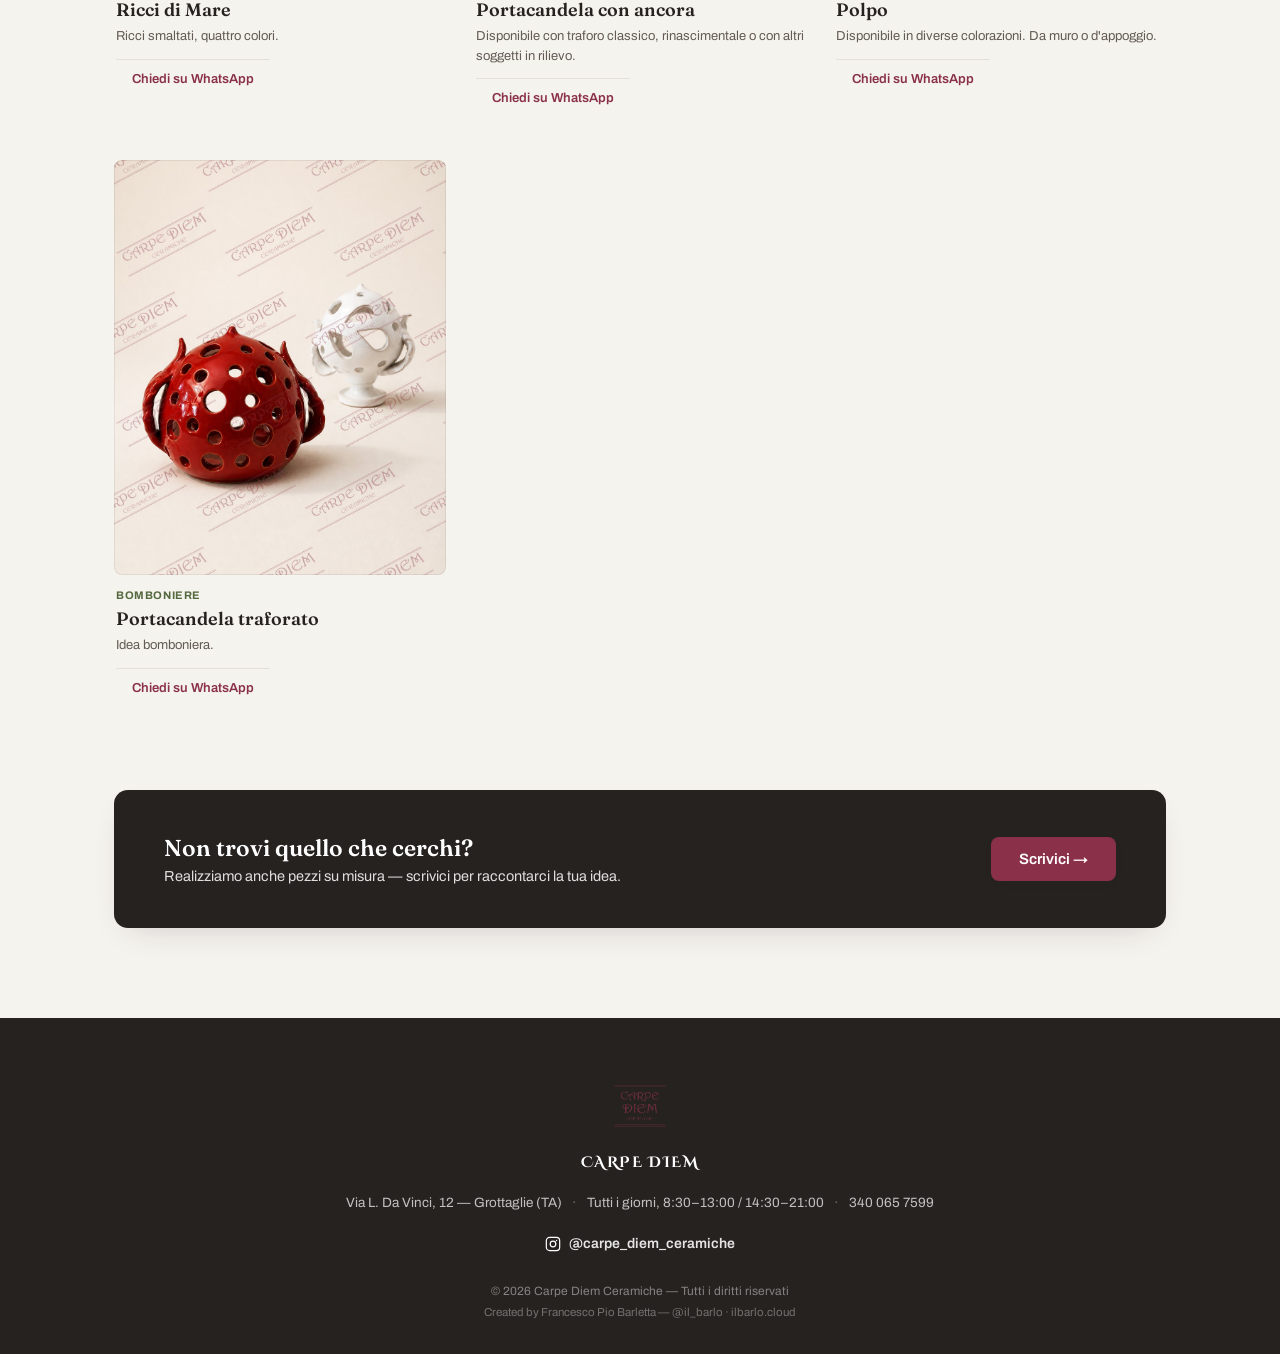
==== commit 7ca3fa40: "website up&running" ====
--- a/catalogo.html
+++ b/catalogo.html
@@ -77,92 +77,91 @@
 
   <div class="prod-grid is-all appear-in">
     <div class="prod-card is-featured" data-cat="pumi">
-      <div class="frame"><img src="assets/img/foto/web/studio/pumi-dipinti.jpg" alt="Tris di pumi dipinti a mano"></div>
+      <div class="frame"><img src="assets/img/foto/web/studio/pumi-dipinti.jpg" alt="Pumi dipinti a mano"></div>
       <div class="body">
         <div class="cat-tag" data-en="Pumi">Pumi</div>
-        <div class="name" data-en="Hand-Painted Pumi">Pumi Dipinti</div>
-        <div class="note" data-en="Lucky charms, hand-painted: bird, pomegranate, prickly pear.">Tris portafortuna dipinto a mano: uccellino, melograno e fichi d'india.</div>
-        <a class="ask-wa" href="https://wa.me/393400657599?text=Ciao%2C%20vorrei%20informazioni%20su%20questo%20pezzo%3A%20Pumi%20Dipinti" target="_blank" rel="noopener" data-en="Ask on WhatsApp">Chiedi su WhatsApp</a>
+        <div class="name" data-en="Hand-Painted Pumi">Pumi dipinti a mano</div>
+        <div class="note" data-en="Pumi, a symbol of good fortune and fertility. Decorated with a bird, pomegranate and prickly pear. Also available in other colours and motifs.">Pumi, simbolo di buon auspicio e di fertilità. Decorazioni con uccellino, melograno e fichi d'india. Disponibili in altri colori e soggetti.</div>
+        <a class="ask-wa" href="https://wa.me/393400657599?text=Ciao%2C%20vorrei%20informazioni%20su%20questo%20pezzo%3A%20Pumi%20dipinti%20a%20mano" target="_blank" rel="noopener" data-en="Ask on WhatsApp">Chiedi su WhatsApp</a>
       </div>
     </div>
     <div class="prod-card" data-cat="pumi">
-      <div class="frame"><img src="assets/img/foto/web/studio/pumi-bianchi.jpg" alt="Tris di pumi bianchi" loading="lazy"></div>
+      <div class="frame"><img src="assets/img/foto/web/studio/pumi-bianchi.jpg" alt="Pumi graffiti bianchi" loading="lazy"></div>
       <div class="body">
         <div class="cat-tag" data-en="Pumi">Pumi</div>
-        <div class="name" data-en="White Floral Pumi">Pumi Bianchi</div>
-        <div class="note" data-en="Gloss white, hand-etched botanical motifs.">Bianco lucido, decori botanici incisi a mano.</div>
-        <a class="ask-wa" href="https://wa.me/393400657599?text=Ciao%2C%20vorrei%20informazioni%20su%20questo%20pezzo%3A%20Pumi%20Bianchi" target="_blank" rel="noopener" data-en="Ask on WhatsApp">Chiedi su WhatsApp</a>
-      </div>
-    </div>
-    <div class="prod-card" data-cat="arredo">
-      <div class="frame"><img src="assets/img/foto/web/studio/lampada-pumo.jpg" alt="Lampada pumo traforata" loading="lazy"></div>
-      <div class="body">
-        <div class="cat-tag" data-en="Home &amp; Table">Arredo e tavola</div>
-        <div class="name" data-en="Pierced Pumo Lamp">Lampada Pumo Traforata</div>
-        <div class="note" data-en="Hand-pierced pumo lamp, warm glow through the holes.">Pumo traforato a mano, da accendere: luce calda tra i fori.</div>
-        <a class="ask-wa" href="https://wa.me/393400657599?text=Ciao%2C%20vorrei%20informazioni%20su%20questo%20pezzo%3A%20Lampada%20Pumo%20Traforata" target="_blank" rel="noopener" data-en="Ask on WhatsApp">Chiedi su WhatsApp</a>
-      </div>
-    </div>
-    <div class="prod-card" data-cat="arredo">
-      <div class="frame"><img src="assets/img/foto/web/studio/lampada-volto.jpg" alt="Lampada volto traforata" loading="lazy"></div>
-      <div class="body">
-        <div class="cat-tag" data-en="Home &amp; Table">Arredo e tavola</div>
-        <div class="name" data-en="Pierced Face Lamp">Lampada Volto Traforata</div>
-        <div class="note" data-en="Sculpted face, pierced base, light from within.">Volto scolpito e base traforata, luce da dentro.</div>
-        <a class="ask-wa" href="https://wa.me/393400657599?text=Ciao%2C%20vorrei%20informazioni%20su%20questo%20pezzo%3A%20Lampada%20Volto%20Traforata" target="_blank" rel="noopener" data-en="Ask on WhatsApp">Chiedi su WhatsApp</a>
-      </div>
-    </div>
-    <div class="prod-card" data-cat="arredo">
-      <div class="frame"><img src="assets/img/foto/web/studio/testa-dipinta.jpg" alt="Testa traforata dipinta" loading="lazy"></div>
-      <div class="body">
-        <div class="cat-tag" data-en="Home &amp; Table">Arredo e tavola</div>
-        <div class="name" data-en="Painted Face Lamp">Testa Dipinta Traforata</div>
-        <div class="note" data-en="Painted head, crown and pierced light.">Testa policroma, corona e traforo, da usare come lampada.</div>
-        <a class="ask-wa" href="https://wa.me/393400657599?text=Ciao%2C%20vorrei%20informazioni%20su%20questo%20pezzo%3A%20Testa%20Dipinta%20Traforata" target="_blank" rel="noopener" data-en="Ask on WhatsApp">Chiedi su WhatsApp</a>
-      </div>
-    </div>
-    <div class="prod-card" data-cat="arredo">
-      <div class="frame"><img src="assets/img/foto/web/studio/cavalieri.jpg" alt="Cavalieri in ceramica bianca" loading="lazy"></div>
-      <div class="body">
-        <div class="cat-tag" data-en="Home &amp; Table">Arredo e tavola</div>
-        <div class="name" data-en="White Knights">Cavalieri</div>
-        <div class="note" data-en="Pair in gloss white: king and queen on horseback.">Coppia in bianco lucido: re e regina a cavallo.</div>
-        <a class="ask-wa" href="https://wa.me/393400657599?text=Ciao%2C%20vorrei%20informazioni%20su%20questo%20pezzo%3A%20Cavalieri" target="_blank" rel="noopener" data-en="Ask on WhatsApp">Chiedi su WhatsApp</a>
-      </div>
-    </div>
-    <div class="prod-card" data-cat="arredo">
-      <div class="frame"><img src="assets/img/foto/web/studio/centrotavola-melagrane.jpg" alt="Centrotavola con melagrane" loading="lazy"></div>
-      <div class="body">
-        <div class="cat-tag" data-en="Home &amp; Table">Arredo e tavola</div>
-        <div class="name" data-en="Pomegranate Centerpiece">Centrotavola Melagrane</div>
-        <div class="note" data-en="Wavy bowl, hand-painted pomegranates.">Ciotola ondulata, melagrane dipinte a mano.</div>
-        <a class="ask-wa" href="https://wa.me/393400657599?text=Ciao%2C%20vorrei%20informazioni%20su%20questo%20pezzo%3A%20Centrotavola%20Melagrane" target="_blank" rel="noopener" data-en="Ask on WhatsApp">Chiedi su WhatsApp</a>
-      </div>
-    </div>
-    <div class="prod-card" data-cat="arredo">
-      <div class="frame"><img src="assets/img/foto/web/studio/piatto-ulivo.jpg" alt="Piatto con ulivo" loading="lazy"></div>
+        <div class="name" data-en="White Sgraffito Pumi">Pumi graffiti bianchi</div>
+        <div class="note" data-en="Gloss white, with sgraffito floral and Apulian motifs (prickly pear, olive).">Bianco lucido, decori graffiti floreali e del territorio pugliese (fichi d'india, ulivo).</div>
+        <a class="ask-wa" href="https://wa.me/393400657599?text=Ciao%2C%20vorrei%20informazioni%20su%20questo%20pezzo%3A%20Pumi%20graffiti%20bianchi" target="_blank" rel="noopener" data-en="Ask on WhatsApp">Chiedi su WhatsApp</a>
+      </div>
+    </div>
+    <div class="prod-card" data-cat="arredo">
+      <div class="frame"><img src="assets/img/foto/web/studio/lampada-pumo.jpg" alt="Lampada Pumo" loading="lazy"></div>
+      <div class="body">
+        <div class="cat-tag" data-en="Home &amp; Table">Arredo e tavola</div>
+        <div class="name" data-en="Pumo Lamp">Lampada Pumo</div>
+        <div class="note" data-en="Renaissance piercing. Available in several sizes and with different openwork patterns.">Traforo rinascimentale. Disponibile in diverse misure e con trafori di vario tipo.</div>
+        <a class="ask-wa" href="https://wa.me/393400657599?text=Ciao%2C%20vorrei%20informazioni%20su%20questo%20pezzo%3A%20Lampada%20Pumo" target="_blank" rel="noopener" data-en="Ask on WhatsApp">Chiedi su WhatsApp</a>
+      </div>
+    </div>
+    <div class="prod-card" data-cat="arredo">
+      <div class="frame"><img src="assets/img/foto/web/studio/lampada-volto.jpg" alt="Lampada Ius Primae Noctis" loading="lazy"></div>
+      <div class="body">
+        <div class="cat-tag" data-en="Home &amp; Table">Arredo e tavola</div>
+        <div class="name" data-en="Ius Primae Noctis Lamp">Lampada Ius Primae Noctis</div>
+        <div class="note" data-en="Gloss white, contemporary piercing. Tradition and innovation.">Bianco lucido, traforo moderno. Tradizione e innovazione.</div>
+        <a class="ask-wa" href="https://wa.me/393400657599?text=Ciao%2C%20vorrei%20informazioni%20su%20questo%20pezzo%3A%20Lampada%20Ius%20Primae%20Noctis" target="_blank" rel="noopener" data-en="Ask on WhatsApp">Chiedi su WhatsApp</a>
+      </div>
+    </div>
+    <div class="prod-card" data-cat="arredo">
+      <div class="frame"><img src="assets/img/foto/web/studio/testa-dipinta.jpg" alt="Pupe dello Ius Primae Noctis" loading="lazy"></div>
+      <div class="body">
+        <div class="cat-tag" data-en="Home &amp; Table">Arredo e tavola</div>
+        <div class="name" data-en="Ius Primae Noctis Figures">Pupe dello Ius Primae Noctis</div>
+        <div class="note" data-en="Available in several variants and colours, heights and diameters.">Disponibili in diverse varianti e colori, altezza e diametro.</div>
+        <a class="ask-wa" href="https://wa.me/393400657599?text=Ciao%2C%20vorrei%20informazioni%20su%20questo%20pezzo%3A%20Pupe%20dello%20Ius%20Primae%20Noctis" target="_blank" rel="noopener" data-en="Ask on WhatsApp">Chiedi su WhatsApp</a>
+      </div>
+    </div>
+    <div class="prod-card" data-cat="arredo">
+      <div class="frame"><img src="assets/img/foto/web/studio/cavalieri.jpg" alt="Cavalieri Ius Primae Noctis" loading="lazy"></div>
+      <div class="body">
+        <div class="cat-tag" data-en="Home &amp; Table">Arredo e tavola</div>
+        <div class="name" data-en="Ius Primae Noctis Knights">Cavalieri Ius Primae Noctis</div>
+        <a class="ask-wa" href="https://wa.me/393400657599?text=Ciao%2C%20vorrei%20informazioni%20su%20questo%20pezzo%3A%20Cavalieri%20Ius%20Primae%20Noctis" target="_blank" rel="noopener" data-en="Ask on WhatsApp">Chiedi su WhatsApp</a>
+      </div>
+    </div>
+    <div class="prod-card" data-cat="arredo">
+      <div class="frame"><img src="assets/img/foto/web/studio/centrotavola-melagrane.jpg" alt="Centrotavola Melograno" loading="lazy"></div>
+      <div class="body">
+        <div class="cat-tag" data-en="Home &amp; Table">Arredo e tavola</div>
+        <div class="name" data-en="Pomegranate Centerpiece">Centrotavola Melograno</div>
+        <div class="note" data-en="Hand-painted, with botanical and agricultural motifs.">Dipinto a mano, con motivi botanici e della tradizione agricola.</div>
+        <a class="ask-wa" href="https://wa.me/393400657599?text=Ciao%2C%20vorrei%20informazioni%20su%20questo%20pezzo%3A%20Centrotavola%20Melograno" target="_blank" rel="noopener" data-en="Ask on WhatsApp">Chiedi su WhatsApp</a>
+      </div>
+    </div>
+    <div class="prod-card" data-cat="arredo">
+      <div class="frame"><img src="assets/img/foto/web/studio/piatto-ulivo.jpg" alt="Piatto Ulivo" loading="lazy"></div>
       <div class="body">
         <div class="cat-tag" data-en="Home &amp; Table">Arredo e tavola</div>
         <div class="name" data-en="Olive Tree Plate">Piatto Ulivo</div>
-        <div class="note" data-en="Round plate, olive tree painted by hand.">Piatto tondo, ulivo dipinto a mano.</div>
+        <div class="note" data-en="Hand-painted, with botanical and agricultural motifs. Also available with other subjects.">Dipinto a mano, con motivi botanici e della tradizione agricola. Disponibile con altri soggetti.</div>
         <a class="ask-wa" href="https://wa.me/393400657599?text=Ciao%2C%20vorrei%20informazioni%20su%20questo%20pezzo%3A%20Piatto%20Ulivo" target="_blank" rel="noopener" data-en="Ask on WhatsApp">Chiedi su WhatsApp</a>
       </div>
     </div>
     <div class="prod-card" data-cat="arredo">
-      <div class="frame"><img src="assets/img/foto/web/studio/piatto-fichi-dindia.jpg" alt="Piatto fichi d'india" loading="lazy"></div>
+      <div class="frame"><img src="assets/img/foto/web/studio/piatto-fichi-dindia.jpg" alt="Piatto Fichi d'India" loading="lazy"></div>
       <div class="body">
         <div class="cat-tag" data-en="Home &amp; Table">Arredo e tavola</div>
         <div class="name" data-en="Prickly Pear Plate">Piatto Fichi d'India</div>
-        <div class="note" data-en="Square plate, prickly pear, Mediterranean motif.">Piatto quadrato, fichi d'india e decoro mediterraneo.</div>
+        <div class="note" data-en="Hand-painted, with botanical and agricultural motifs. Also available with other subjects.">Dipinto a mano, con motivi botanici e della tradizione agricola. Disponibile con altri soggetti.</div>
         <a class="ask-wa" href="https://wa.me/393400657599?text=Ciao%2C%20vorrei%20informazioni%20su%20questo%20pezzo%3A%20Piatto%20Fichi%20d%27India" target="_blank" rel="noopener" data-en="Ask on WhatsApp">Chiedi su WhatsApp</a>
       </div>
     </div>
     <div class="prod-card" data-cat="arredo">
-      <div class="frame"><img src="assets/img/foto/web/studio/oliere-mediterranee.jpg" alt="Oliere mediterranee" loading="lazy"></div>
+      <div class="frame"><img src="assets/img/foto/web/studio/oliere-mediterranee.jpg" alt="Oliere Mediterranee" loading="lazy"></div>
       <div class="body">
         <div class="cat-tag" data-en="Home &amp; Table">Arredo e tavola</div>
         <div class="name" data-en="Mediterranean Oil Bottles">Oliere Mediterranee</div>
-        <div class="note" data-en="Four bottles, different motifs, cork stoppers.">Quattro oliere, decori diversi, tappo in sughero.</div>
+        <div class="note" data-en="Gloss white, sgraffito decoration.">Bianco lucido, decoro graffito.</div>
         <a class="ask-wa" href="https://wa.me/393400657599?text=Ciao%2C%20vorrei%20informazioni%20su%20questo%20pezzo%3A%20Oliere%20Mediterranee" target="_blank" rel="noopener" data-en="Ask on WhatsApp">Chiedi su WhatsApp</a>
       </div>
     </div>
@@ -170,18 +169,27 @@
       <div class="frame"><img src="assets/img/foto/web/studio/gufi.jpg" alt="Gufi in ceramica" loading="lazy"></div>
       <div class="body">
         <div class="cat-tag" data-en="Home &amp; Table">Arredo e tavola</div>
-        <div class="name" data-en="Ceramic Owls">Gufi</div>
-        <div class="note" data-en="Decorative owls; some also work as lights or incense holders.">Gufi decorativi; alcuni anche come lumini o porta incenso.</div>
+        <div class="name" data-en="Owls">Gufi</div>
+        <div class="note" data-en="Your lucky owl, available decorated, solid-colour, as a candle holder or as a lamp base.">Il tuo gufo portafortuna, disponibile in versione decorata, monocolore, portacandela e base lampada.</div>
         <a class="ask-wa" href="https://wa.me/393400657599?text=Ciao%2C%20vorrei%20informazioni%20su%20questo%20pezzo%3A%20Gufi" target="_blank" rel="noopener" data-en="Ask on WhatsApp">Chiedi su WhatsApp</a>
       </div>
     </div>
+    <div class="prod-card" data-cat="arredo">
+      <div class="frame"><img src="assets/img/foto/web/studio/bonsai-ulivo.jpg" alt="Vasi per piante" loading="lazy"></div>
+      <div class="body">
+        <div class="cat-tag" data-en="Home &amp; Table">Arredo e tavola</div>
+        <div class="name" data-en="Plant Pots">Vasi per piante</div>
+        <div class="note" data-en="Bonsai pot, sgraffito on white glaze. Available in several diameters and colours.">Vasetto bonsai graffito su smalto bianco. Disponibile in diversi diametri e colori.</div>
+        <a class="ask-wa" href="https://wa.me/393400657599?text=Ciao%2C%20vorrei%20informazioni%20su%20questo%20pezzo%3A%20Vasi%20per%20piante" target="_blank" rel="noopener" data-en="Ask on WhatsApp">Chiedi su WhatsApp</a>
+      </div>
+    </div>
     <div class="prod-card" data-cat="sacra">
       <div class="frame"><img src="assets/img/foto/web/studio/acquasantiera.jpg" alt="Acquasantiera Madonna con Bambino" loading="lazy"></div>
       <div class="body">
         <div class="cat-tag" data-en="Sacred Art">Arte Sacra</div>
-        <div class="name" data-en="Madonna Holy Water Font">Acquasantiera</div>
-        <div class="note" data-en="Madonna and Child with cherubs, for the wall.">Madonna con Bambino e putti, da parete.</div>
-        <a class="ask-wa" href="https://wa.me/393400657599?text=Ciao%2C%20vorrei%20informazioni%20su%20questo%20pezzo%3A%20Acquasantiera%20Madonna%20con%20Bambino" target="_blank" rel="noopener" data-en="Ask on WhatsApp">Chiedi su WhatsApp</a>
+        <div class="name" data-en="Holy Water Font">Acquasantiera</div>
+        <div class="note" data-en="Hand-painted depiction of the Madonna and Child.">Raffigurazione dipinta a mano della Madonna e Gesù Bambino.</div>
+        <a class="ask-wa" href="https://wa.me/393400657599?text=Ciao%2C%20vorrei%20informazioni%20su%20questo%20pezzo%3A%20Acquasantiera" target="_blank" rel="noopener" data-en="Ask on WhatsApp">Chiedi su WhatsApp</a>
       </div>
     </div>
     <div class="prod-card" data-cat="sacra">
@@ -197,8 +205,8 @@
       <div class="frame"><img src="assets/img/foto/web/studio/presepe.jpg" alt="Presepe in ceramica" loading="lazy"></div>
       <div class="body">
         <div class="cat-tag" data-en="Sacred Art">Arte Sacra</div>
-        <div class="name" data-en="Nativity Centerpiece">Presepe</div>
-        <div class="note" data-en="Polychrome nativity, angels and flowers, on a pedestal.">Natività policroma, angeli e fiori, su piedistallo.</div>
+        <div class="name" data-en="Nativity">Presepe</div>
+        <div class="note" data-en="Hand-decorated in detail, with the Nativity and angels.">Decorato a mano nel dettaglio, con natività e angeli.</div>
         <a class="ask-wa" href="https://wa.me/393400657599?text=Ciao%2C%20vorrei%20informazioni%20su%20questo%20pezzo%3A%20Presepe" target="_blank" rel="noopener" data-en="Ask on WhatsApp">Chiedi su WhatsApp</a>
       </div>
     </div>
@@ -206,18 +214,17 @@
       <div class="frame"><img src="assets/img/foto/web/studio/crocifisso.jpg" alt="Crocifisso in ceramica e legno" loading="lazy"></div>
       <div class="body">
         <div class="cat-tag" data-en="Sacred Art">Arte Sacra</div>
-        <div class="name" data-en="Ceramic Crucifix">Crocifisso</div>
-        <div class="note" data-en="Glazed ceramic Christ on a wooden cross.">Cristo in ceramica smaltata su croce in legno.</div>
+        <div class="name" data-en="Crucifix">Crocifisso</div>
+        <div class="note" data-en="Stylized or in classic form, available in several colours.">Stilizzato o in forma classica, disponibile in diversi colori.</div>
         <a class="ask-wa" href="https://wa.me/393400657599?text=Ciao%2C%20vorrei%20informazioni%20su%20questo%20pezzo%3A%20Crocifisso" target="_blank" rel="noopener" data-en="Ask on WhatsApp">Chiedi su WhatsApp</a>
       </div>
     </div>
     <div class="prod-card" data-cat="sacra">
-      <div class="frame"><img src="assets/img/foto/web/studio/piatto-cristo.jpg" alt="Piatto con Cristo" loading="lazy"></div>
-      <div class="body">
-        <div class="cat-tag" data-en="Sacred Art">Arte Sacra</div>
-        <div class="name" data-en="Christ Plate">Piatto Cristo</div>
-        <div class="note" data-en="Oval plaque, Christ painted by hand.">Piatto ovale dipinto a mano, Cristo con corona di spine.</div>
-        <a class="ask-wa" href="https://wa.me/393400657599?text=Ciao%2C%20vorrei%20informazioni%20su%20questo%20pezzo%3A%20Piatto%20Cristo" target="_blank" rel="noopener" data-en="Ask on WhatsApp">Chiedi su WhatsApp</a>
+      <div class="frame"><img src="assets/img/foto/web/studio/piatto-cristo.jpg" alt="Ovale Cristo" loading="lazy"></div>
+      <div class="body">
+        <div class="cat-tag" data-en="Sacred Art">Arte Sacra</div>
+        <div class="name" data-en="Christ Oval">Ovale Cristo</div>
+        <a class="ask-wa" href="https://wa.me/393400657599?text=Ciao%2C%20vorrei%20informazioni%20su%20questo%20pezzo%3A%20Ovale%20Cristo" target="_blank" rel="noopener" data-en="Ask on WhatsApp">Chiedi su WhatsApp</a>
       </div>
     </div>
     <div class="prod-card" data-cat="sacra">
@@ -225,7 +232,7 @@
       <div class="body">
         <div class="cat-tag" data-en="Sacred Art">Arte Sacra</div>
         <div class="name" data-en="Saint Figurine">Statuina Sacra</div>
-        <div class="note" data-en="Figurine modeled and painted by hand.">Figura modellata e dipinta a mano.</div>
+        <div class="note" data-en="Figurine of Saint Cyrus, patron of Grottaglie, painted by hand in detail.">Statuina di San Ciro, patrono di Grottaglie, dipinta a mano nel dettaglio.</div>
         <a class="ask-wa" href="https://wa.me/393400657599?text=Ciao%2C%20vorrei%20informazioni%20su%20questo%20pezzo%3A%20Statuina%20Sacra" target="_blank" rel="noopener" data-en="Ask on WhatsApp">Chiedi su WhatsApp</a>
       </div>
     </div>
@@ -233,8 +240,8 @@
       <div class="frame"><img src="assets/img/foto/web/studio/alberi-natale.jpg" alt="Alberi di Natale in ceramica" loading="lazy"></div>
       <div class="body">
         <div class="cat-tag" data-en="Christmas">Natale</div>
-        <div class="name" data-en="Christmas Tree Lanterns">Alberi di Natale</div>
-        <div class="note" data-en="Cone trees, pierced and lit from within.">Alberi conici traforati, da accendere.</div>
+        <div class="name" data-en="Christmas Trees">Alberi di Natale</div>
+        <div class="note" data-en="Decorated or solid-colour glazed. Candle base and lamp base.">Decorati o smaltati monocolore. Base candela e base lampada.</div>
         <a class="ask-wa" href="https://wa.me/393400657599?text=Ciao%2C%20vorrei%20informazioni%20su%20questo%20pezzo%3A%20Alberi%20di%20Natale" target="_blank" rel="noopener" data-en="Ask on WhatsApp">Chiedi su WhatsApp</a>
       </div>
     </div>
@@ -242,8 +249,8 @@
       <div class="frame"><img src="assets/img/foto/web/studio/palline-natale.jpg" alt="Palline di Natale in ceramica" loading="lazy"></div>
       <div class="body">
         <div class="cat-tag" data-en="Christmas">Natale</div>
-        <div class="name" data-en="Ceramic Baubles">Palline di Natale</div>
-        <div class="note" data-en="Hand-painted ceramic baubles for the tree.">Palline in ceramica dipinte a mano, per l'albero.</div>
+        <div class="name" data-en="Christmas Baubles">Palline di Natale</div>
+        <div class="note" data-en="With various decorations: &quot;Buone feste&quot;, Renaissance painting, the Grinch, typical Apulian motifs (pomegranate).">Con diverse decorazioni: “Buone feste”, dipinto rinascimentale, il Grinch, soggetti tipici della tradizione pugliese (melograno).</div>
         <a class="ask-wa" href="https://wa.me/393400657599?text=Ciao%2C%20vorrei%20informazioni%20su%20questo%20pezzo%3A%20Palline%20di%20Natale" target="_blank" rel="noopener" data-en="Ask on WhatsApp">Chiedi su WhatsApp</a>
       </div>
     </div>
@@ -252,7 +259,7 @@
       <div class="body">
         <div class="cat-tag" data-en="Christmas">Natale</div>
         <div class="name" data-en="Table Nativities">Presepi da Tavolo</div>
-        <div class="note" data-en="Two table nativities, terracotta grotto and Holy Family.">Due presepi da tavolo, grotta in terracotta e Natività.</div>
+        <div class="note" data-en="Two-tone terracotta nativity. Nativity painted by hand in detail. Also available in solid-colour glazed versions.">Presepe in terracotta bicolore. Presepe dipinto a mano nel dettaglio. Disponibili anche in varianti smaltate monocolore.</div>
         <a class="ask-wa" href="https://wa.me/393400657599?text=Ciao%2C%20vorrei%20informazioni%20su%20questo%20pezzo%3A%20Presepi%20da%20Tavolo" target="_blank" rel="noopener" data-en="Ask on WhatsApp">Chiedi su WhatsApp</a>
       </div>
     </div>
@@ -261,35 +268,35 @@
       <div class="body">
         <div class="cat-tag" data-en="Christmas">Natale</div>
         <div class="name" data-en="Pumo Nativity">Presepe Pumo</div>
-        <div class="note" data-en="The Nativity inside a pumo, cherub on top.">La Natività dentro un pumo, con cherubino in cima.</div>
+        <div class="note" data-en="Nativity painted by hand in detail. Also available in two-tone terracotta and solid-colour glazed versions.">Presepe dipinto a mano nel dettaglio. Disponibile anche in terracotta bicolore e in varianti smaltate monocolore.</div>
         <a class="ask-wa" href="https://wa.me/393400657599?text=Ciao%2C%20vorrei%20informazioni%20su%20questo%20pezzo%3A%20Presepe%20Pumo" target="_blank" rel="noopener" data-en="Ask on WhatsApp">Chiedi su WhatsApp</a>
       </div>
     </div>
     <div class="prod-card" data-cat="pasqua">
-      <div class="frame"><img src="assets/img/foto/web/studio/uovo-colomba.jpg" alt="Uovo di Pasqua con colomba" loading="lazy"></div>
+      <div class="frame"><img src="assets/img/foto/web/studio/uovo-colomba.jpg" alt="Uovo Portagioie" loading="lazy"></div>
       <div class="body">
         <div class="cat-tag" data-en="Easter">Pasqua</div>
-        <div class="name" data-en="Dove Egg">Uovo Colomba</div>
-        <div class="note" data-en="Egg jar with a bow, dove and olive sprig.">Ovetto con fiocco, colomba e rametto d'ulivo.</div>
-        <a class="ask-wa" href="https://wa.me/393400657599?text=Ciao%2C%20vorrei%20informazioni%20su%20questo%20pezzo%3A%20Uovo%20Colomba" target="_blank" rel="noopener" data-en="Ask on WhatsApp">Chiedi su WhatsApp</a>
+        <div class="name" data-en="Jewellery Egg">Uovo Portagioie</div>
+        <div class="note" data-en="Decorated with an Easter dove.">Decorato con colomba pasquale.</div>
+        <a class="ask-wa" href="https://wa.me/393400657599?text=Ciao%2C%20vorrei%20informazioni%20su%20questo%20pezzo%3A%20Uovo%20Portagioie" target="_blank" rel="noopener" data-en="Ask on WhatsApp">Chiedi su WhatsApp</a>
       </div>
     </div>
     <div class="prod-card" data-cat="pasqua">
       <div class="frame"><img src="assets/img/foto/web/studio/uova-rose.jpg" alt="Uova di Pasqua con rose" loading="lazy"></div>
       <div class="body">
         <div class="cat-tag" data-en="Easter">Pasqua</div>
-        <div class="name" data-en="Rose Eggs">Uova con Rose</div>
-        <div class="note" data-en="Two white eggs, sculpted roses, hand-painted.">Due uova bianche, rose in rilievo e decori a mano.</div>
-        <a class="ask-wa" href="https://wa.me/393400657599?text=Ciao%2C%20vorrei%20informazioni%20su%20questo%20pezzo%3A%20Uova%20con%20Rose" target="_blank" rel="noopener" data-en="Ask on WhatsApp">Chiedi su WhatsApp</a>
+        <div class="name" data-en="Easter Eggs with Roses and Flowers">Uova pasquali con rose e fiori</div>
+        <div class="note" data-en="Available as décor pieces or jewellery boxes.">Disponibili come complementi d'arredo o portagioie.</div>
+        <a class="ask-wa" href="https://wa.me/393400657599?text=Ciao%2C%20vorrei%20informazioni%20su%20questo%20pezzo%3A%20Uova%20pasquali%20con%20rose%20e%20fiori" target="_blank" rel="noopener" data-en="Ask on WhatsApp">Chiedi su WhatsApp</a>
       </div>
     </div>
     <div class="prod-card" data-cat="estate">
       <div class="frame"><img src="assets/img/foto/web/studio/vassoi-mare.jpg" alt="Vassoi pesce e cavalluccio" loading="lazy"></div>
       <div class="body">
         <div class="cat-tag" data-en="Summer">Estate</div>
-        <div class="name" data-en="Sea Platters">Vassoi Mare</div>
-        <div class="note" data-en="Two platters: green fish and blue seahorse.">Due vassoi: pesce verde e cavalluccio blu.</div>
-        <a class="ask-wa" href="https://wa.me/393400657599?text=Ciao%2C%20vorrei%20informazioni%20su%20questo%20pezzo%3A%20Vassoi%20Mare" target="_blank" rel="noopener" data-en="Ask on WhatsApp">Chiedi su WhatsApp</a>
+        <div class="name" data-en="Marine Platters">Vassoi tema marino</div>
+        <div class="note" data-en="Various hand-painted subjects available.">Disponibili vari soggetti dipinti a mano.</div>
+        <a class="ask-wa" href="https://wa.me/393400657599?text=Ciao%2C%20vorrei%20informazioni%20su%20questo%20pezzo%3A%20Vassoi%20tema%20marino" target="_blank" rel="noopener" data-en="Ask on WhatsApp">Chiedi su WhatsApp</a>
       </div>
     </div>
     <div class="prod-card" data-cat="estate">
@@ -311,12 +318,12 @@
       </div>
     </div>
     <div class="prod-card" data-cat="estate">
-      <div class="frame"><img src="assets/img/foto/web/studio/ovetto-ancora.jpg" alt="Ovetto con ancora" loading="lazy"></div>
+      <div class="frame"><img src="assets/img/foto/web/studio/ovetto-ancora.jpg" alt="Portacandela con ancora" loading="lazy"></div>
       <div class="body">
         <div class="cat-tag" data-en="Summer">Estate</div>
-        <div class="name" data-en="Anchor Egg">Ovetto Ancora</div>
-        <div class="note" data-en="White pierced egg, blue anchor in relief.">Ovetto bianco traforato, ancora blu in rilievo.</div>
-        <a class="ask-wa" href="https://wa.me/393400657599?text=Ciao%2C%20vorrei%20informazioni%20su%20questo%20pezzo%3A%20Ovetto%20Ancora" target="_blank" rel="noopener" data-en="Ask on WhatsApp">Chiedi su WhatsApp</a>
+        <div class="name" data-en="Anchor Candle Holder">Portacandela con ancora</div>
+        <div class="note" data-en="Available with classic or Renaissance piercing, or with other motifs in relief.">Disponibile con traforo classico, rinascimentale o con altri soggetti in rilievo.</div>
+        <a class="ask-wa" href="https://wa.me/393400657599?text=Ciao%2C%20vorrei%20informazioni%20su%20questo%20pezzo%3A%20Portacandela%20con%20ancora" target="_blank" rel="noopener" data-en="Ask on WhatsApp">Chiedi su WhatsApp</a>
       </div>
     </div>
     <div class="prod-card" data-cat="estate">
@@ -324,26 +331,17 @@
       <div class="body">
         <div class="cat-tag" data-en="Summer">Estate</div>
         <div class="name" data-en="Ceramic Octopus">Polpo</div>
-        <div class="note" data-en="Wall octopus, colourful splatter glaze.">Polpo da parete, smalto a schizzi colorati.</div>
+        <div class="note" data-en="Available in several colours. For the wall or to stand.">Disponibile in diverse colorazioni. Da muro o d'appoggio.</div>
         <a class="ask-wa" href="https://wa.me/393400657599?text=Ciao%2C%20vorrei%20informazioni%20su%20questo%20pezzo%3A%20Polpo" target="_blank" rel="noopener" data-en="Ask on WhatsApp">Chiedi su WhatsApp</a>
       </div>
     </div>
     <div class="prod-card" data-cat="bomboniere">
-      <div class="frame"><img src="assets/img/foto/web/studio/bonsai-ulivo.jpg" alt="Bonsai di ulivo in ceramica" loading="lazy"></div>
+      <div class="frame"><img src="assets/img/foto/web/studio/bomboniere-traforate.jpg" alt="Portacandela traforato" loading="lazy"></div>
       <div class="body">
         <div class="cat-tag" data-en="Wedding favors">Bomboniere</div>
-        <div class="name" data-en="Olive Bonsai">Bonsai di Ulivo</div>
-        <div class="note" data-en="Wedding favor: live olive in a ceramic bowl.">Bomboniera: ulivo vivo in ciotola di ceramica.</div>
-        <a class="ask-wa" href="https://wa.me/393400657599?text=Ciao%2C%20vorrei%20informazioni%20su%20questo%20pezzo%3A%20Bonsai%20di%20Ulivo" target="_blank" rel="noopener" data-en="Ask on WhatsApp">Chiedi su WhatsApp</a>
-      </div>
-    </div>
-    <div class="prod-card" data-cat="bomboniere">
-      <div class="frame"><img src="assets/img/foto/web/studio/bomboniere-traforate.jpg" alt="Bomboniere traforate in ceramica" loading="lazy"></div>
-      <div class="body">
-        <div class="cat-tag" data-en="Wedding favors">Bomboniere</div>
-        <div class="name" data-en="Pierced Favors">Bomboniere Traforate</div>
-        <div class="note" data-en="Two pierced favors, red and white.">Due bomboniere traforate, rosso e bianco.</div>
-        <a class="ask-wa" href="https://wa.me/393400657599?text=Ciao%2C%20vorrei%20informazioni%20su%20questo%20pezzo%3A%20Bomboniere%20Traforate" target="_blank" rel="noopener" data-en="Ask on WhatsApp">Chiedi su WhatsApp</a>
+        <div class="name" data-en="Pierced Candle Holder">Portacandela traforato</div>
+        <div class="note" data-en="Wedding favor idea.">Idea bomboniera.</div>
+        <a class="ask-wa" href="https://wa.me/393400657599?text=Ciao%2C%20vorrei%20informazioni%20su%20questo%20pezzo%3A%20Portacandela%20traforato" target="_blank" rel="noopener" data-en="Ask on WhatsApp">Chiedi su WhatsApp</a>
       </div>
     </div>
   </div>
--- a/css/style.css
+++ b/css/style.css
@@ -761,7 +761,7 @@
 .prod-card .body { padding: 14px 2px 0; }
 .prod-card .cat-tag { font-size: 11px; text-transform: uppercase; letter-spacing: 0.6px; color: var(--ramina); font-weight: 700; }
 .prod-card .name { font-family: 'Fraunces', serif; font-size: 18px; font-weight: 600; margin-top: 6px; }
-.prod-card .note { font-size: 13px; color: var(--ink-soft); margin-top: 4px; }
+.prod-card .note { font-size: 13px; line-height: 1.5; color: var(--ink-soft); margin-top: 6px; }
 .prod-card .ask-wa {
   display: inline-block;
   margin-top: 12px;
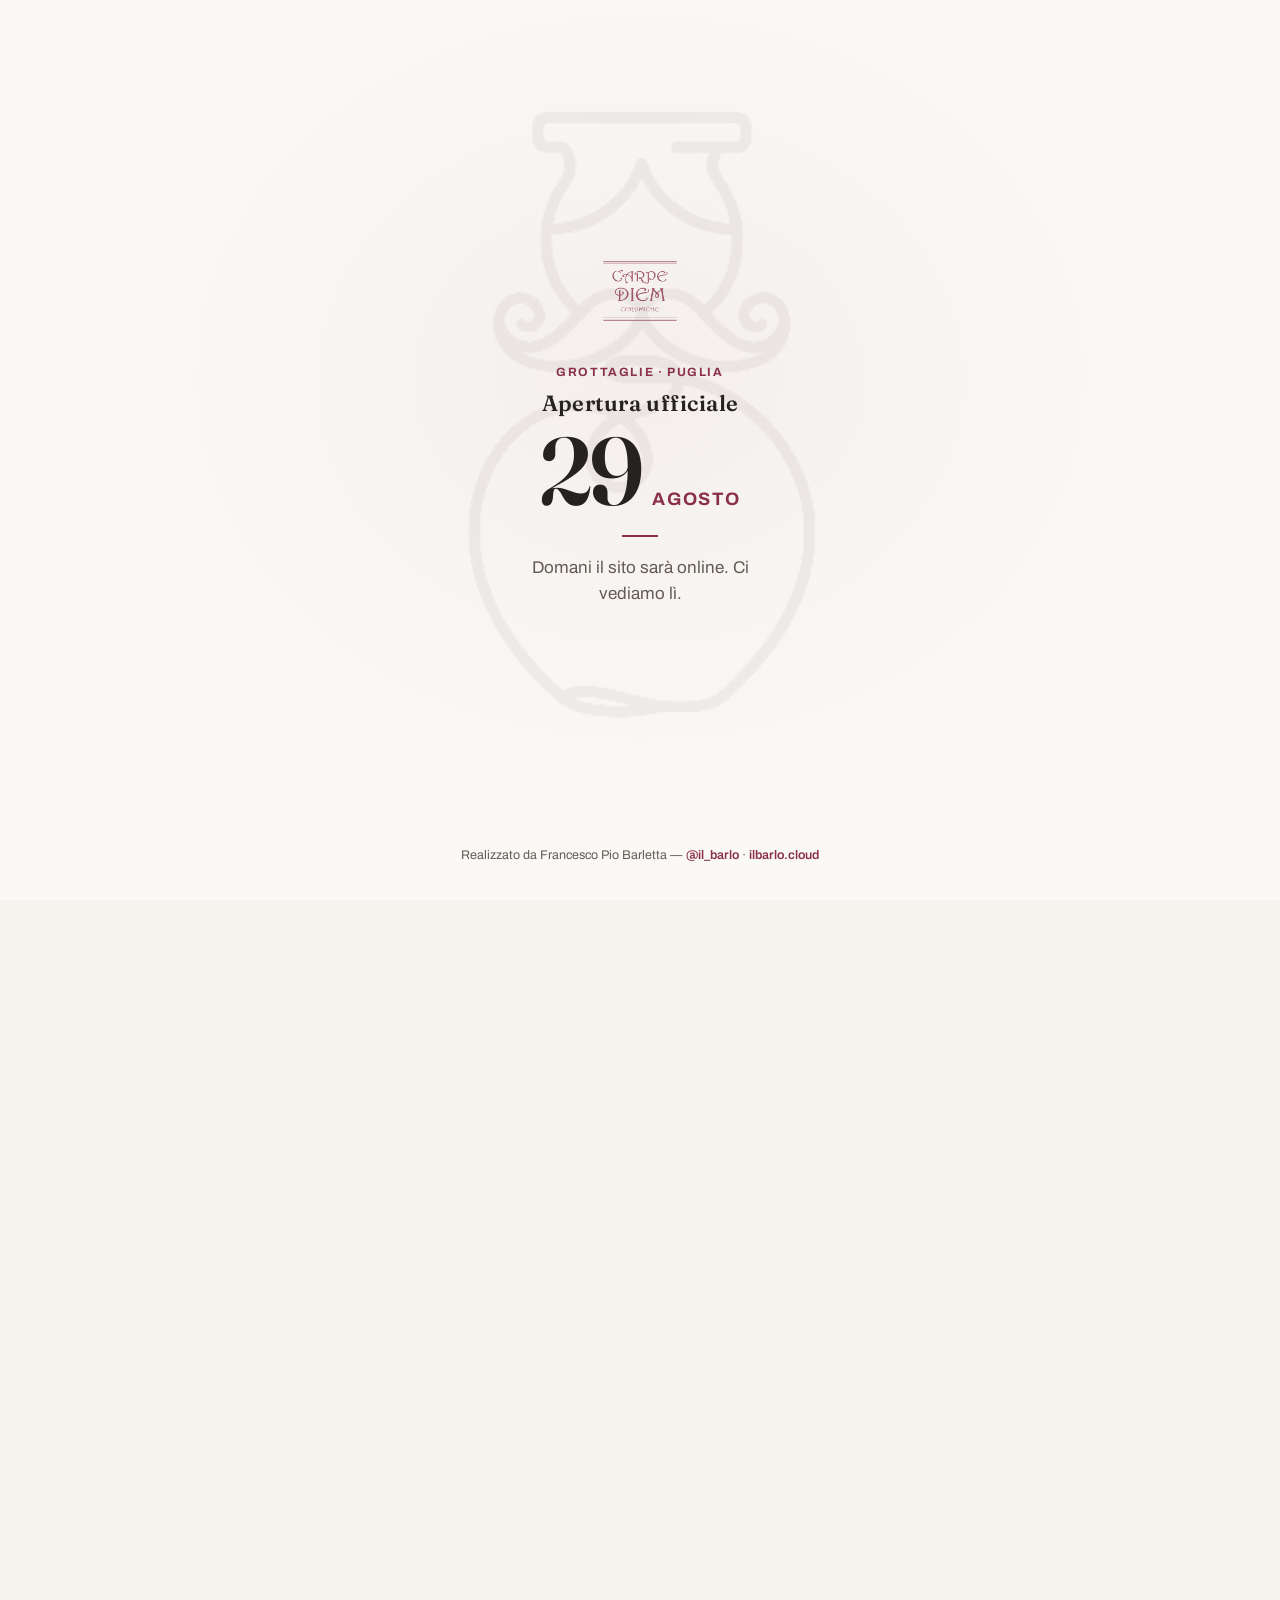
==== commit 7d2c25df: "website up&running + glasgow block" ====
--- a/catalogo.html
+++ b/catalogo.html
@@ -20,9 +20,13 @@
   <div class="site-gate-inner">
     <img class="site-gate-logo" src="assets/img/logo-mark.png" alt="Carpe Diem Ceramiche">
     <div class="eyebrow">Grottaglie · Puglia</div>
-    <h1>Sito in apertura</h1>
+    <h1 data-en="Official opening">Apertura ufficiale</h1>
+    <p class="site-gate-when">
+      <span class="site-gate-day">29</span>
+      <span class="site-gate-month" data-en="August">agosto</span>
+    </p>
     <span class="site-gate-rule" aria-hidden="true"></span>
-    <p>Sarà disponibile a breve.</p>
+    <p data-en="The site goes live tomorrow. See you then.">Domani il sito sarà online. Ci vediamo lì.</p>
   </div>
   <p class="site-gate-credit">
     Realizzato da Francesco Pio Barletta —
@@ -90,7 +94,7 @@
       <div class="body">
         <div class="cat-tag" data-en="Pumi">Pumi</div>
         <div class="name" data-en="White Sgraffito Pumi">Pumi graffiti bianchi</div>
-        <div class="note" data-en="Gloss white, with sgraffito floral and Apulian motifs (prickly pear, olive).">Bianco lucido, decori graffiti floreali e del territorio pugliese (fichi d'india, ulivo).</div>
+        <div class="note" data-en="Pumi, a symbol of good fortune and fertility. Gloss white, with sgraffito floral and Apulian motifs (prickly pear, olive).">Pumi, simbolo di buon auspicio e di fertilità. Bianco lucido, decori graffiti floreali e del territorio pugliese (fichi d'india, ulivo).</div>
         <a class="ask-wa" href="https://wa.me/393400657599?text=Ciao%2C%20vorrei%20informazioni%20su%20questo%20pezzo%3A%20Pumi%20graffiti%20bianchi" target="_blank" rel="noopener" data-en="Ask on WhatsApp">Chiedi su WhatsApp</a>
       </div>
     </div>
@@ -126,6 +130,7 @@
       <div class="body">
         <div class="cat-tag" data-en="Home &amp; Table">Arredo e tavola</div>
         <div class="name" data-en="Ius Primae Noctis Knights">Cavalieri Ius Primae Noctis</div>
+        <div class="note" data-en="Gloss white glaze. Also available in other colours and decorations.">Smalto bianco lucido. Disponibile in altri colori e decorazioni.</div>
         <a class="ask-wa" href="https://wa.me/393400657599?text=Ciao%2C%20vorrei%20informazioni%20su%20questo%20pezzo%3A%20Cavalieri%20Ius%20Primae%20Noctis" target="_blank" rel="noopener" data-en="Ask on WhatsApp">Chiedi su WhatsApp</a>
       </div>
     </div>
--- a/css/style.css
+++ b/css/style.css
@@ -1304,11 +1304,35 @@
 }
 .site-gate h1 {
   font-family: 'Fraunces', serif;
-  font-size: clamp(28px, 5.4vw, 42px);
+  font-size: clamp(18px, 2.4vw, 22px);
   font-weight: 600;
   line-height: 1.18;
   color: var(--ink);
   margin: 0;
+  letter-spacing: 0.02em;
+}
+.site-gate-when {
+  display: flex;
+  align-items: baseline;
+  justify-content: center;
+  gap: 12px;
+  margin: 10px 0 0;
+  color: var(--ink);
+}
+.site-gate-day {
+  font-family: 'Fraunces', serif;
+  font-size: clamp(64px, 14vw, 96px);
+  font-weight: 600;
+  line-height: 0.9;
+  letter-spacing: -0.04em;
+}
+.site-gate-month {
+  font-family: 'Archivo', sans-serif;
+  font-size: clamp(14px, 2.2vw, 18px);
+  font-weight: 700;
+  letter-spacing: 1.6px;
+  text-transform: uppercase;
+  color: var(--bordeaux);
 }
 .site-gate-rule {
   display: block;
@@ -1317,7 +1341,7 @@
   margin: 22px 0 18px;
   background: var(--bordeaux);
 }
-.site-gate-inner > p {
+.site-gate-inner > p:not(.site-gate-when) {
   font-family: 'Archivo', sans-serif;
   font-size: clamp(15px, 2.2vw, 17px);
   font-weight: 400;
@@ -1344,6 +1368,14 @@
   transition: border-color 0.2s ease;
 }
 .site-gate-credit a:hover { border-bottom-color: var(--bordeaux); }
+.site-confetti {
+  position: fixed;
+  inset: 0;
+  z-index: 300;
+  pointer-events: none;
+  width: 100%;
+  height: 100%;
+}
 @media (max-width: 560px) {
   .site-gate-logo { height: 76px; }
   .site-gate-credit { font-size: 12px; }
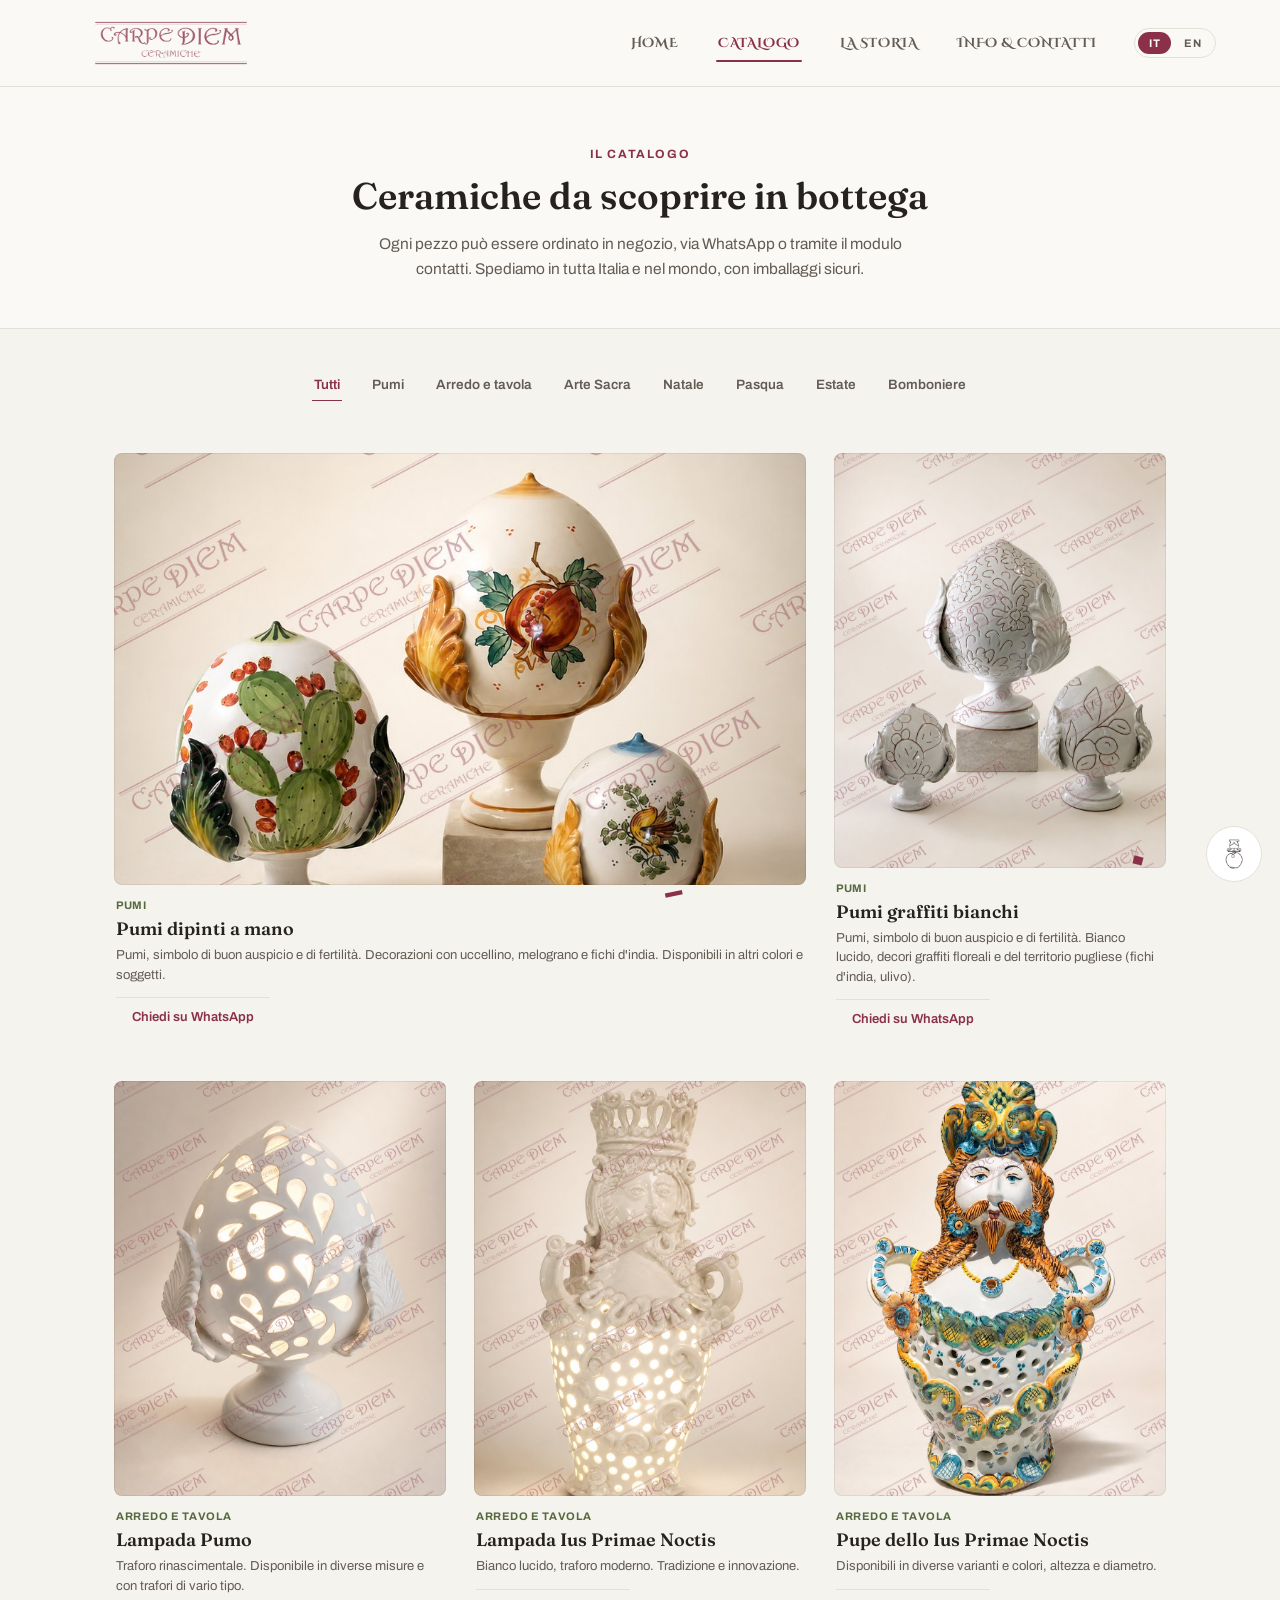
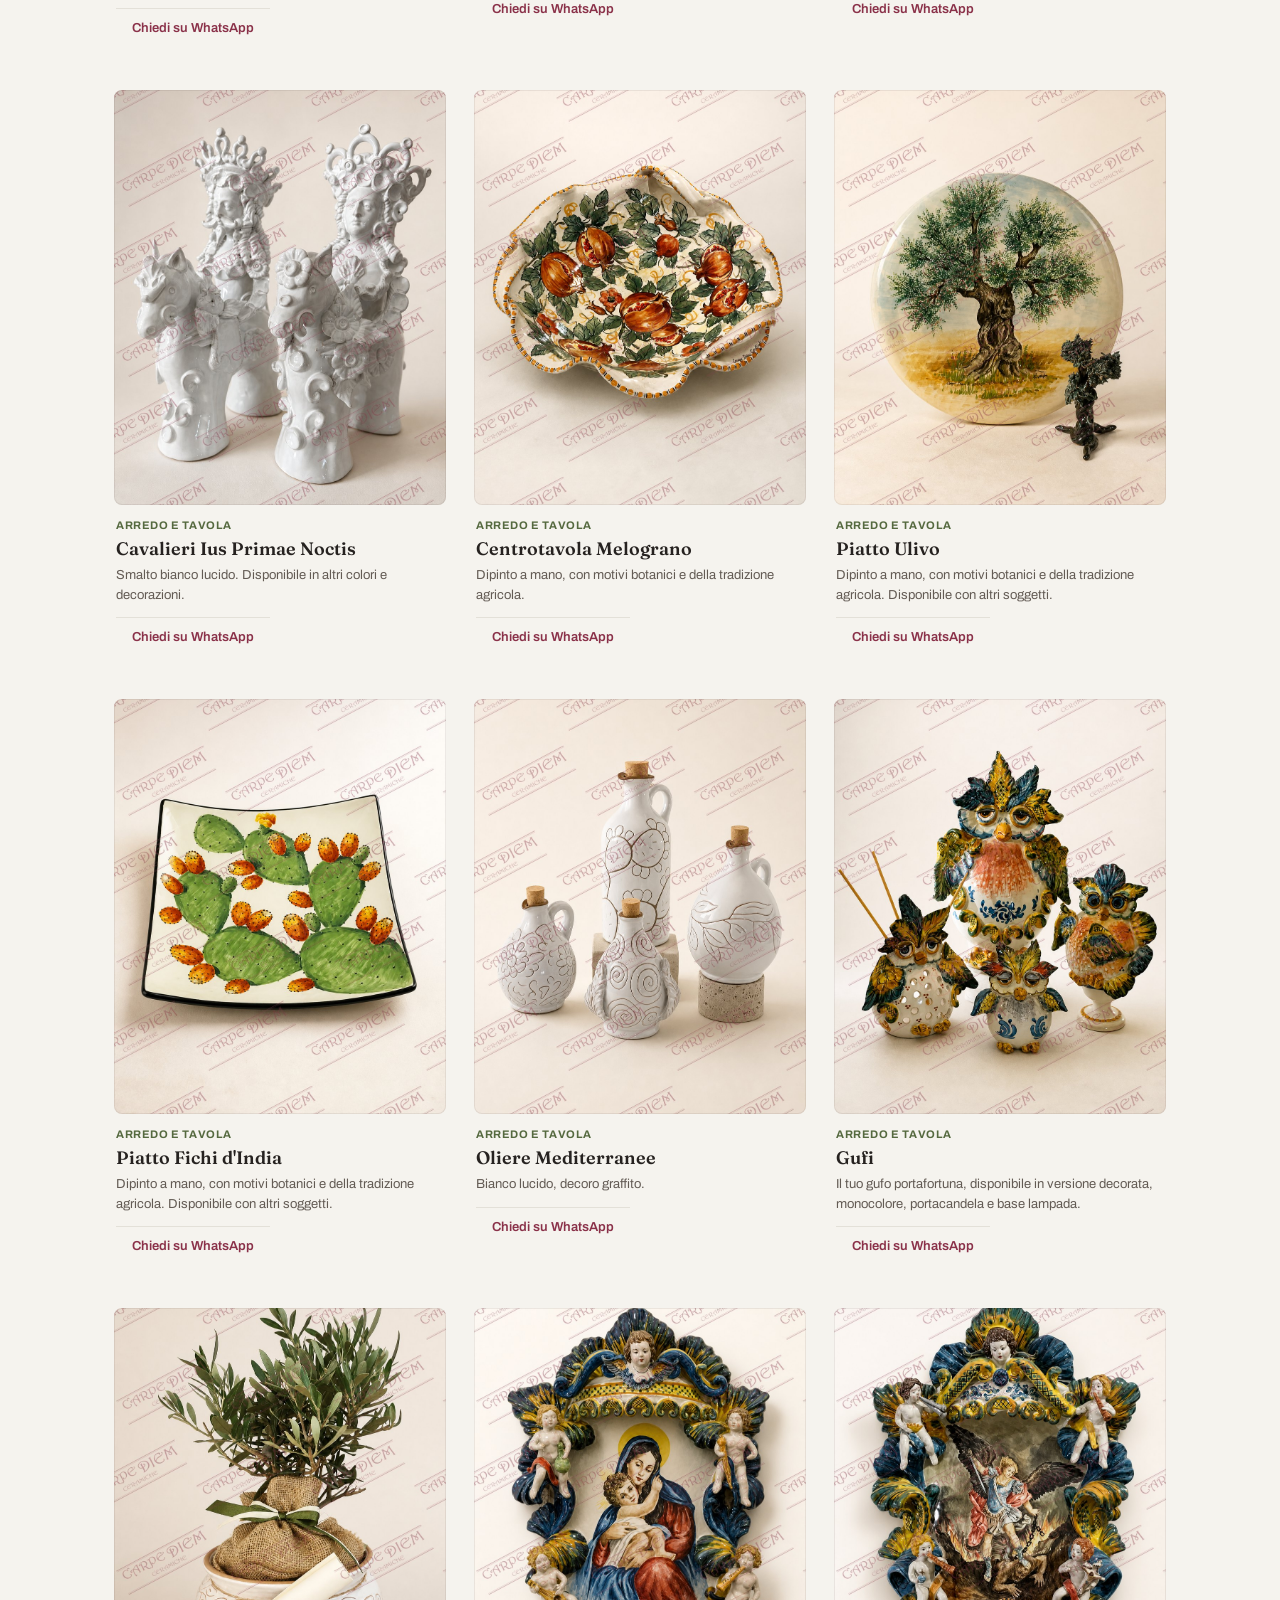
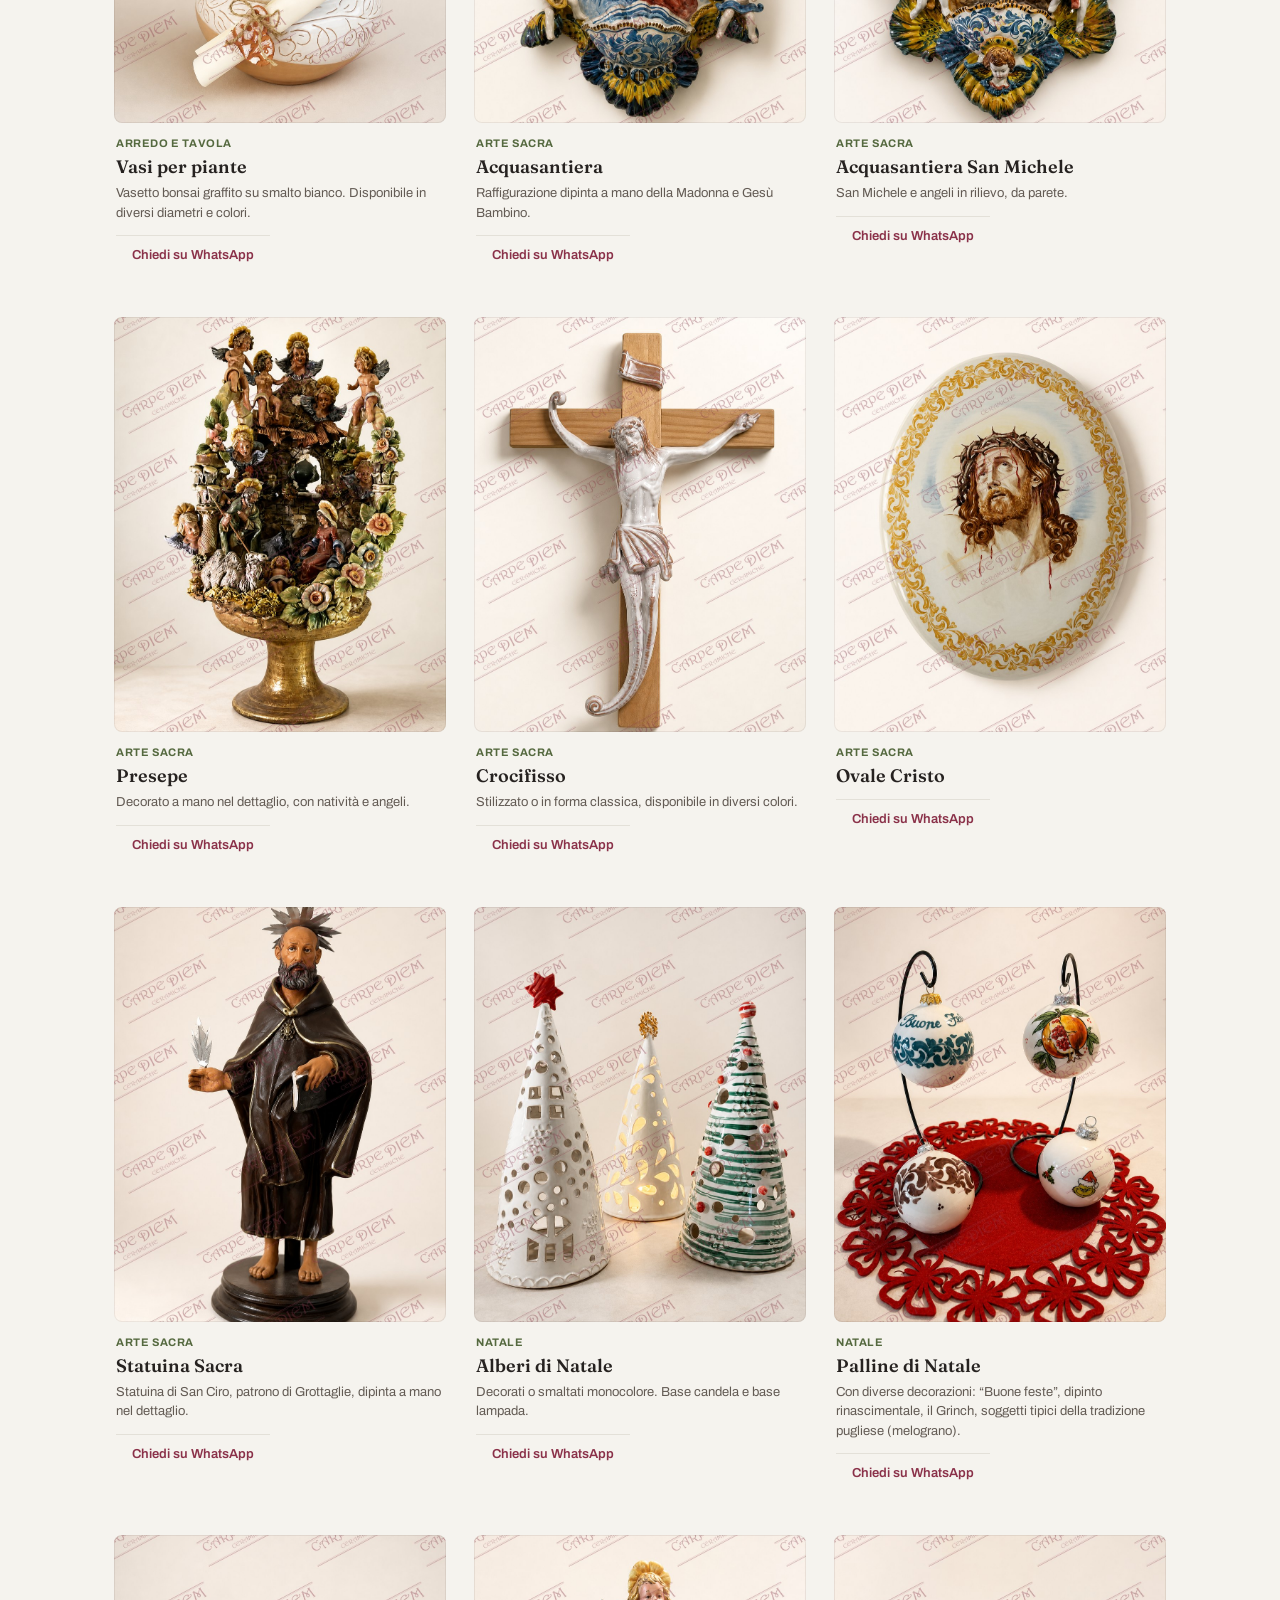
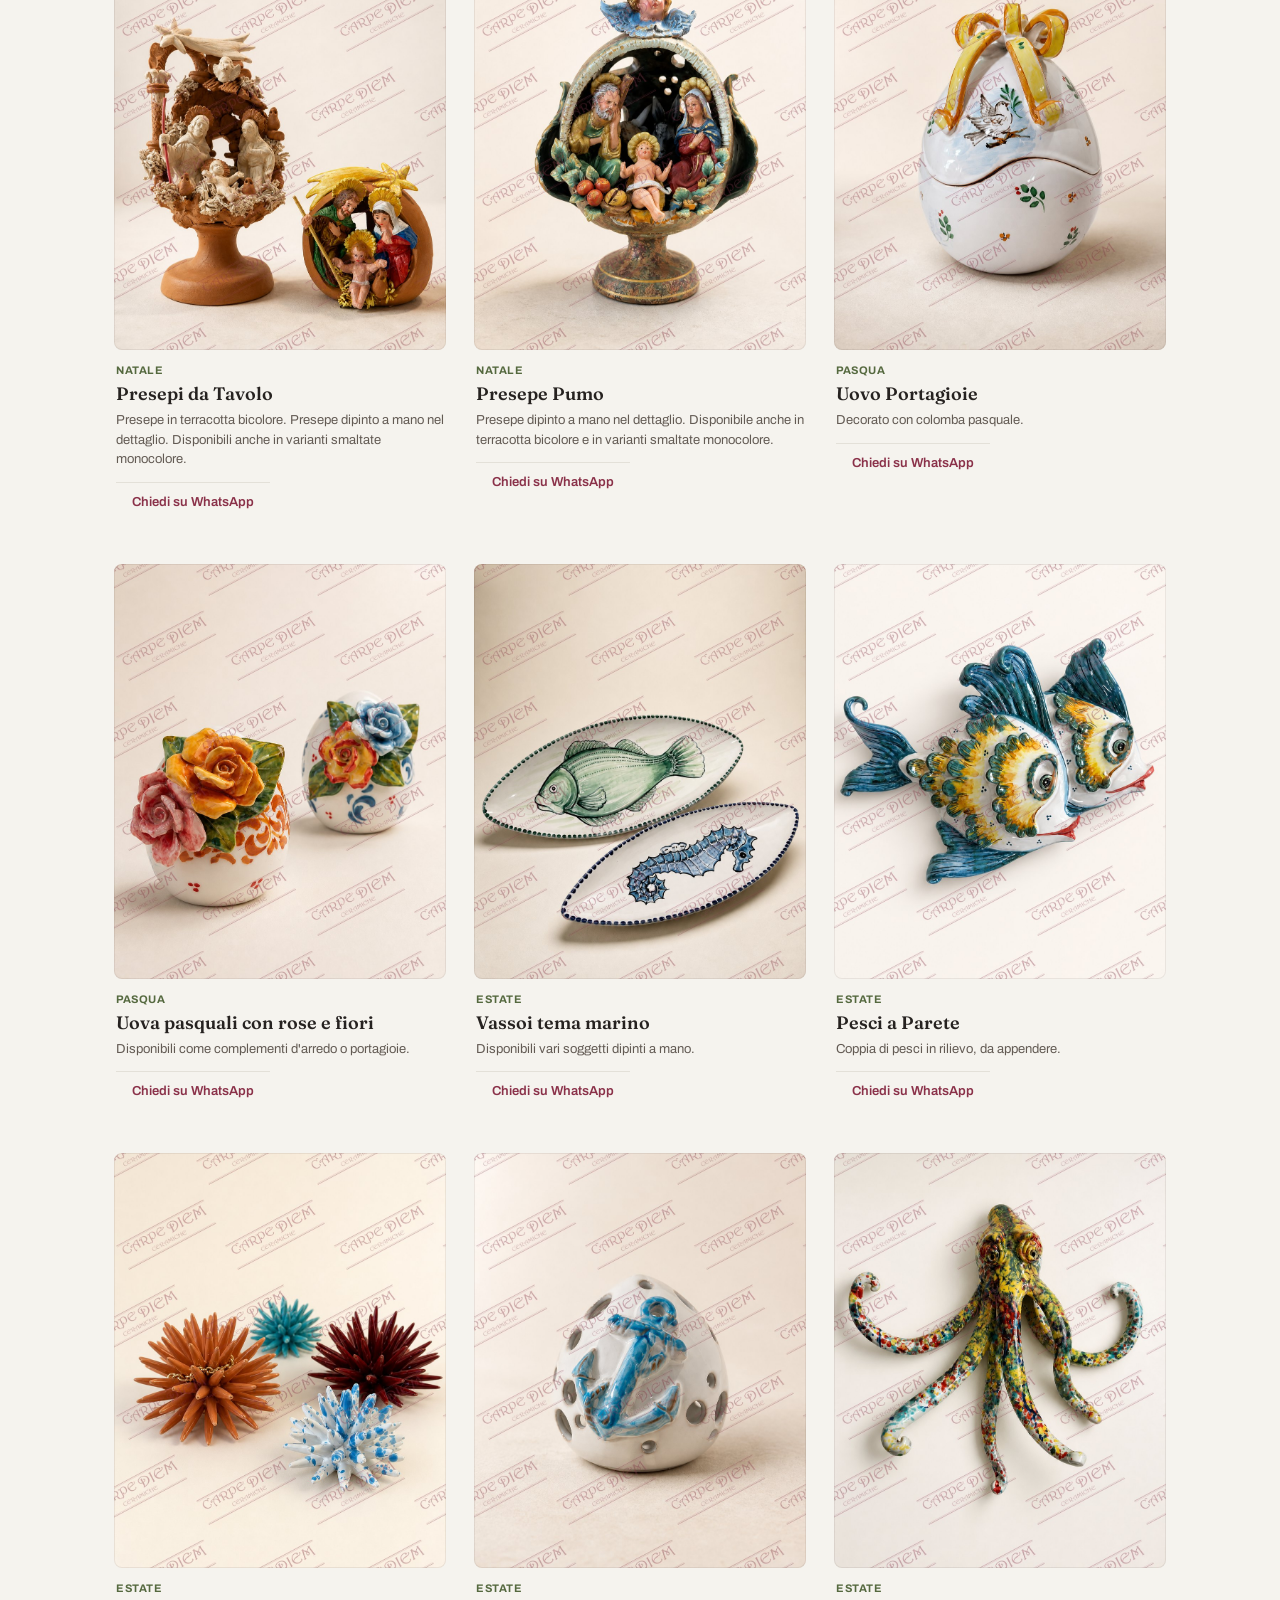
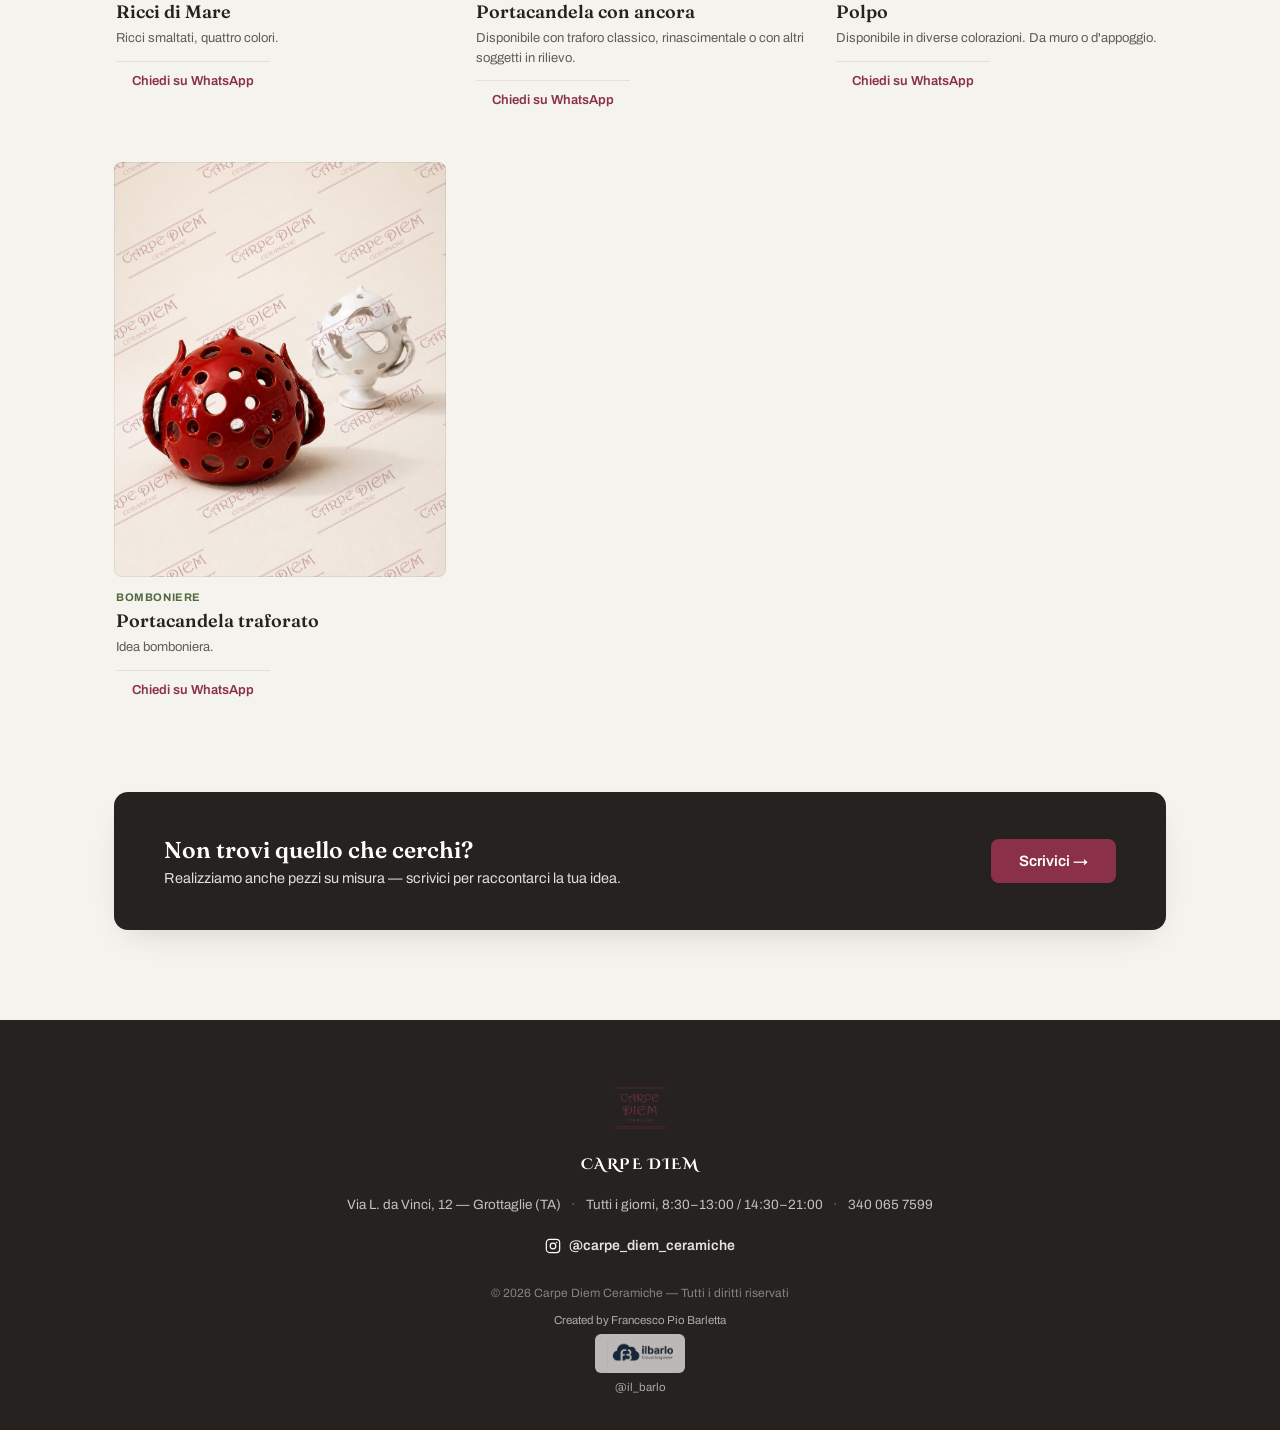
==== commit 71b819ae: "Publish Website in production" ====
--- a/catalogo.html
+++ b/catalogo.html
@@ -382,7 +382,7 @@
     <img class="footer-mark" src="assets/img/logo-mark.png" alt="">
     <p class="footer-sign">Carpe Diem</p>
     <div class="footer-facts">
-      <span>Via L. Da Vinci, 12 — Grottaglie (TA)</span>
+      <span>Via L. da Vinci, 12 — Grottaglie (TA)</span>
       <span data-en="Every day, 8:30–13:00 / 14:30–21:00">Tutti i giorni, 8:30–13:00 / 14:30–21:00</span>
       <a href="tel:+393400657599">340 065 7599</a>
     </div>
@@ -391,7 +391,13 @@
       @carpe_diem_ceramiche
     </a>
     <div class="copyright" data-en="© 2026 Carpe Diem Ceramiche — All rights reserved">© 2026 Carpe Diem Ceramiche — Tutti i diritti riservati</div>
-    <div class="credit">Created by Francesco Pio Barletta — <a href="https://www.instagram.com/il_barlo/" target="_blank" rel="noopener">@il_barlo</a> · <a href="https://ilbarlo.cloud" target="_blank" rel="noopener">ilbarlo.cloud</a></div>
+    <div class="credit">
+      <span>Created by Francesco Pio Barletta</span>
+      <a class="credit-brand" href="https://ilbarlo.cloud" target="_blank" rel="noopener">
+        <img src="assets/img/ilbarlo.png" alt="ilbarlo">
+      </a>
+      <a href="https://www.instagram.com/il_barlo/" target="_blank" rel="noopener">@il_barlo</a>
+    </div>
   </div>
 </footer>
 
--- a/css/style.css
+++ b/css/style.css
@@ -698,9 +698,34 @@
 footer.site-footer .ig svg { width: 16px; height: 16px; }
 footer.site-footer .ig:hover { color: white; }
 footer.site-footer .copyright { margin-top: 28px; font-size: 12px; opacity: 0.5; }
-footer.site-footer .credit { margin-top: 8px; font-size: 11.5px; opacity: 0.4; }
+footer.site-footer .credit {
+  margin-top: 14px;
+  display: flex;
+  flex-direction: column;
+  align-items: center;
+  gap: 8px;
+  font-size: 11.5px;
+  opacity: 0.7;
+}
 footer.site-footer .credit a { border-bottom: 1px solid transparent; transition: border-color 0.15s ease, opacity 0.15s ease; }
-footer.site-footer .credit a:hover { border-bottom-color: currentColor; opacity: 0.85; }
+footer.site-footer .credit a:hover { border-bottom-color: currentColor; opacity: 0.95; }
+footer.site-footer a.credit-brand {
+  display: inline-flex;
+  align-items: center;
+  padding: 7px 12px 6px;
+  background: var(--pietra-soft);
+  border-radius: 6px;
+  opacity: 1;
+  border-bottom: none;
+}
+footer.site-footer a.credit-brand img {
+  height: 26px;
+  width: auto;
+}
+footer.site-footer a.credit-brand:hover {
+  border-bottom: none;
+  background: var(--white);
+}
 
 /* ================= CATALOGO ================= */
 .page-hero {
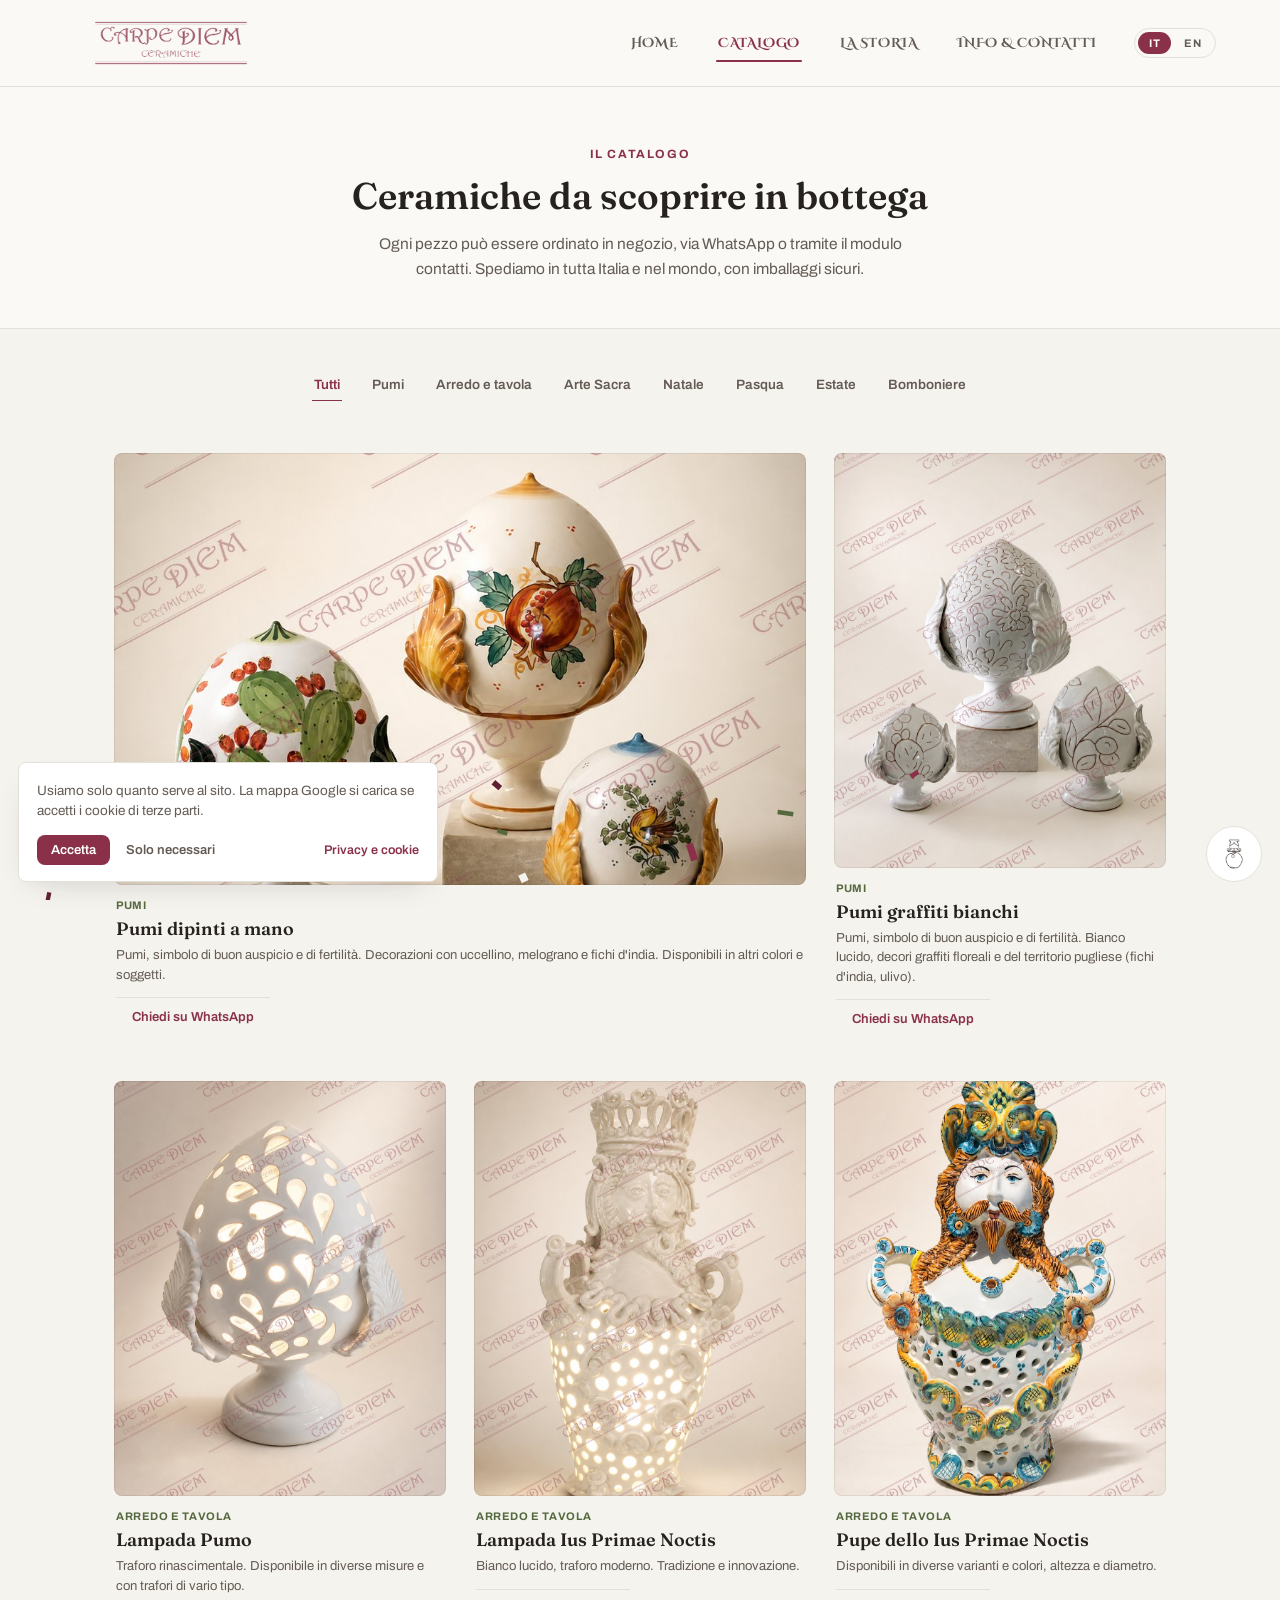
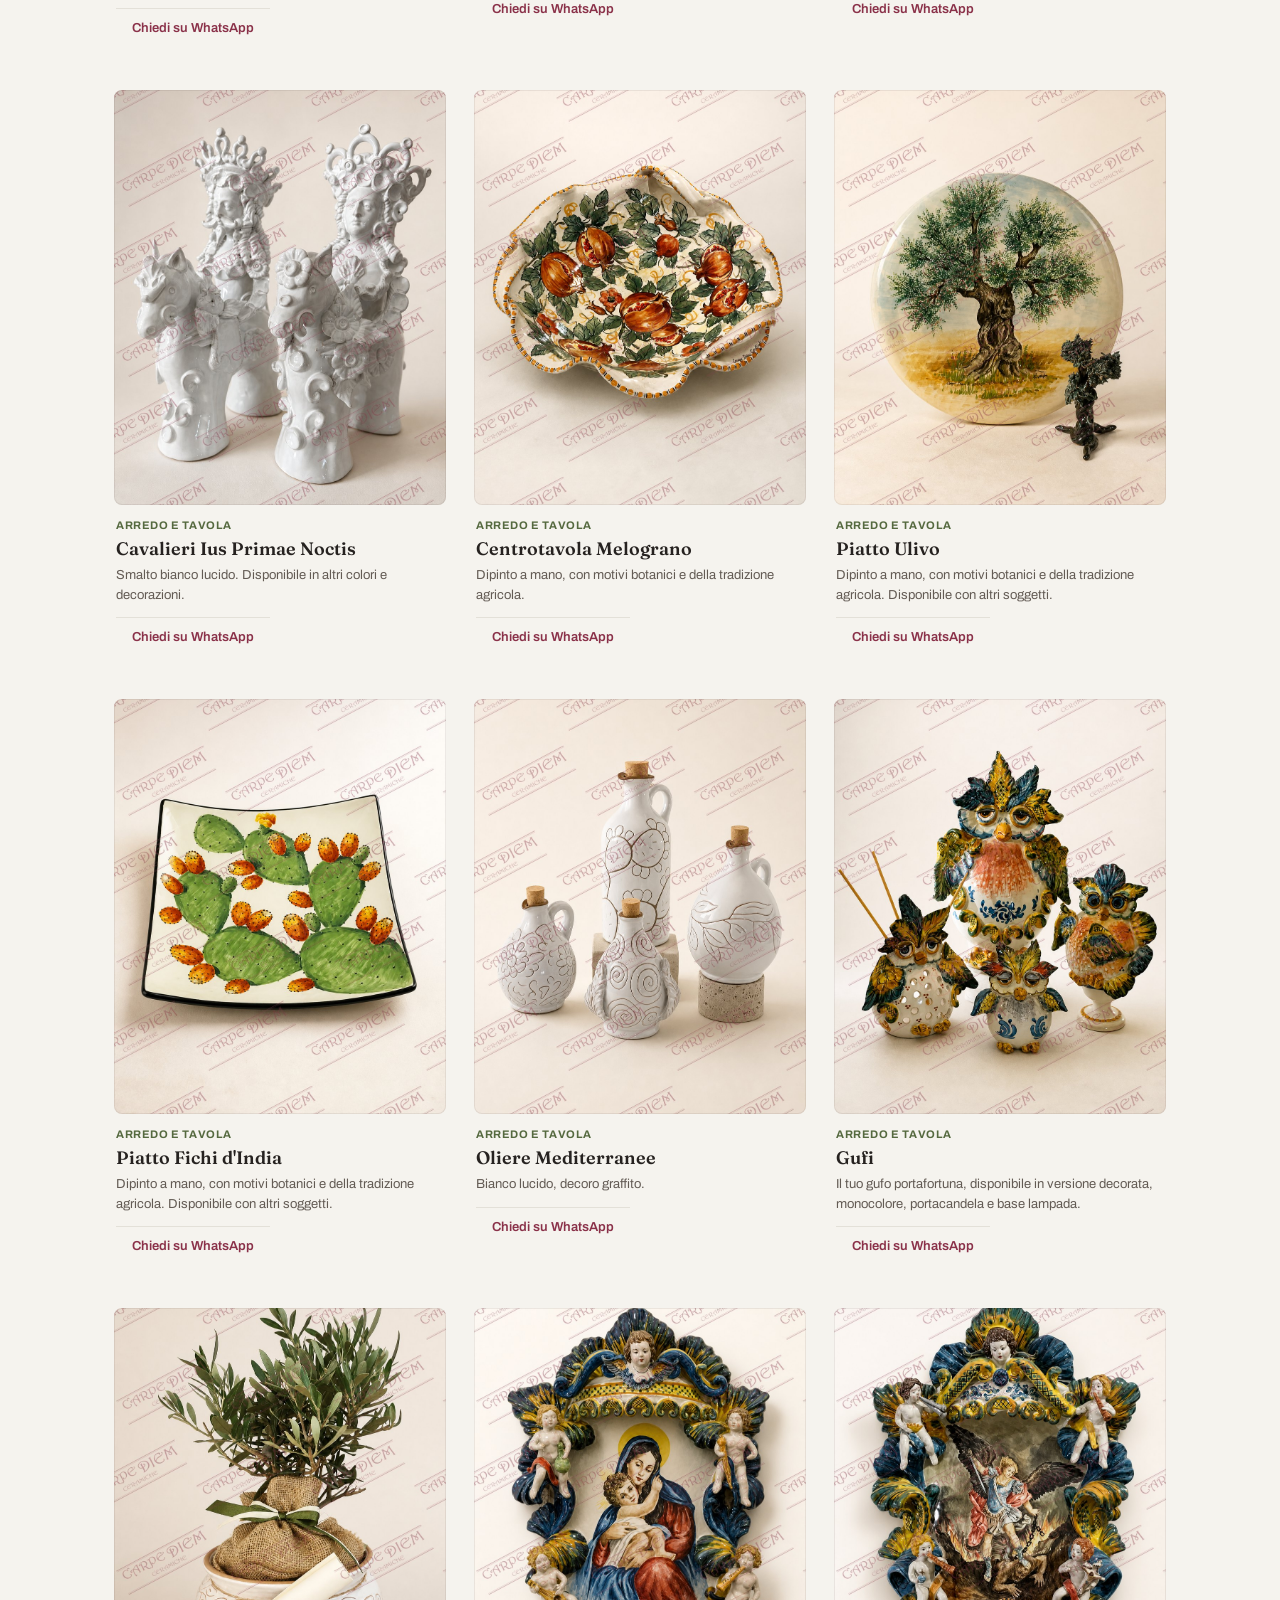
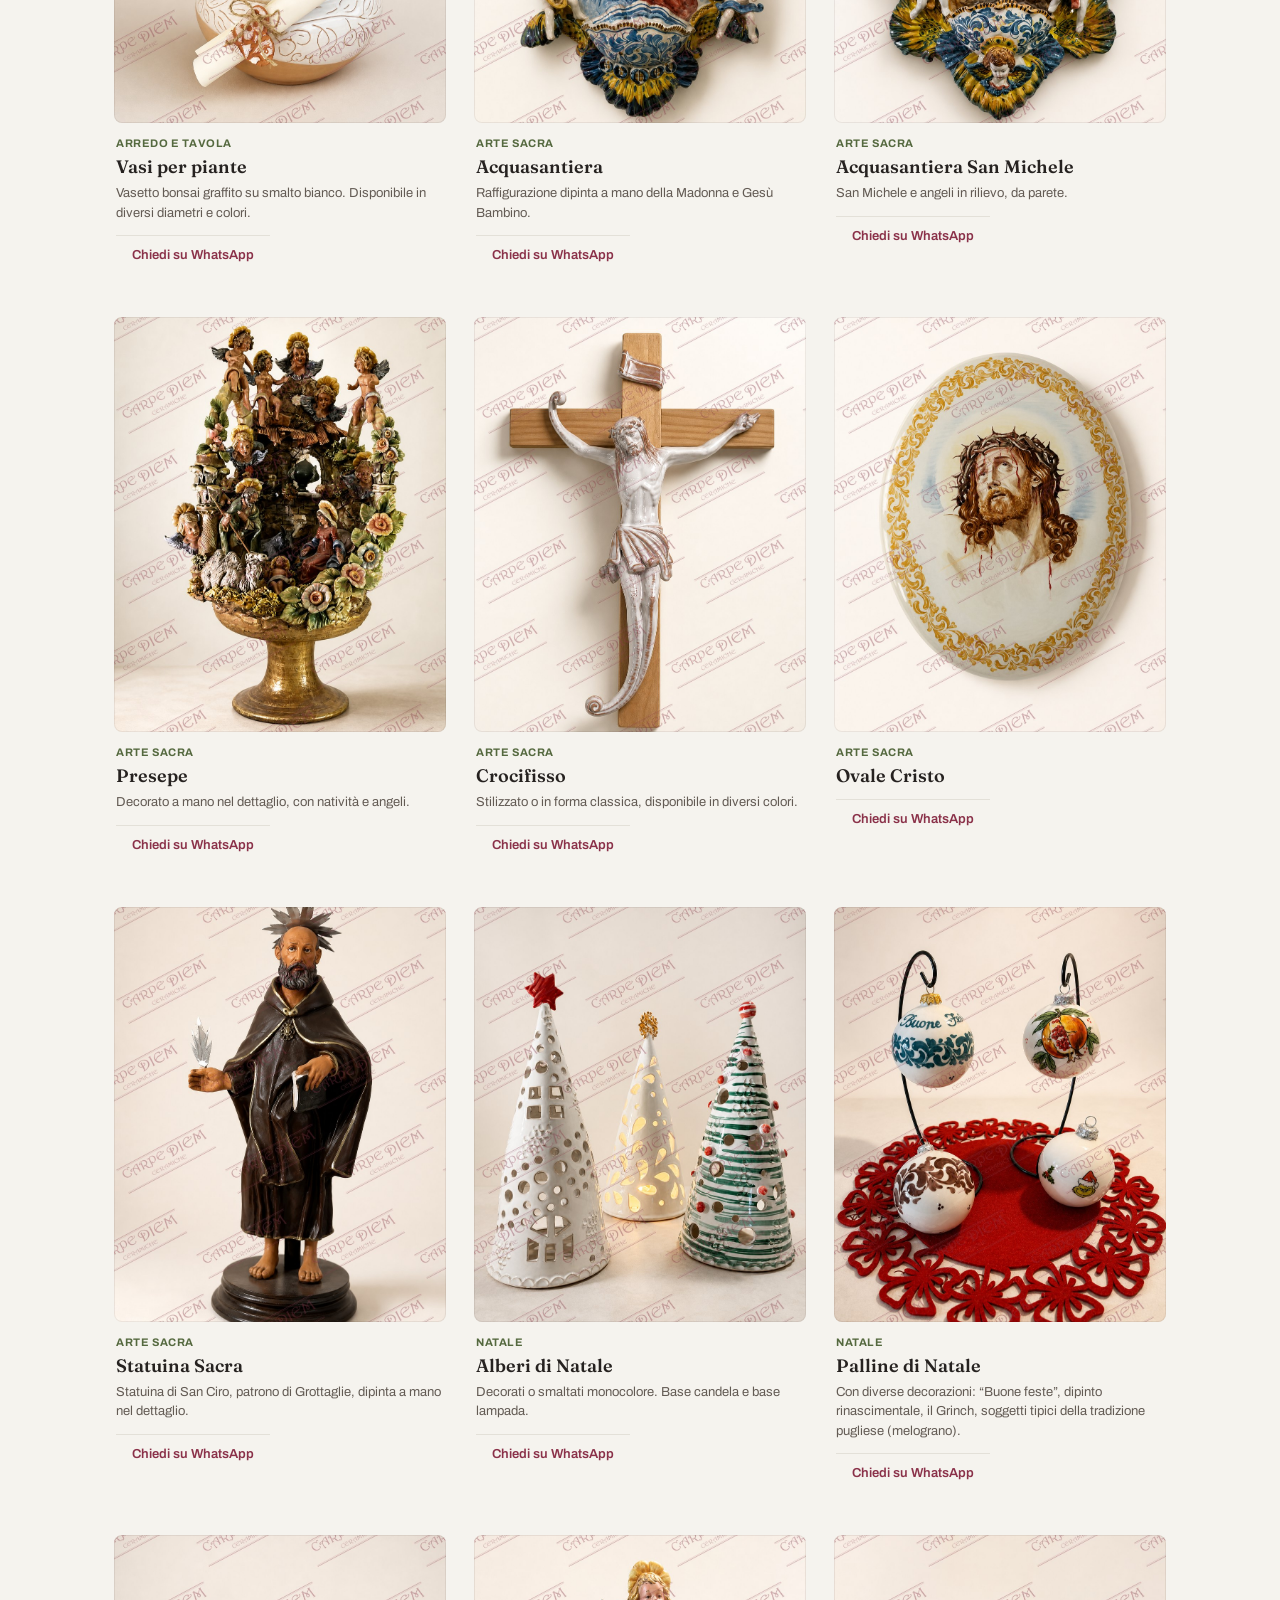
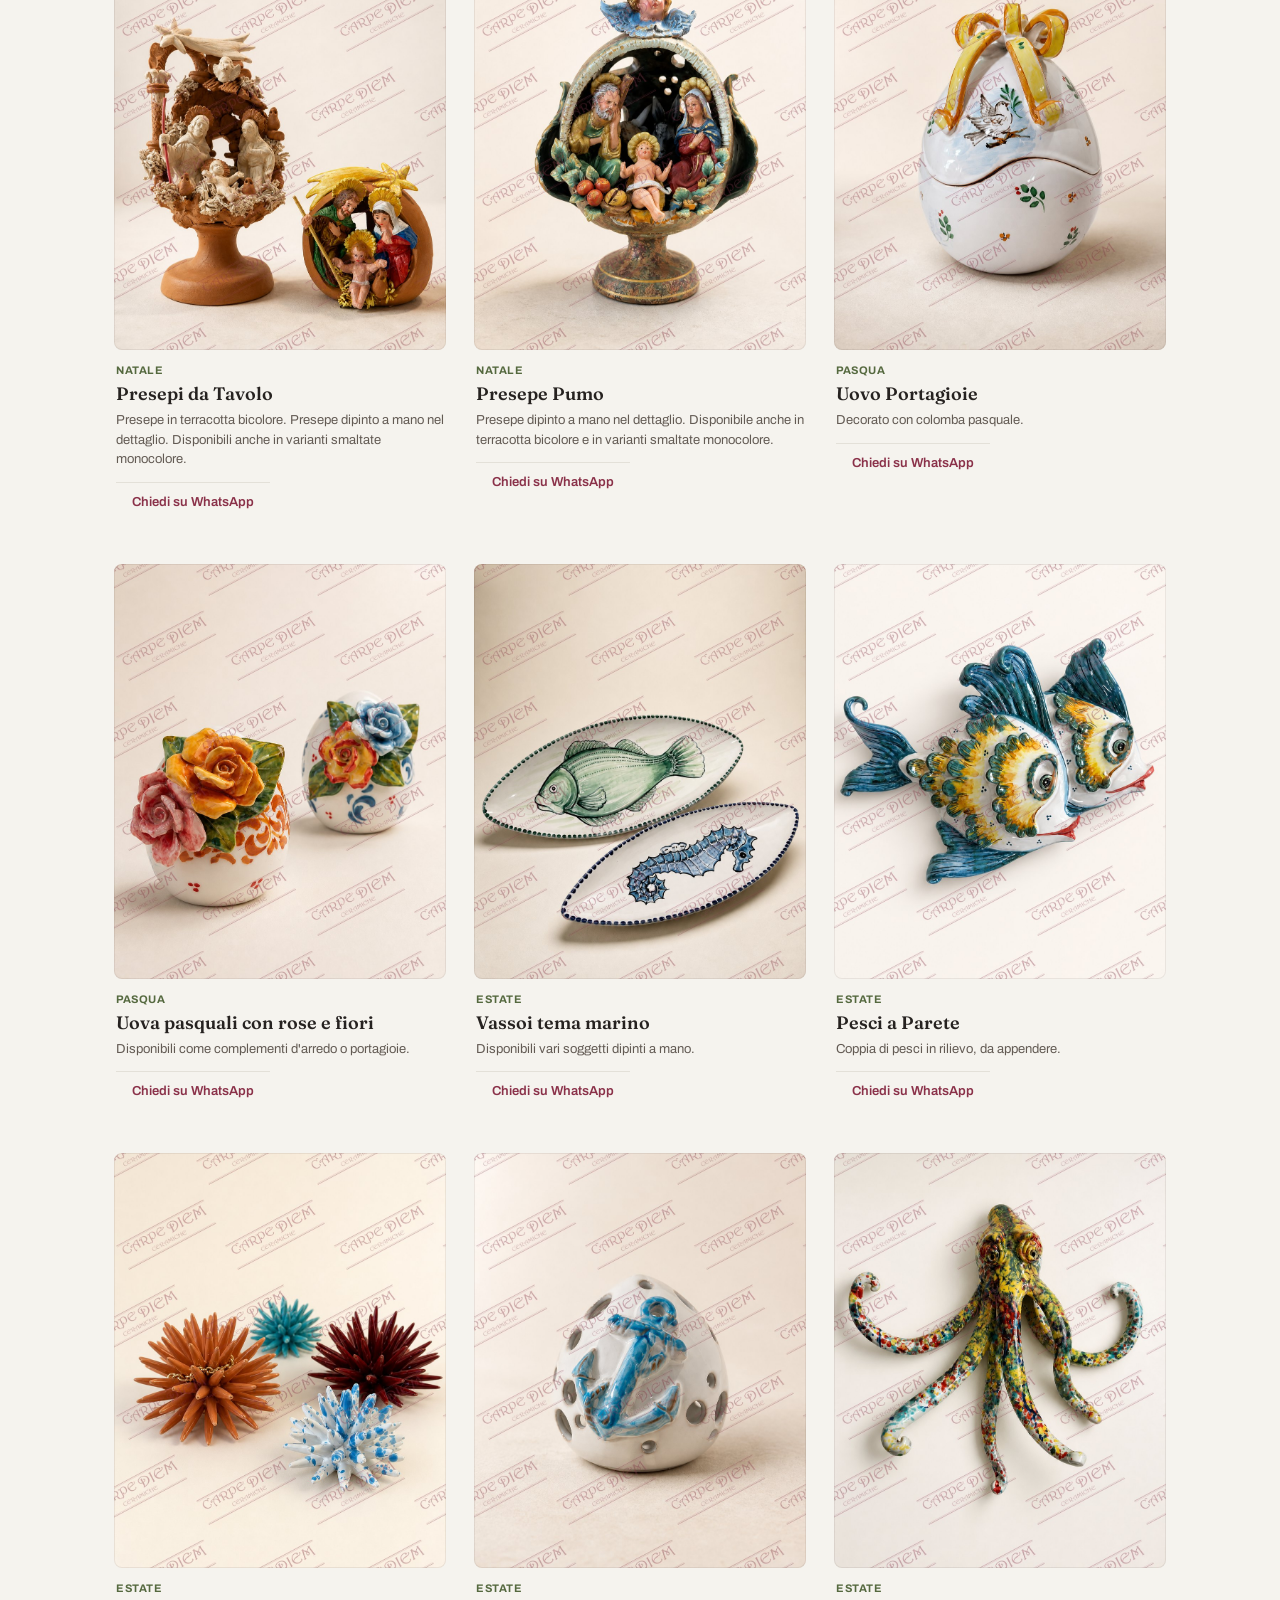
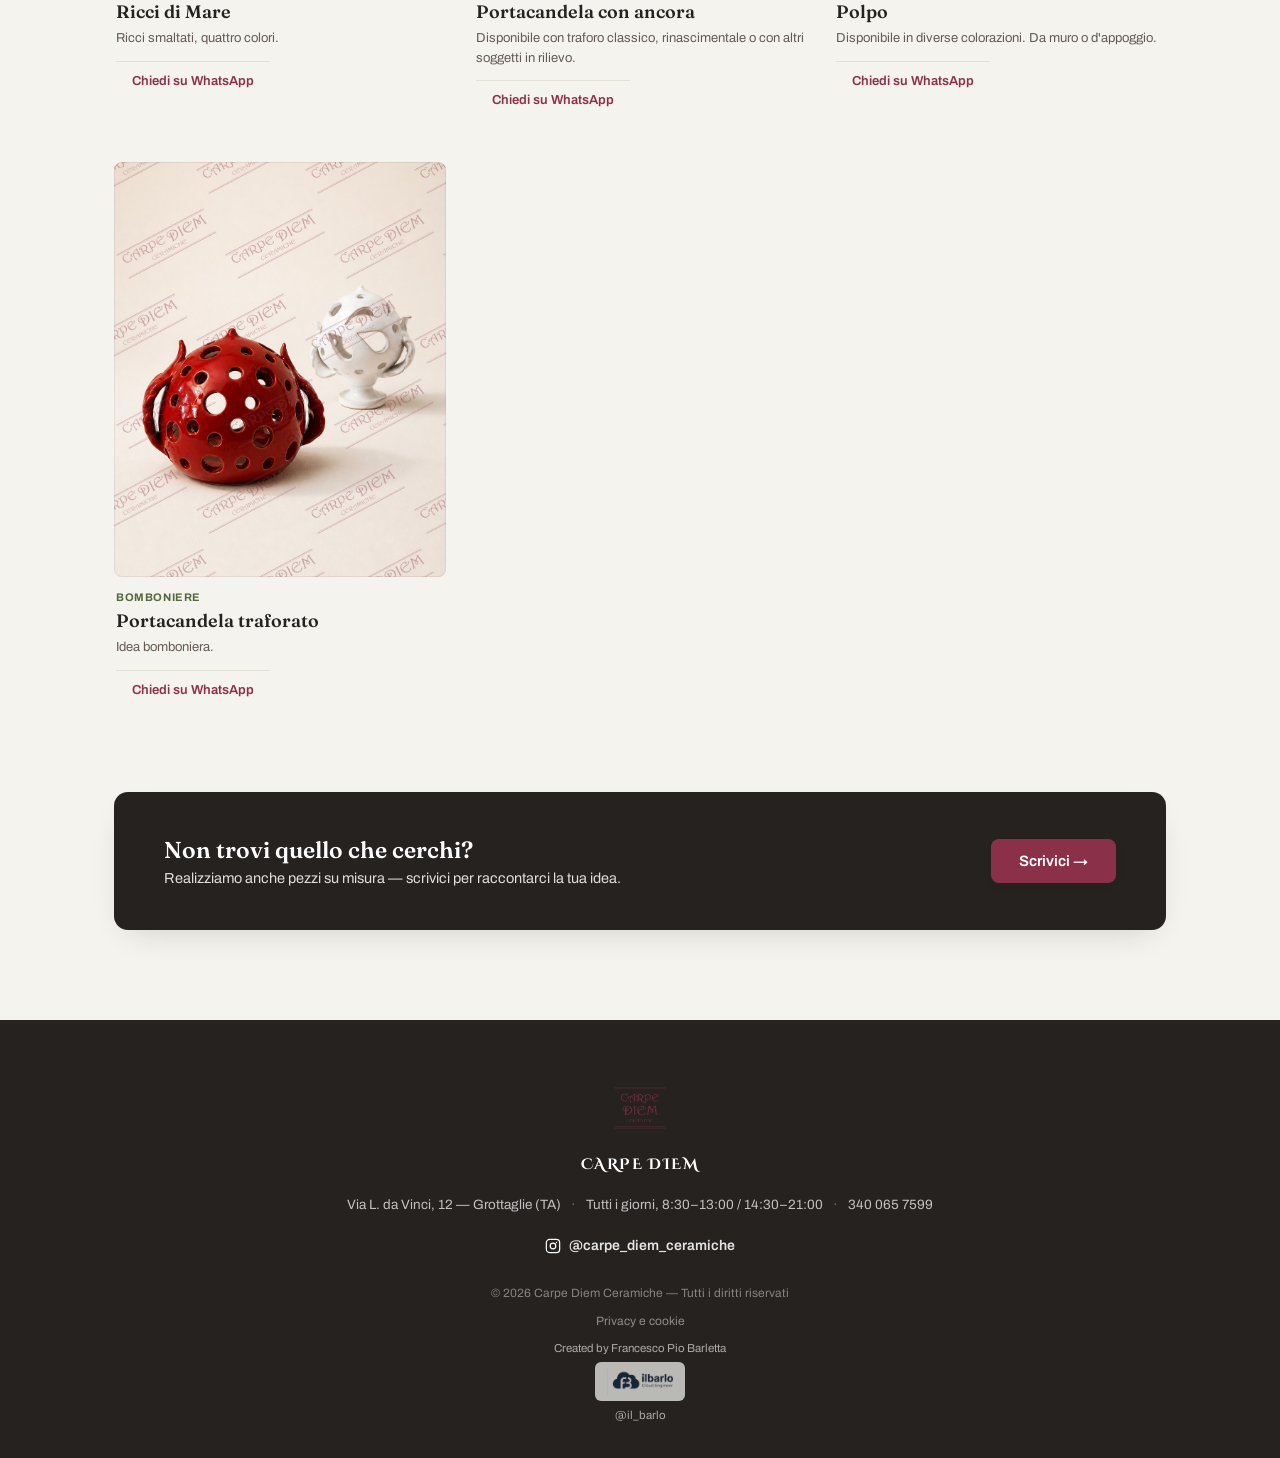
==== commit c9e89725: "Cookie & Privacy" ====
--- a/catalogo.html
+++ b/catalogo.html
@@ -391,6 +391,7 @@
       @carpe_diem_ceramiche
     </a>
     <div class="copyright" data-en="© 2026 Carpe Diem Ceramiche — All rights reserved">© 2026 Carpe Diem Ceramiche — Tutti i diritti riservati</div>
+    <div class="footer-legal"><a href="privacy.html" data-en="Privacy &amp; cookies">Privacy e cookie</a></div>
     <div class="credit">
       <span>Created by Francesco Pio Barletta</span>
       <a class="credit-brand" href="https://ilbarlo.cloud" target="_blank" rel="noopener">
@@ -404,6 +405,7 @@
 <script src="js/motion.js"></script>
 <script src="js/nav.js"></script>
 <script src="js/i18n.js"></script>
+<script src="js/cookies.js"></script>
 <script src="js/catalogo.js"></script>
 <script src="js/ask.js"></script>
 
--- a/css/style.css
+++ b/css/style.css
@@ -600,7 +600,7 @@
   gap: 60px;
   align-items: center;
 }
-.info-teaser .map { aspect-ratio: 4/3; border-radius: var(--radius-lg); overflow: hidden; box-shadow: var(--shadow-card); }
+.info-teaser .map { aspect-ratio: 4/3; border-radius: var(--radius-lg); overflow: hidden; box-shadow: var(--shadow-card); position: relative; }
 .info-teaser h2 { font-size: 30px; margin: 10px 0 18px; }
 .info-teaser .line { display: flex; gap: 10px; margin-bottom: 10px; font-size: 15px; color: var(--ink-soft); }
 .info-teaser .line b { color: var(--ink); font-weight: 700; min-width: 92px; display: inline-block; font-family: 'Archivo', sans-serif; }
@@ -1067,6 +1067,24 @@
 }
 form.contact-form .honeypot { position: absolute; left: -9999px; }
 form.contact-form button.btn-primary { align-self: flex-start; margin-top: 6px; }
+form.contact-form .privacy-check {
+  display: flex;
+  align-items: flex-start;
+  gap: 10px;
+  margin: 8px 0 4px;
+  font-size: 13px;
+  line-height: 1.45;
+  color: var(--ink-soft);
+}
+form.contact-form .privacy-check input {
+  margin-top: 3px;
+  accent-color: var(--bordeaux);
+  width: auto;
+  padding: 0;
+  background: none;
+  border: none;
+}
+form.contact-form .privacy-check a { color: var(--bordeaux); font-weight: 600; }
 
 table.hours { width: 100%; border-collapse: collapse; margin-top: 6px; }
 table.hours td { padding: 6px 0; font-size: 14.5px; }
@@ -1074,7 +1092,93 @@
 table.hours td:last-child { text-align: right; font-weight: 600; font-variant-numeric: tabular-nums; }
 
 .map-block { border-radius: var(--radius-lg); overflow: hidden; box-shadow: var(--shadow-card); position: relative; height: 100%; min-height: 380px; }
-.map-open-btn { position: absolute; bottom: 20px; left: 20px; }
+.map-open-btn { position: absolute; bottom: 20px; left: 20px; z-index: 3; }
+.map-wrap { position: relative; }
+.map-cover {
+  position: absolute;
+  inset: 0;
+  z-index: 1;
+  display: flex;
+  flex-direction: column;
+  align-items: center;
+  justify-content: center;
+  gap: 16px;
+  padding: 28px;
+  text-align: center;
+  background: var(--pietra-soft);
+}
+.map-cover[hidden] { display: none; }
+.map-cover p {
+  margin: 0;
+  max-width: 28ch;
+  font-size: 14.5px;
+  line-height: 1.5;
+  color: var(--ink-soft);
+}
+.cookie-bar {
+  position: fixed;
+  left: 18px;
+  right: 18px;
+  bottom: max(18px, env(safe-area-inset-bottom));
+  z-index: 180;
+  max-width: 420px;
+  padding: 18px 18px 16px;
+  background: var(--white);
+  border: 1px solid var(--pietra-line);
+  border-radius: var(--radius);
+  box-shadow: var(--shadow-card);
+}
+.cookie-bar[hidden] { display: none; }
+.cookie-bar .cookie-text {
+  margin: 0 0 14px;
+  font-size: 13.5px;
+  line-height: 1.5;
+  color: var(--ink-soft);
+}
+.cookie-actions {
+  display: flex;
+  flex-wrap: wrap;
+  align-items: center;
+  gap: 8px 12px;
+}
+.cookie-accept {
+  font-family: inherit;
+  font-size: 13px;
+  font-weight: 600;
+  padding: 8px 14px;
+  border-radius: var(--radius);
+  background: var(--bordeaux);
+  color: white;
+}
+.cookie-needed {
+  font-family: inherit;
+  font-size: 13px;
+  font-weight: 600;
+  padding: 8px 4px;
+  color: var(--ink-soft);
+}
+.cookie-needed:hover { color: var(--ink); }
+.cookie-more {
+  font-size: 12.5px;
+  font-weight: 600;
+  color: var(--bordeaux);
+  margin-left: auto;
+}
+.cookie-more:hover { border-bottom: 1px solid var(--bordeaux); }
+html:not(.site-open) .cookie-bar { display: none !important; }
+@media (max-width: 560px) {
+  .cookie-bar { bottom: max(88px, calc(18px + env(safe-area-inset-bottom))); }
+}
+@media print { .cookie-bar { display: none; } }
+.footer-legal { margin-top: 14px; font-size: 12px; opacity: 0.55; }
+.footer-legal a:hover { color: white; opacity: 1; }
+.privacy-page { max-width: 680px; margin: 0 auto 80px; }
+.privacy-page h2 { font-size: 22px; margin: 32px 0 10px; }
+.privacy-page p, .privacy-page li { color: var(--ink-soft); font-size: 15px; line-height: 1.65; }
+.privacy-page ul { padding-left: 1.2em; margin: 0 0 14px; }
+.privacy-page li { margin: 0 0 8px; }
+.privacy-page a { color: var(--bordeaux); font-weight: 600; }
+.privacy-updated { margin-top: 8px; font-size: 13px; color: var(--ink-soft) !important; }
 
 .ig-strip { background: var(--pietra-soft); padding: 64px 24px 80px; text-align: center; border-top: 1px solid var(--pietra-line); }
 .ig-card {
